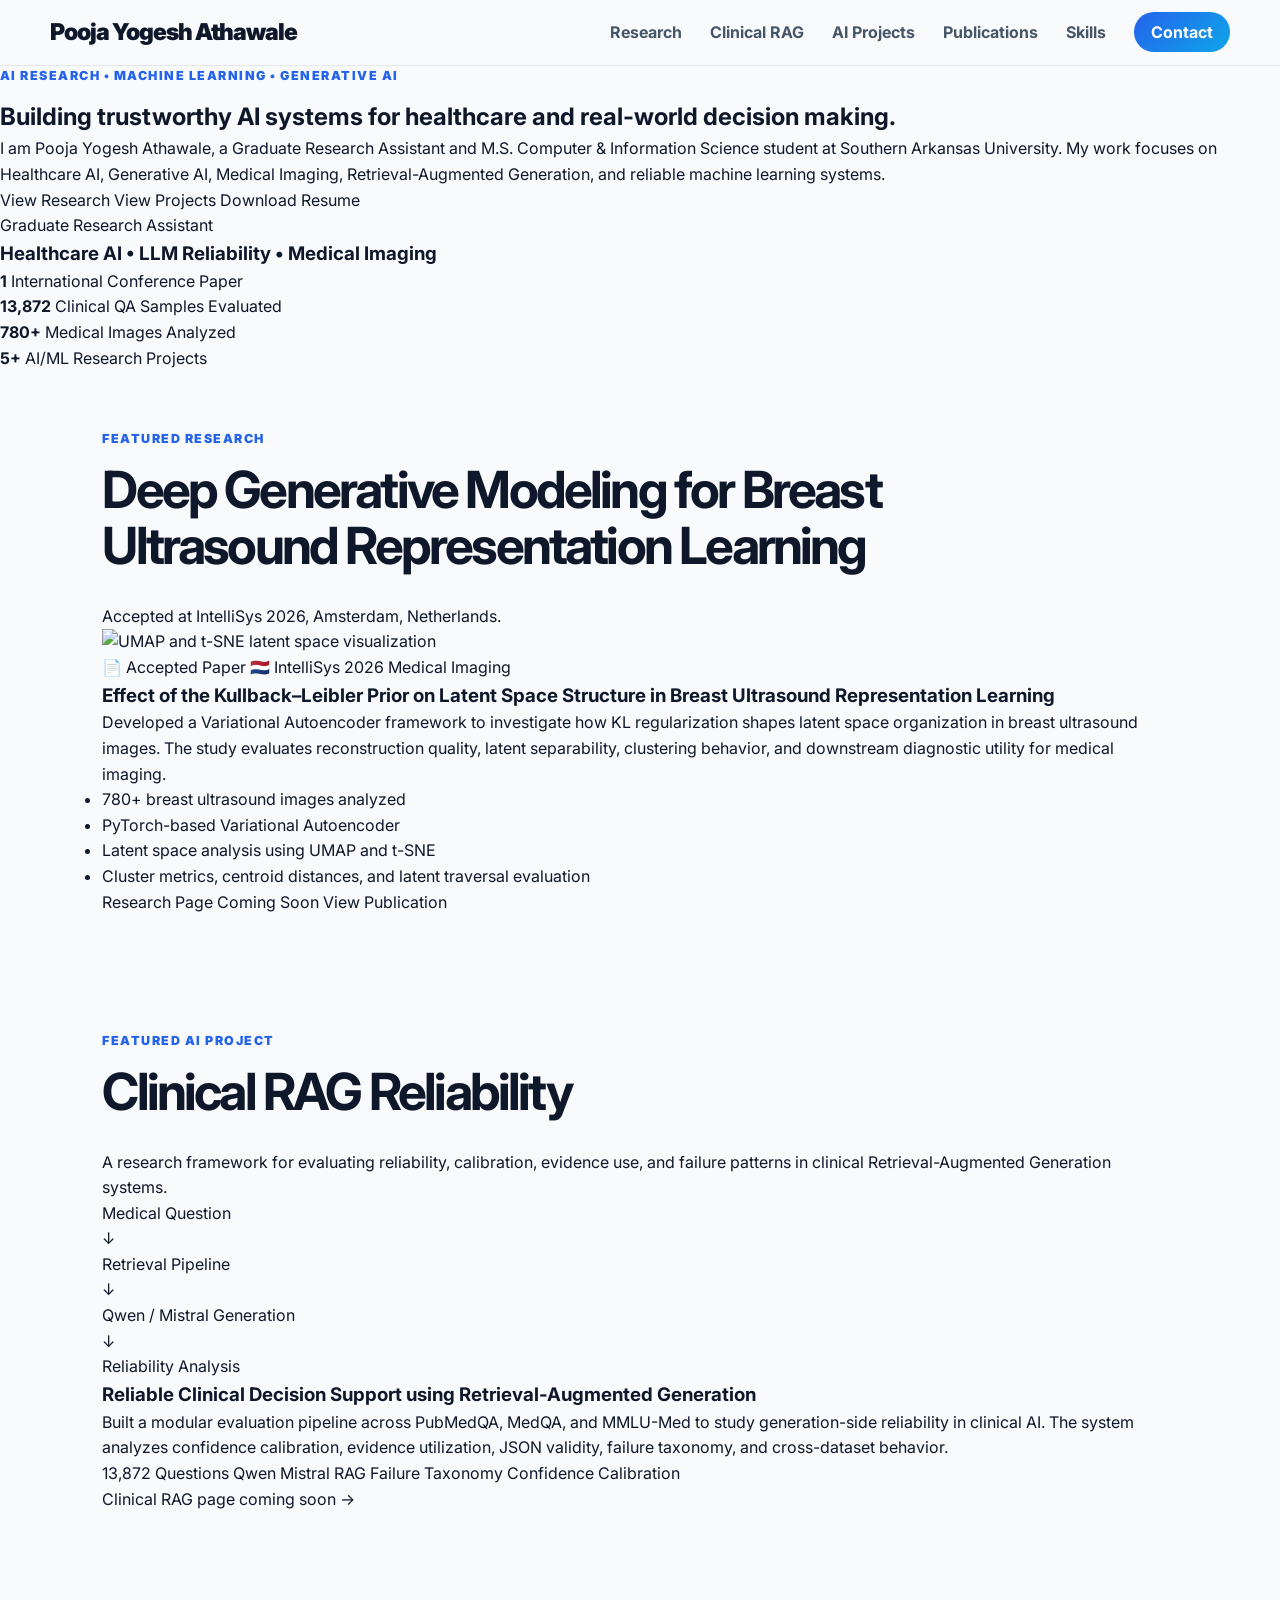
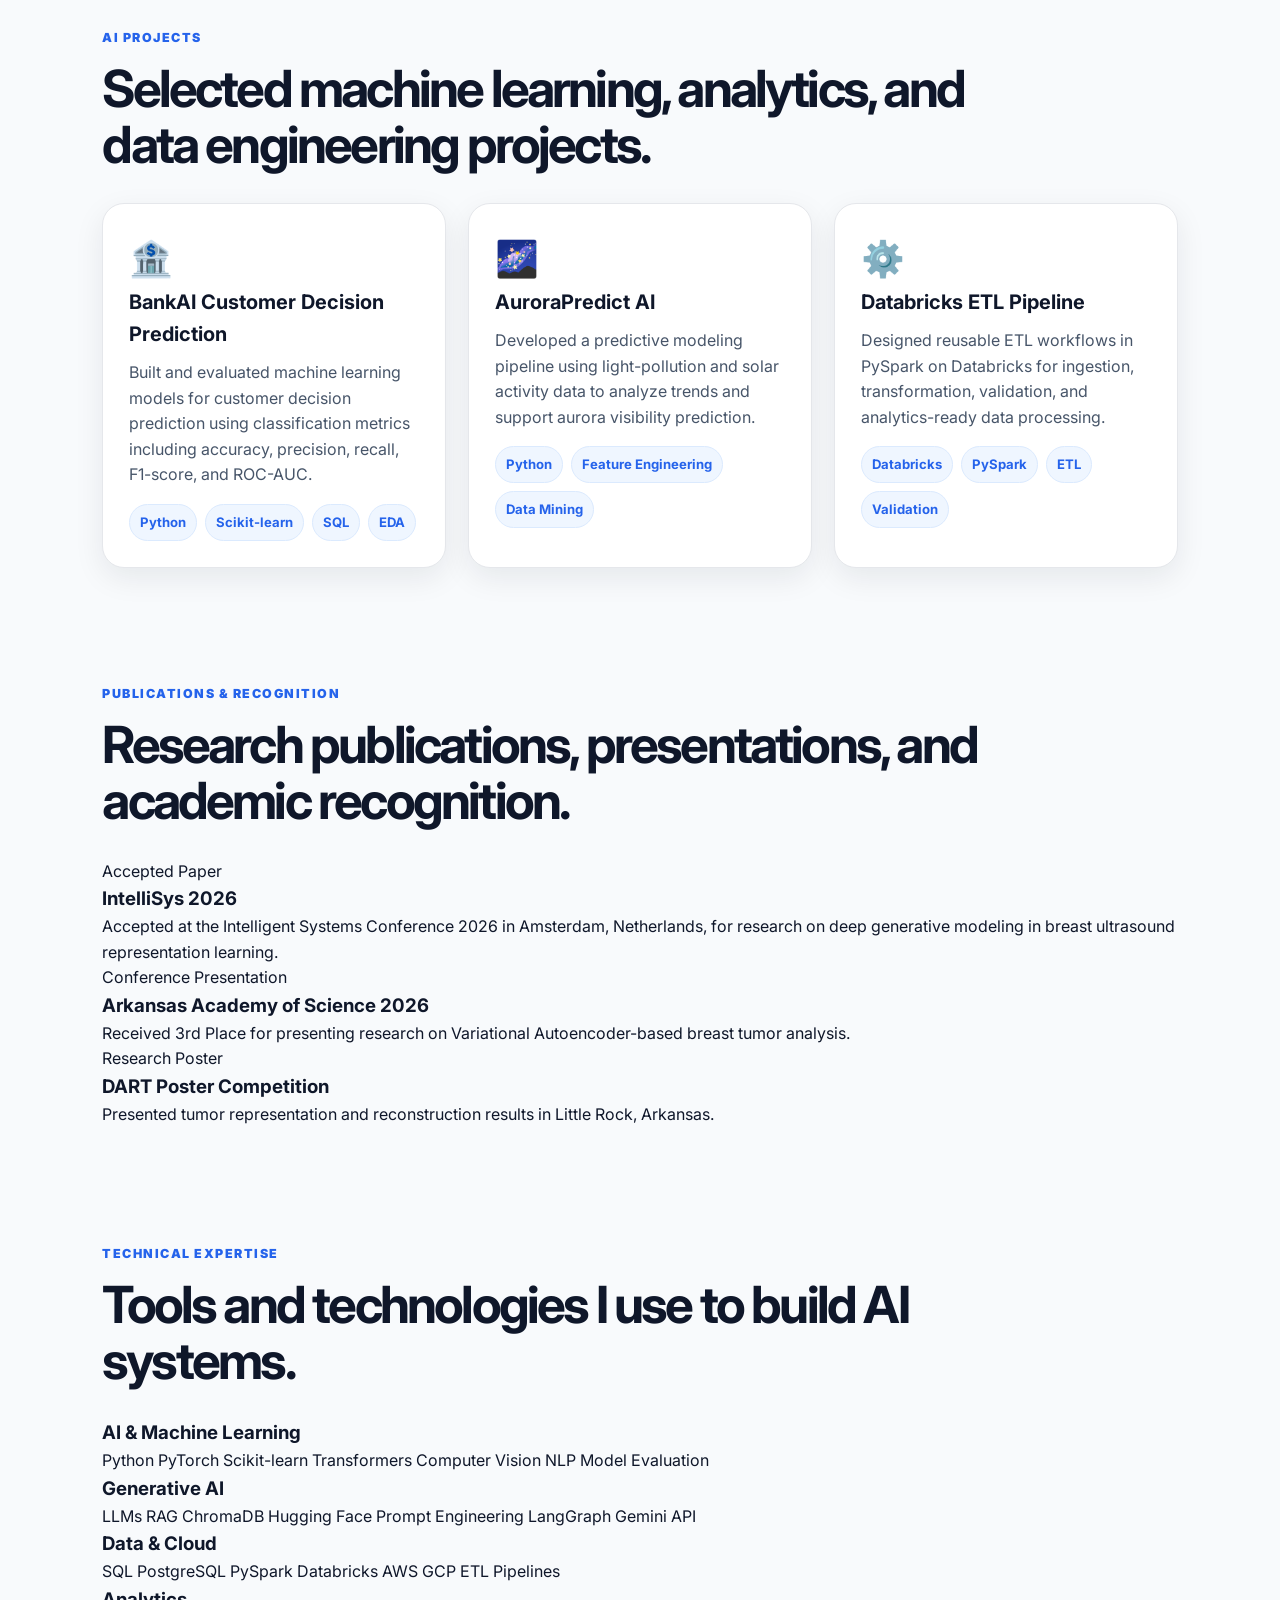
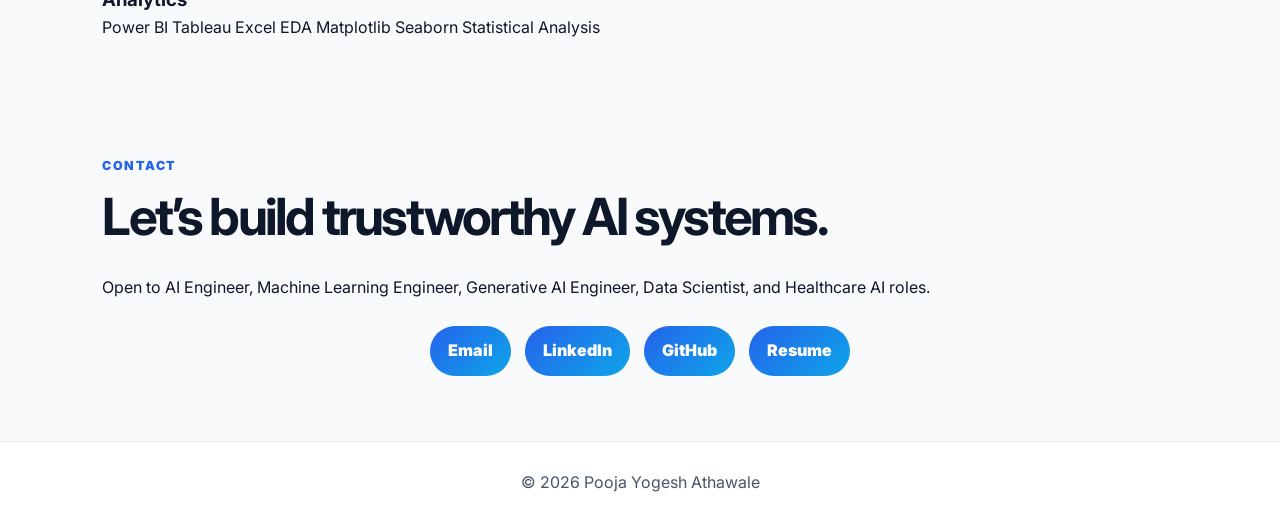
==== index.html @ 3a9d0959 "Update portfolio title and navigation structure" ====
<!DOCTYPE html>
<html lang="en">
<head>
  <meta charset="UTF-8" />
  <meta name="viewport" content="width=device-width, initial-scale=1.0" />

  <title>Pooja Yogesh Athawale | AI Research & Engineering Portfolio</title>

  <link rel="preconnect" href="https://fonts.googleapis.com">
  <link rel="preconnect" href="https://fonts.gstatic.com" crossorigin>
  <link href="https://fonts.googleapis.com/css2?family=Inter:wght@400;500;600;700;800;900&display=swap" rel="stylesheet">

  <link rel="stylesheet" href="style.css" />
</head>

<body>

<header>
  <nav class="navbar">
    <a href="#home" class="logo">Pooja Yogesh Athawale</a>

    <button class="menu-btn" id="menuBtn">☰</button>

    <ul class="nav-links" id="navLinks">
      <li><a href="#research">Research</a></li>
      <li><a href="#rag">Clinical RAG</a></li>
      <li><a href="#projects">AI Projects</a></li>
      <li><a href="#publications">Publications</a></li>
      <li><a href="#skills">Skills</a></li>
      <li><a href="#contact" class="nav-btn">Contact</a></li>
    </ul>
  </nav>
</header>

<main>

  <section id="home" class="hero">
    <div class="hero-content reveal">
      <p class="section-label">AI Research • Machine Learning • Generative AI</p>

      <h1>Building trustworthy AI systems for healthcare and real-world decision making.</h1>

      <p class="hero-text">
        I am Pooja Yogesh Athawale, a Graduate Research Assistant and M.S. Computer & Information Science student at Southern Arkansas University. My work focuses on Healthcare AI, Generative AI, Medical Imaging, Retrieval-Augmented Generation, and reliable machine learning systems.
      </p>

      <div class="hero-buttons">
        <a href="#research" class="btn primary">View Research</a>
        <a href="#projects" class="btn secondary">View Projects</a>
        <a href="assets/PoojaResume2026.pdf" target="_blank" class="btn outline">Download Resume</a>
      </div>
    </div>

    <div class="hero-panel reveal">
      <p>Graduate Research Assistant</p>
      <h3>Healthcare AI • LLM Reliability • Medical Imaging</h3>

      <div class="impact-grid">
        <div>
          <strong>1</strong>
          <span>International Conference Paper</span>
        </div>
        <div>
          <strong>13,872</strong>
          <span>Clinical QA Samples Evaluated</span>
        </div>
        <div>
          <strong>780+</strong>
          <span>Medical Images Analyzed</span>
        </div>
        <div>
          <strong>5+</strong>
          <span>AI/ML Research Projects</span>
        </div>
      </div>
    </div>
  </section>

  <section id="research" class="section">
    <p class="section-label">Featured Research</p>

    <div class="section-header">
      <h2>Deep Generative Modeling for Breast Ultrasound Representation Learning</h2>
      <p>
        Accepted at IntelliSys 2026, Amsterdam, Netherlands.
      </p>
    </div>

    <div class="featured-card reveal">
      <div class="featured-image">
        <img src="assets/breast/umap_tsne_combined.png" alt="UMAP and t-SNE latent space visualization">
      </div>

      <div class="featured-content">
        <div class="badge-row">
          <span>📄 Accepted Paper</span>
          <span>🇳🇱 IntelliSys 2026</span>
          <span>Medical Imaging</span>
        </div>

        <h3>Effect of the Kullback–Leibler Prior on Latent Space Structure in Breast Ultrasound Representation Learning</h3>

        <p>
          Developed a Variational Autoencoder framework to investigate how KL regularization shapes latent space organization in breast ultrasound images. The study evaluates reconstruction quality, latent separability, clustering behavior, and downstream diagnostic utility for medical imaging.
        </p>

        <ul class="check-list">
          <li>780+ breast ultrasound images analyzed</li>
          <li>PyTorch-based Variational Autoencoder</li>
          <li>Latent space analysis using UMAP and t-SNE</li>
          <li>Cluster metrics, centroid distances, and latent traversal evaluation</li>
        </ul>

        <div class="hero-buttons">
          <a href="#" class="btn primary">Research Page Coming Soon</a>
          <a href="#publications" class="btn secondary">View Publication</a>
        </div>
      </div>
    </div>
  </section>

  <section id="rag" class="section soft-section">
    <p class="section-label">Featured AI Project</p>

    <div class="section-header">
      <h2>Clinical RAG Reliability</h2>
      <p>
        A research framework for evaluating reliability, calibration, evidence use, and failure patterns in clinical Retrieval-Augmented Generation systems.
      </p>
    </div>

    <div class="rag-card reveal">
      <div class="rag-diagram">
        <div>Medical Question</div>
        <span>↓</span>
        <div>Retrieval Pipeline</div>
        <span>↓</span>
        <div>Qwen / Mistral Generation</div>
        <span>↓</span>
        <div>Reliability Analysis</div>
      </div>

      <div class="rag-content">
        <h3>Reliable Clinical Decision Support using Retrieval-Augmented Generation</h3>

        <p>
          Built a modular evaluation pipeline across PubMedQA, MedQA, and MMLU-Med to study generation-side reliability in clinical AI. The system analyzes confidence calibration, evidence utilization, JSON validity, failure taxonomy, and cross-dataset behavior.
        </p>

        <div class="metric-row">
          <span>13,872 Questions</span>
          <span>Qwen</span>
          <span>Mistral</span>
          <span>RAG</span>
          <span>Failure Taxonomy</span>
          <span>Confidence Calibration</span>
        </div>

        <a href="#" class="text-link">Clinical RAG page coming soon →</a>
      </div>
    </div>
  </section>

  <section id="projects" class="section">
    <p class="section-label">AI Projects</p>

    <div class="section-header">
      <h2>Selected machine learning, analytics, and data engineering projects.</h2>
    </div>

    <div class="projects-grid">
      <article class="project-card reveal">
        <span class="project-icon">🏦</span>
        <h3>BankAI Customer Decision Prediction</h3>
        <p>
          Built and evaluated machine learning models for customer decision prediction using classification metrics including accuracy, precision, recall, F1-score, and ROC-AUC.
        </p>
        <div class="tags">
          <span>Python</span>
          <span>Scikit-learn</span>
          <span>SQL</span>
          <span>EDA</span>
        </div>
      </article>

      <article class="project-card reveal">
        <span class="project-icon">🌌</span>
        <h3>AuroraPredict AI</h3>
        <p>
          Developed a predictive modeling pipeline using light-pollution and solar activity data to analyze trends and support aurora visibility prediction.
        </p>
        <div class="tags">
          <span>Python</span>
          <span>Feature Engineering</span>
          <span>Data Mining</span>
        </div>
      </article>

      <article class="project-card reveal">
        <span class="project-icon">⚙️</span>
        <h3>Databricks ETL Pipeline</h3>
        <p>
          Designed reusable ETL workflows in PySpark on Databricks for ingestion, transformation, validation, and analytics-ready data processing.
        </p>
        <div class="tags">
          <span>Databricks</span>
          <span>PySpark</span>
          <span>ETL</span>
          <span>Validation</span>
        </div>
      </article>
    </div>
  </section>

  <section id="publications" class="section soft-section">
    <p class="section-label">Publications & Recognition</p>

    <div class="section-header">
      <h2>Research publications, presentations, and academic recognition.</h2>
    </div>

    <div class="publication-grid">
      <article class="publication-card reveal">
        <p class="pub-type">Accepted Paper</p>
        <h3>IntelliSys 2026</h3>
        <p>
          Accepted at the Intelligent Systems Conference 2026 in Amsterdam, Netherlands, for research on deep generative modeling in breast ultrasound representation learning.
        </p>
      </article>

      <article class="publication-card reveal">
        <p class="pub-type">Conference Presentation</p>
        <h3>Arkansas Academy of Science 2026</h3>
        <p>
          Received 3rd Place for presenting research on Variational Autoencoder-based breast tumor analysis.
        </p>
      </article>

      <article class="publication-card reveal">
        <p class="pub-type">Research Poster</p>
        <h3>DART Poster Competition</h3>
        <p>
          Presented tumor representation and reconstruction results in Little Rock, Arkansas.
        </p>
      </article>
    </div>
  </section>

  <section id="skills" class="section">
    <p class="section-label">Technical Expertise</p>

    <div class="section-header">
      <h2>Tools and technologies I use to build AI systems.</h2>
    </div>

    <div class="skills-wrapper reveal">
      <div>
        <h3>AI & Machine Learning</h3>
        <div class="skill-tags">
          <span>Python</span>
          <span>PyTorch</span>
          <span>Scikit-learn</span>
          <span>Transformers</span>
          <span>Computer Vision</span>
          <span>NLP</span>
          <span>Model Evaluation</span>
        </div>
      </div>

      <div>
        <h3>Generative AI</h3>
        <div class="skill-tags">
          <span>LLMs</span>
          <span>RAG</span>
          <span>ChromaDB</span>
          <span>Hugging Face</span>
          <span>Prompt Engineering</span>
          <span>LangGraph</span>
          <span>Gemini API</span>
        </div>
      </div>

      <div>
        <h3>Data & Cloud</h3>
        <div class="skill-tags">
          <span>SQL</span>
          <span>PostgreSQL</span>
          <span>PySpark</span>
          <span>Databricks</span>
          <span>AWS</span>
          <span>GCP</span>
          <span>ETL Pipelines</span>
        </div>
      </div>

      <div>
        <h3>Analytics</h3>
        <div class="skill-tags">
          <span>Power BI</span>
          <span>Tableau</span>
          <span>Excel</span>
          <span>EDA</span>
          <span>Matplotlib</span>
          <span>Seaborn</span>
          <span>Statistical Analysis</span>
        </div>
      </div>
    </div>
  </section>

  <section id="contact" class="section contact-section">
    <div class="contact-card reveal">
      <p class="section-label">Contact</p>
      <h2>Let’s build trustworthy AI systems.</h2>
      <p>
        Open to AI Engineer, Machine Learning Engineer, Generative AI Engineer, Data Scientist, and Healthcare AI roles.
      </p>

      <div class="contact-links">
        <a href="mailto:athawale.pooja2015@gmail.com">Email</a>
        <a href="https://www.linkedin.com/in/pooja-athawale-2a9a47231/" target="_blank">LinkedIn</a>
        <a href="https://github.com/athawalepy2015" target="_blank">GitHub</a>
        <a href="assets/PoojaResume2026.pdf" target="_blank">Resume</a>
      </div>
    </div>
  </section>

</main>

<footer>
  <p>© <span id="year"></span> Pooja Yogesh Athawale</p>
</footer>

<button id="topBtn" class="top-btn">↑</button>

<script src="script.js"></script>
</body>
</html>
---- style.css ----
:root {
  --bg: #f8fafc;
  --card: #ffffff;
  --text: #0f172a;
  --muted: #475569;
  --accent: #2563eb;
  --accent2: #0ea5e9;
  --border: #e5e7eb;
  --shadow: 0 10px 30px rgba(15, 23, 42, 0.08);
}

* {
  box-sizing: border-box;
  margin: 0;
  padding: 0;
}

html {
  scroll-behavior: smooth;
}

body {
  font-family: "Inter", sans-serif;
  background: var(--bg);
  color: var(--text);
  line-height: 1.6;
}

a {
  color: inherit;
  text-decoration: none;
}

header {
  position: sticky;
  top: 0;
  width: 100%;
  z-index: 1000;
  background: rgba(248, 250, 252, 0.9);
  backdrop-filter: blur(14px);
  border-bottom: 1px solid var(--border);
}

.navbar {
  width: min(1180px, calc(100% - 32px));
  margin: 0 auto;
  padding: 14px 0;
  display: flex;
  align-items: center;
  justify-content: space-between;
}

.logo {
  font-size: 1.45rem;
  font-weight: 900;
  letter-spacing: -0.04em;
}

.logo span {
  color: var(--accent2);
}

.nav-links {
  display: flex;
  align-items: center;
  gap: 28px;
  list-style: none;
}

.nav-links a {
  color: var(--muted);
  font-weight: 700;
  transition: 0.25s ease;
}

.nav-links a:hover {
  color: var(--accent);
}

.nav-btn {
  padding: 10px 17px;
  border-radius: 999px;
  color: white !important;
  background: linear-gradient(135deg, var(--accent), var(--accent2));
}

.menu-btn {
  display: none;
  border: 1px solid var(--border);
  background: white;
  color: var(--text);
  border-radius: 12px;
  width: 42px;
  height: 42px;
  cursor: pointer;
  font-size: 1.1rem;
}

.section {
  padding: 58px 8%;
}

#about {
  padding-top: 70px;
}

.section-label {
  color: var(--accent);
  font-weight: 900;
  text-transform: uppercase;
  letter-spacing: 0.12em;
  font-size: 0.78rem;
  margin-bottom: 12px;
}

.section h2 {
  max-width: 900px;
  font-size: clamp(2rem, 4vw, 3.3rem);
  line-height: 1.1;
  letter-spacing: -0.055em;
  margin-bottom: 30px;
}

.dark-section,
.recruiter-section {
  background: #f1f5f9;
}

.about-grid {
  display: grid;
  grid-template-columns: 1.1fr 0.9fr;
  gap: 24px;
  align-items: start;
}

.glass-card,
.skill-card,
.project-card,
.research-card,
.contact-box {
  background: var(--card);
  border: 1px solid var(--border);
  border-radius: 22px;
  box-shadow: var(--shadow);
}

.glass-card {
  padding: 30px;
  color: var(--muted);
  font-size: 1.02rem;
}

.about-cards {
  display: grid;
  grid-template-columns: repeat(2, 1fr);
  gap: 14px;
}

.about-cards div {
  min-height: 84px;
  padding: 22px 24px;
  background: white;
  border: 1px solid var(--border);
  border-radius: 20px;
  font-weight: 800;
  box-shadow: var(--shadow);
}

.projects-grid,
.skills-grid,
.research-grid {
  display: grid;
  grid-template-columns: repeat(3, 1fr);
  gap: 22px;
}

.project-card,
.skill-card,
.research-card {
  padding: 26px;
  transition: 0.25s ease;
}

.project-card:hover,
.skill-card:hover,
.research-card:hover {
  transform: translateY(-5px);
  border-color: rgba(14, 165, 233, 0.45);
}

.project-icon {
  font-size: 2.2rem;
  margin-bottom: 14px;
}

.project-card h3,
.skill-card h3,
.research-card h3 {
  font-size: 1.25rem;
  margin-bottom: 10px;
}

.project-card p,
.skill-card p,
.research-card p,
.contact-box p {
  color: var(--muted);
}

.project-metrics,
.tags {
  display: flex;
  flex-wrap: wrap;
  gap: 8px;
  margin-top: 16px;
}

.project-metrics span,
.tags span {
  padding: 7px 10px;
  border-radius: 999px;
  color: var(--accent);
  background: #eff6ff;
  border: 1px solid #dbeafe;
  font-size: 0.82rem;
  font-weight: 700;
}

.recruiter-grid {
  display: grid;
  grid-template-columns: repeat(4, 1fr);
  gap: 14px;
}

.recruiter-grid div {
  padding: 17px;
  background: white;
  border: 1px solid var(--border);
  border-radius: 16px;
  font-weight: 800;
  text-align: center;
  box-shadow: var(--shadow);
}

.contact-section {
  padding-bottom: 65px;
}

.contact-box {
  text-align: center;
  padding: 48px 28px;
  max-width: 900px;
  margin: 0 auto;
}

.contact-links {
  display: flex;
  justify-content: center;
  flex-wrap: wrap;
  gap: 14px;
  margin-top: 26px;
}

.contact-links a {
  padding: 12px 18px;
  border-radius: 999px;
  background: linear-gradient(135deg, var(--accent), var(--accent2));
  color: white;
  font-weight: 900;
}

footer {
  text-align: center;
  padding: 28px;
  color: var(--muted);
  border-top: 1px solid var(--border);
  background: white;
}

.top-btn {
  position: fixed;
  right: 22px;
  bottom: 22px;
  width: 46px;
  height: 46px;
  border: none;
  border-radius: 50%;
  background: linear-gradient(135deg, var(--accent), var(--accent2));
  color: white;
  font-weight: 900;
  cursor: pointer;
  display: none;
  z-index: 999;
}

.top-btn.show {
  display: block;
}

.reveal {
  opacity: 0;
  transform: translateY(20px);
  transition: 0.65s ease;
}

.reveal.active {
  opacity: 1;
  transform: translateY(0);
}

@media (max-width: 1050px) {
  .projects-grid,
  .skills-grid,
  .research-grid {
    grid-template-columns: repeat(2, 1fr);
  }

  .recruiter-grid {
    grid-template-columns: repeat(3, 1fr);
  }
}

@media (max-width: 900px) {
  .menu-btn {
    display: block;
  }

  .nav-links {
    position: absolute;
    top: 66px;
    left: 16px;
    right: 16px;
    display: none;
    flex-direction: column;
    padding: 20px;
    border: 1px solid var(--border);
    border-radius: 18px;
    background: white;
    box-shadow: var(--shadow);
  }

  .nav-links.open {
    display: flex;
  }

  .about-grid,
  .projects-grid,
  .skills-grid,
  .research-grid {
    grid-template-columns: 1fr;
  }

  .recruiter-grid {
    grid-template-columns: repeat(2, 1fr);
  }

  .about-cards {
    grid-template-columns: 1fr;
  }
}

@media (max-width: 560px) {
  .section {
    padding: 48px 6%;
  }

  #about {
    padding-top: 48px;
  }

  .navbar {
    width: calc(100% - 24px);
  }

  .recruiter-grid {
    grid-template-columns: 1fr;
  }
}
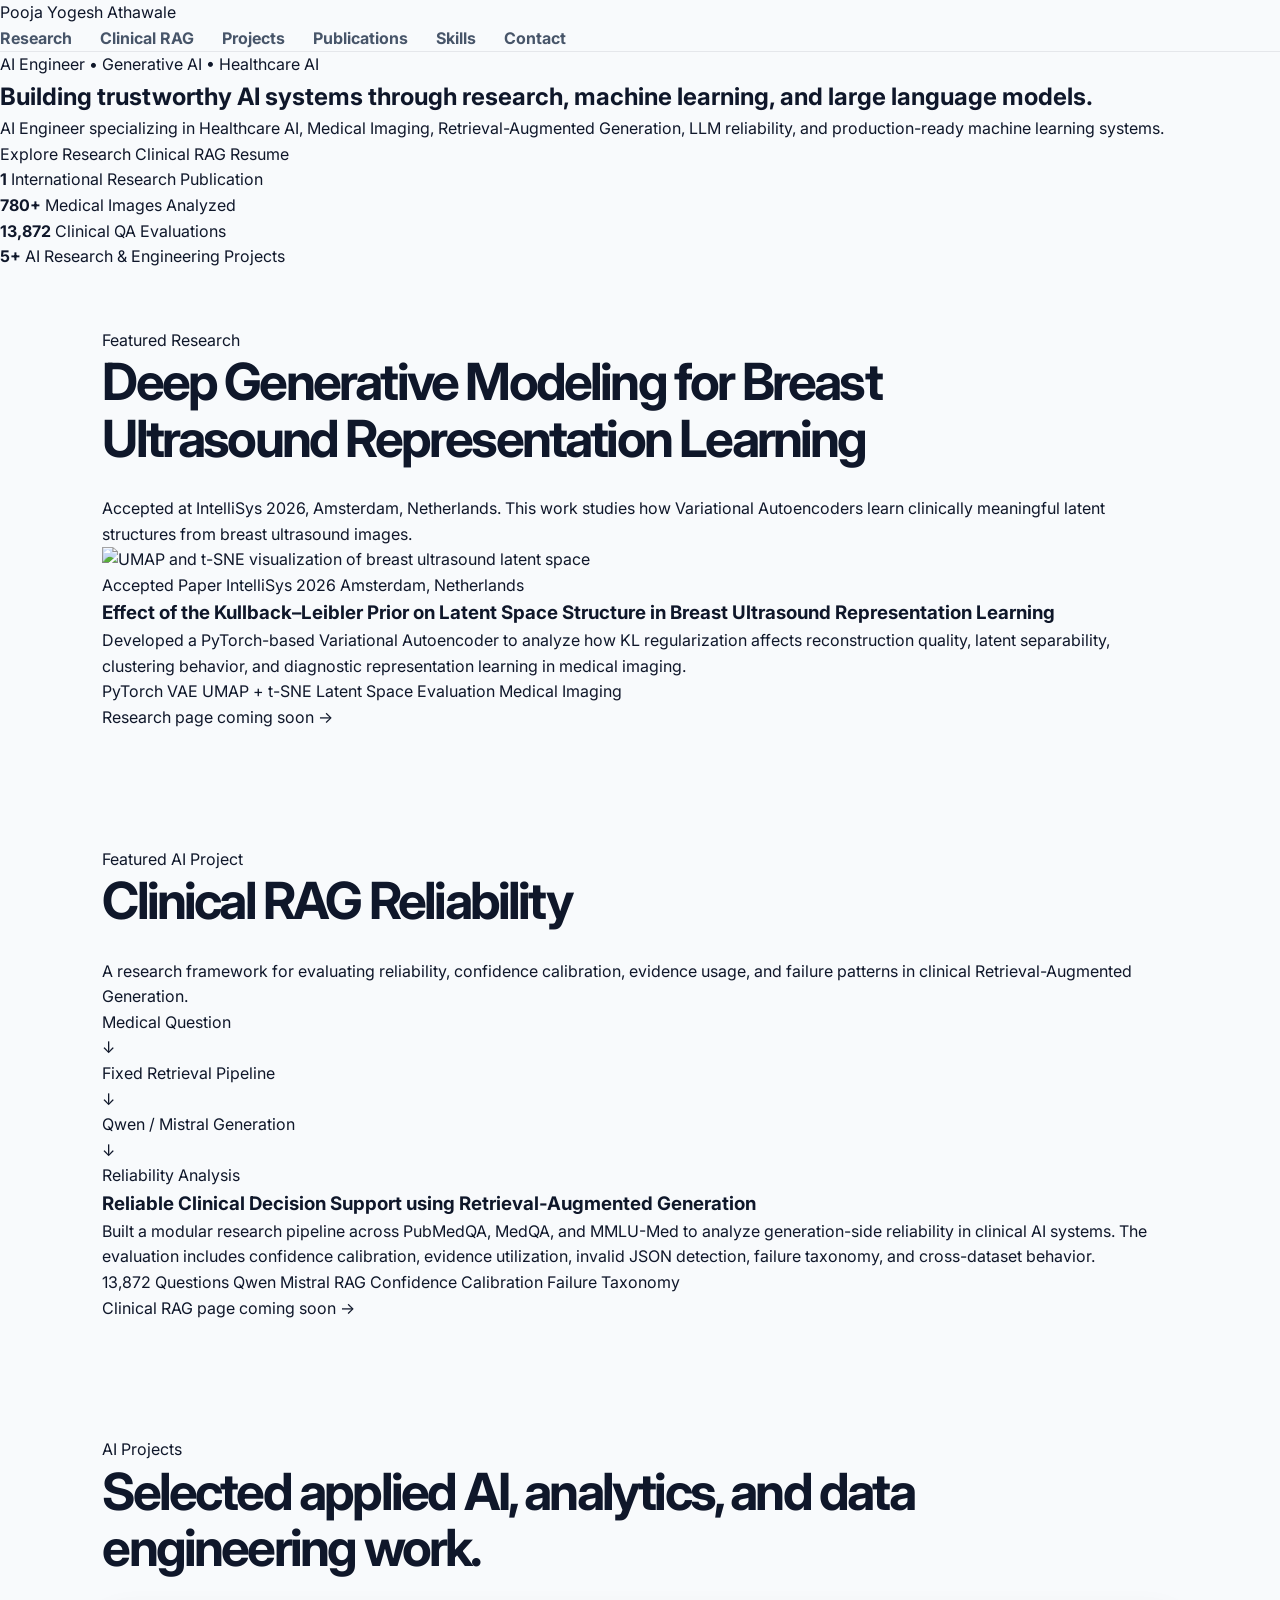
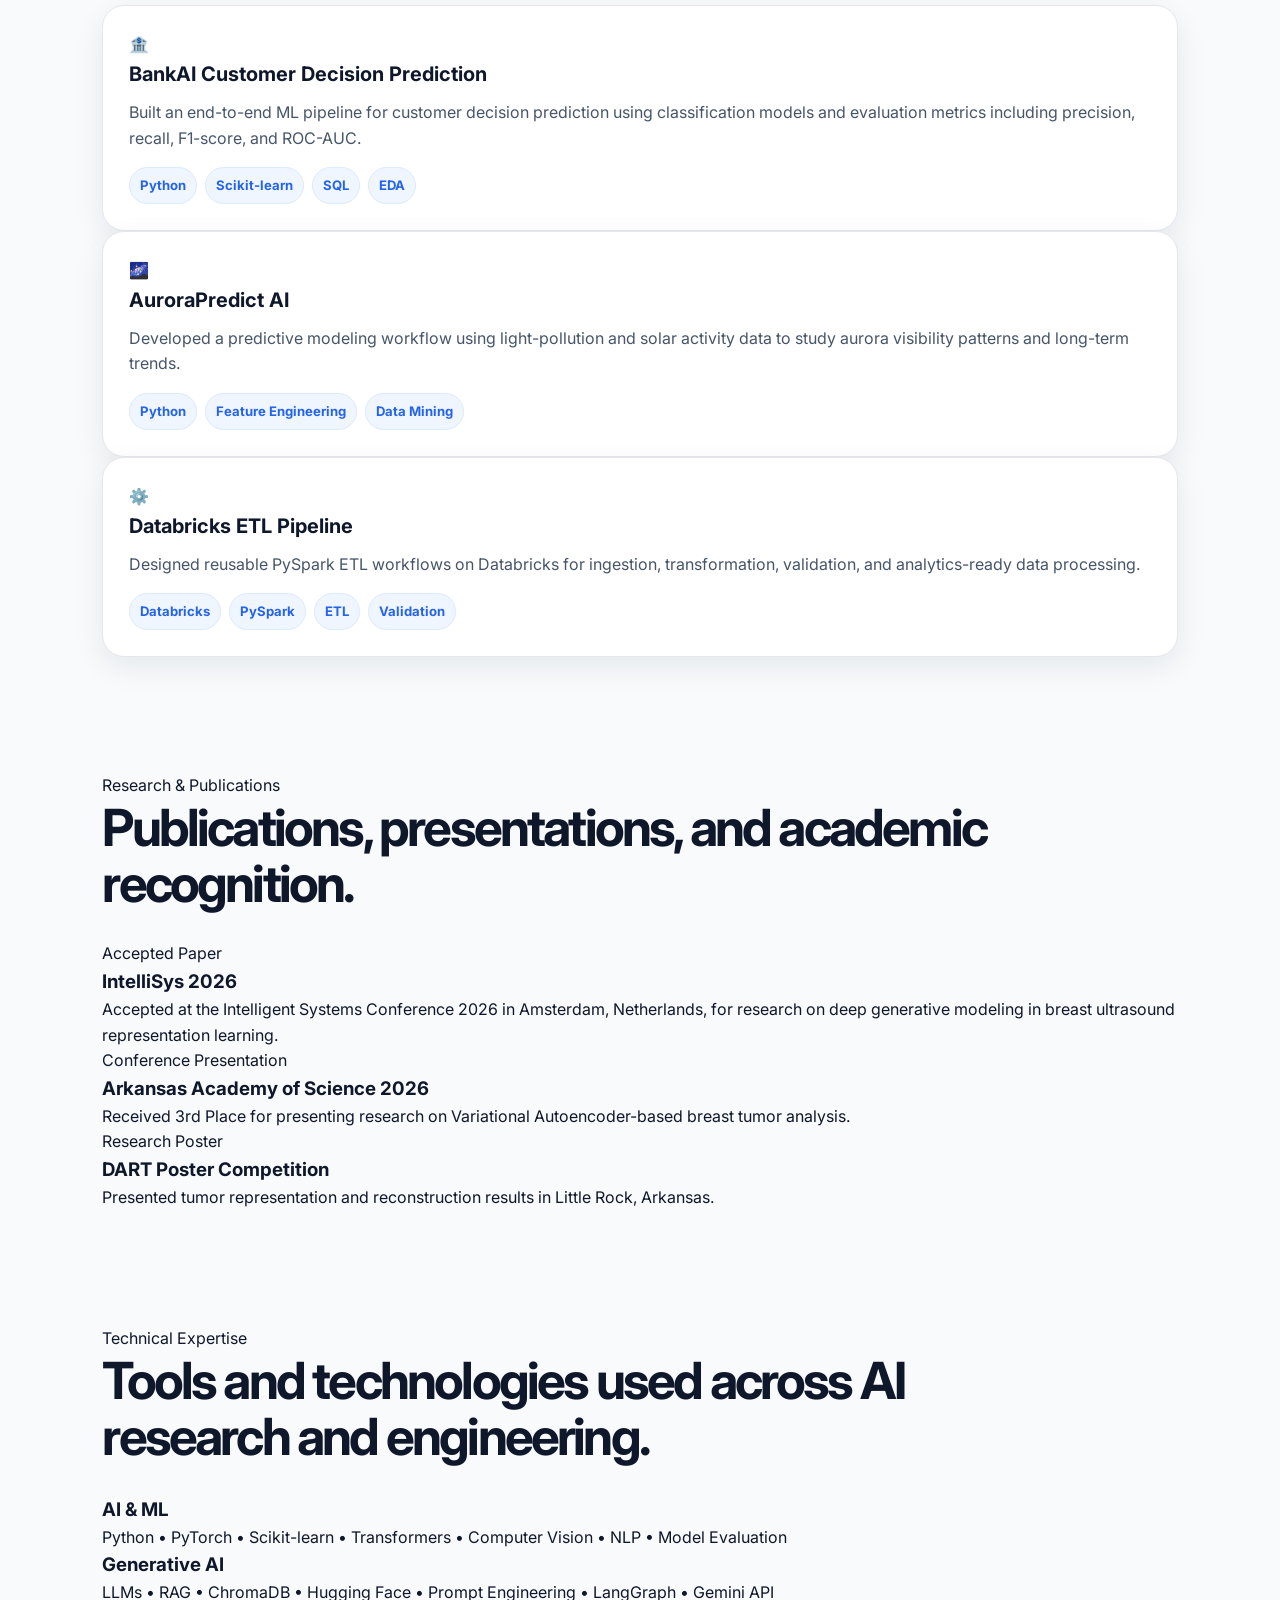
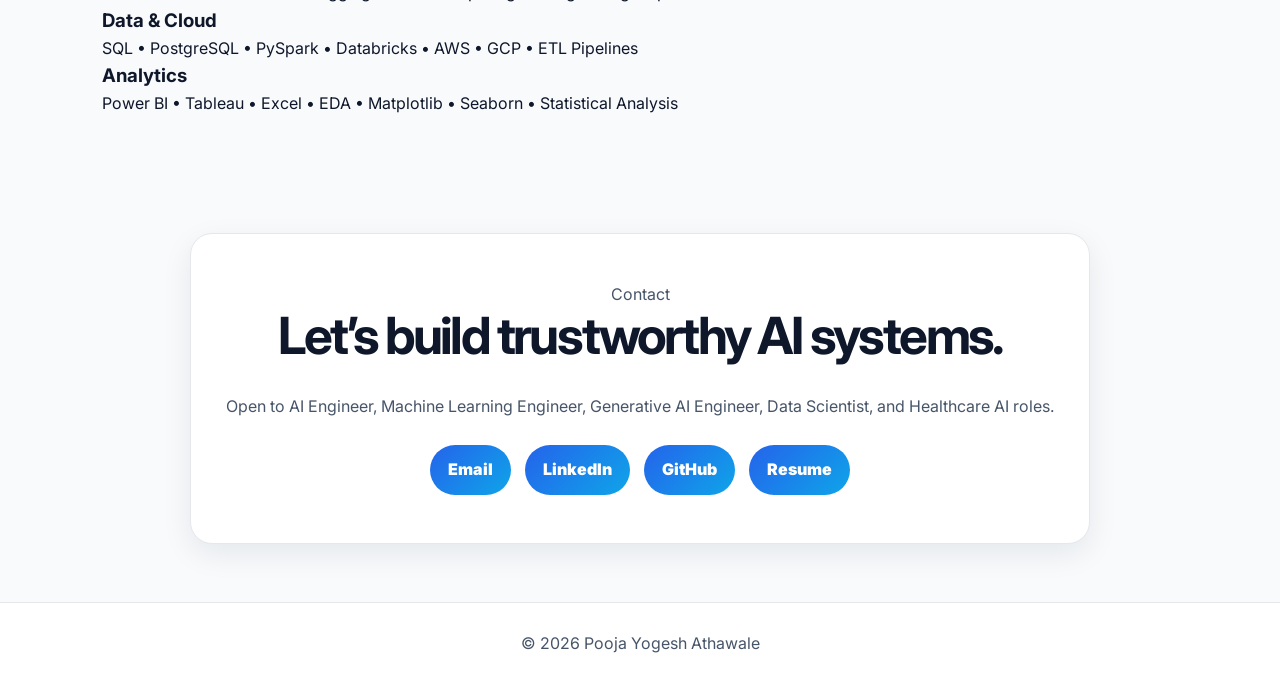
==== commit 5275abd6: "Revise portfolio content and structure Updated the title and various sections of the portfolio to en" ====
--- a/index.html
+++ b/index.html
@@ -4,7 +4,7 @@
   <meta charset="UTF-8" />
   <meta name="viewport" content="width=device-width, initial-scale=1.0" />
 
-  <title>Pooja Yogesh Athawale | AI Research & Engineering Portfolio</title>
+  <title>Pooja Yogesh Athawale | AI Research Portfolio</title>
 
   <link rel="preconnect" href="https://fonts.googleapis.com">
   <link rel="preconnect" href="https://fonts.gstatic.com" crossorigin>
@@ -15,315 +15,291 @@
 
 <body>
 
-<header>
-  <nav class="navbar">
-    <a href="#home" class="logo">Pooja Yogesh Athawale</a>
+<header class="site-header">
+  <nav class="nav">
+    <a href="#home" class="brand">Pooja Yogesh Athawale</a>
 
     <button class="menu-btn" id="menuBtn">☰</button>
 
     <ul class="nav-links" id="navLinks">
       <li><a href="#research">Research</a></li>
       <li><a href="#rag">Clinical RAG</a></li>
-      <li><a href="#projects">AI Projects</a></li>
+      <li><a href="#projects">Projects</a></li>
       <li><a href="#publications">Publications</a></li>
       <li><a href="#skills">Skills</a></li>
-      <li><a href="#contact" class="nav-btn">Contact</a></li>
+      <li><a href="#contact" class="nav-cta">Contact</a></li>
     </ul>
   </nav>
 </header>
 
 <main>
 
-  <section id="home" class="hero">
-    <div class="hero-content reveal">
-      <p class="section-label">AI Research • Machine Learning • Generative AI</p>
-
-      <h1>Building trustworthy AI systems for healthcare and real-world decision making.</h1>
-
-      <p class="hero-text">
-        I am Pooja Yogesh Athawale, a Graduate Research Assistant and M.S. Computer & Information Science student at Southern Arkansas University. My work focuses on Healthcare AI, Generative AI, Medical Imaging, Retrieval-Augmented Generation, and reliable machine learning systems.
-      </p>
-
-      <div class="hero-buttons">
-        <a href="#research" class="btn primary">View Research</a>
-        <a href="#projects" class="btn secondary">View Projects</a>
-        <a href="assets/PoojaResume2026.pdf" target="_blank" class="btn outline">Download Resume</a>
-      </div>
-    </div>
-
-    <div class="hero-panel reveal">
-      <p>Graduate Research Assistant</p>
-      <h3>Healthcare AI • LLM Reliability • Medical Imaging</h3>
-
-      <div class="impact-grid">
-        <div>
-          <strong>1</strong>
-          <span>International Conference Paper</span>
-        </div>
-        <div>
-          <strong>13,872</strong>
-          <span>Clinical QA Samples Evaluated</span>
-        </div>
-        <div>
-          <strong>780+</strong>
-          <span>Medical Images Analyzed</span>
-        </div>
-        <div>
-          <strong>5+</strong>
-          <span>AI/ML Research Projects</span>
-        </div>
-      </div>
-    </div>
-  </section>
-
-  <section id="research" class="section">
-    <p class="section-label">Featured Research</p>
-
-    <div class="section-header">
-      <h2>Deep Generative Modeling for Breast Ultrasound Representation Learning</h2>
-      <p>
-        Accepted at IntelliSys 2026, Amsterdam, Netherlands.
-      </p>
-    </div>
-
-    <div class="featured-card reveal">
-      <div class="featured-image">
-        <img src="assets/breast/umap_tsne_combined.png" alt="UMAP and t-SNE latent space visualization">
-      </div>
-
-      <div class="featured-content">
-        <div class="badge-row">
-          <span>📄 Accepted Paper</span>
-          <span>🇳🇱 IntelliSys 2026</span>
-          <span>Medical Imaging</span>
-        </div>
-
-        <h3>Effect of the Kullback–Leibler Prior on Latent Space Structure in Breast Ultrasound Representation Learning</h3>
-
-        <p>
-          Developed a Variational Autoencoder framework to investigate how KL regularization shapes latent space organization in breast ultrasound images. The study evaluates reconstruction quality, latent separability, clustering behavior, and downstream diagnostic utility for medical imaging.
-        </p>
-
-        <ul class="check-list">
-          <li>780+ breast ultrasound images analyzed</li>
-          <li>PyTorch-based Variational Autoencoder</li>
-          <li>Latent space analysis using UMAP and t-SNE</li>
-          <li>Cluster metrics, centroid distances, and latent traversal evaluation</li>
-        </ul>
-
-        <div class="hero-buttons">
-          <a href="#" class="btn primary">Research Page Coming Soon</a>
-          <a href="#publications" class="btn secondary">View Publication</a>
-        </div>
-      </div>
-    </div>
-  </section>
-
-  <section id="rag" class="section soft-section">
-    <p class="section-label">Featured AI Project</p>
-
-    <div class="section-header">
-      <h2>Clinical RAG Reliability</h2>
-      <p>
-        A research framework for evaluating reliability, calibration, evidence use, and failure patterns in clinical Retrieval-Augmented Generation systems.
-      </p>
-    </div>
-
-    <div class="rag-card reveal">
-      <div class="rag-diagram">
-        <div>Medical Question</div>
-        <span>↓</span>
-        <div>Retrieval Pipeline</div>
-        <span>↓</span>
-        <div>Qwen / Mistral Generation</div>
-        <span>↓</span>
-        <div>Reliability Analysis</div>
-      </div>
-
-      <div class="rag-content">
-        <h3>Reliable Clinical Decision Support using Retrieval-Augmented Generation</h3>
-
-        <p>
-          Built a modular evaluation pipeline across PubMedQA, MedQA, and MMLU-Med to study generation-side reliability in clinical AI. The system analyzes confidence calibration, evidence utilization, JSON validity, failure taxonomy, and cross-dataset behavior.
-        </p>
-
-        <div class="metric-row">
-          <span>13,872 Questions</span>
-          <span>Qwen</span>
-          <span>Mistral</span>
-          <span>RAG</span>
-          <span>Failure Taxonomy</span>
-          <span>Confidence Calibration</span>
-        </div>
-
-        <a href="#" class="text-link">Clinical RAG page coming soon →</a>
-      </div>
-    </div>
-  </section>
-
-  <section id="projects" class="section">
-    <p class="section-label">AI Projects</p>
-
-    <div class="section-header">
-      <h2>Selected machine learning, analytics, and data engineering projects.</h2>
-    </div>
-
-    <div class="projects-grid">
-      <article class="project-card reveal">
-        <span class="project-icon">🏦</span>
-        <h3>BankAI Customer Decision Prediction</h3>
-        <p>
-          Built and evaluated machine learning models for customer decision prediction using classification metrics including accuracy, precision, recall, F1-score, and ROC-AUC.
-        </p>
-        <div class="tags">
-          <span>Python</span>
-          <span>Scikit-learn</span>
-          <span>SQL</span>
-          <span>EDA</span>
-        </div>
-      </article>
-
-      <article class="project-card reveal">
-        <span class="project-icon">🌌</span>
-        <h3>AuroraPredict AI</h3>
-        <p>
-          Developed a predictive modeling pipeline using light-pollution and solar activity data to analyze trends and support aurora visibility prediction.
-        </p>
-        <div class="tags">
-          <span>Python</span>
-          <span>Feature Engineering</span>
-          <span>Data Mining</span>
-        </div>
-      </article>
-
-      <article class="project-card reveal">
-        <span class="project-icon">⚙️</span>
-        <h3>Databricks ETL Pipeline</h3>
-        <p>
-          Designed reusable ETL workflows in PySpark on Databricks for ingestion, transformation, validation, and analytics-ready data processing.
-        </p>
-        <div class="tags">
-          <span>Databricks</span>
-          <span>PySpark</span>
-          <span>ETL</span>
-          <span>Validation</span>
-        </div>
-      </article>
-    </div>
-  </section>
-
-  <section id="publications" class="section soft-section">
-    <p class="section-label">Publications & Recognition</p>
-
-    <div class="section-header">
-      <h2>Research publications, presentations, and academic recognition.</h2>
-    </div>
-
-    <div class="publication-grid">
-      <article class="publication-card reveal">
-        <p class="pub-type">Accepted Paper</p>
-        <h3>IntelliSys 2026</h3>
-        <p>
-          Accepted at the Intelligent Systems Conference 2026 in Amsterdam, Netherlands, for research on deep generative modeling in breast ultrasound representation learning.
-        </p>
-      </article>
-
-      <article class="publication-card reveal">
-        <p class="pub-type">Conference Presentation</p>
-        <h3>Arkansas Academy of Science 2026</h3>
-        <p>
-          Received 3rd Place for presenting research on Variational Autoencoder-based breast tumor analysis.
-        </p>
-      </article>
-
-      <article class="publication-card reveal">
-        <p class="pub-type">Research Poster</p>
-        <h3>DART Poster Competition</h3>
-        <p>
-          Presented tumor representation and reconstruction results in Little Rock, Arkansas.
-        </p>
-      </article>
-    </div>
-  </section>
-
-  <section id="skills" class="section">
-    <p class="section-label">Technical Expertise</p>
-
-    <div class="section-header">
-      <h2>Tools and technologies I use to build AI systems.</h2>
-    </div>
-
-    <div class="skills-wrapper reveal">
-      <div>
-        <h3>AI & Machine Learning</h3>
-        <div class="skill-tags">
-          <span>Python</span>
-          <span>PyTorch</span>
-          <span>Scikit-learn</span>
-          <span>Transformers</span>
-          <span>Computer Vision</span>
-          <span>NLP</span>
-          <span>Model Evaluation</span>
-        </div>
-      </div>
-
-      <div>
-        <h3>Generative AI</h3>
-        <div class="skill-tags">
-          <span>LLMs</span>
-          <span>RAG</span>
-          <span>ChromaDB</span>
-          <span>Hugging Face</span>
-          <span>Prompt Engineering</span>
-          <span>LangGraph</span>
-          <span>Gemini API</span>
-        </div>
-      </div>
-
-      <div>
-        <h3>Data & Cloud</h3>
-        <div class="skill-tags">
-          <span>SQL</span>
-          <span>PostgreSQL</span>
-          <span>PySpark</span>
-          <span>Databricks</span>
-          <span>AWS</span>
-          <span>GCP</span>
-          <span>ETL Pipelines</span>
-        </div>
-      </div>
-
-      <div>
-        <h3>Analytics</h3>
-        <div class="skill-tags">
-          <span>Power BI</span>
-          <span>Tableau</span>
-          <span>Excel</span>
-          <span>EDA</span>
-          <span>Matplotlib</span>
-          <span>Seaborn</span>
-          <span>Statistical Analysis</span>
-        </div>
-      </div>
-    </div>
-  </section>
-
-  <section id="contact" class="section contact-section">
-    <div class="contact-card reveal">
-      <p class="section-label">Contact</p>
-      <h2>Let’s build trustworthy AI systems.</h2>
-      <p>
-        Open to AI Engineer, Machine Learning Engineer, Generative AI Engineer, Data Scientist, and Healthcare AI roles.
-      </p>
-
-      <div class="contact-links">
-        <a href="mailto:athawale.pooja2015@gmail.com">Email</a>
-        <a href="https://www.linkedin.com/in/pooja-athawale-2a9a47231/" target="_blank">LinkedIn</a>
-        <a href="https://github.com/athawalepy2015" target="_blank">GitHub</a>
-        <a href="assets/PoojaResume2026.pdf" target="_blank">Resume</a>
-      </div>
-    </div>
-  </section>
+<section id="home" class="hero">
+  <div class="hero-inner reveal">
+    <p class="eyebrow">AI Engineer • Generative AI • Healthcare AI</p>
+
+    <h1>
+      Building trustworthy AI systems through research,
+      machine learning, and large language models.
+    </h1>
+
+    <p class="hero-copy">
+      AI Engineer specializing in Healthcare AI, Medical Imaging,
+      Retrieval-Augmented Generation, LLM reliability, and production-ready
+      machine learning systems.
+    </p>
+
+    <div class="hero-actions">
+      <a href="#research" class="btn primary">Explore Research</a>
+      <a href="#rag" class="btn secondary">Clinical RAG</a>
+      <a href="assets/PoojaResume2026.pdf" target="_blank" class="btn ghost">Resume</a>
+    </div>
+  </div>
+
+  <div class="impact-strip reveal">
+    <div>
+      <strong>1</strong>
+      <span>International Research Publication</span>
+    </div>
+    <div>
+      <strong>780+</strong>
+      <span>Medical Images Analyzed</span>
+    </div>
+    <div>
+      <strong>13,872</strong>
+      <span>Clinical QA Evaluations</span>
+    </div>
+    <div>
+      <strong>5+</strong>
+      <span>AI Research & Engineering Projects</span>
+    </div>
+  </div>
+</section>
+
+<section id="research" class="section">
+  <div class="section-kicker">Featured Research</div>
+
+  <div class="split-heading">
+    <h2>Deep Generative Modeling for Breast Ultrasound Representation Learning</h2>
+    <p>
+      Accepted at IntelliSys 2026, Amsterdam, Netherlands. This work studies how
+      Variational Autoencoders learn clinically meaningful latent structures from
+      breast ultrasound images.
+    </p>
+  </div>
+
+  <div class="research-showcase reveal">
+    <div class="showcase-image">
+      <img src="assets/breast/umap_tsne_combined.png" alt="UMAP and t-SNE visualization of breast ultrasound latent space">
+    </div>
+
+    <div class="showcase-content">
+      <div class="badges">
+        <span>Accepted Paper</span>
+        <span>IntelliSys 2026</span>
+        <span>Amsterdam, Netherlands</span>
+      </div>
+
+      <h3>
+        Effect of the Kullback–Leibler Prior on Latent Space Structure
+        in Breast Ultrasound Representation Learning
+      </h3>
+
+      <p>
+        Developed a PyTorch-based Variational Autoencoder to analyze how KL
+        regularization affects reconstruction quality, latent separability,
+        clustering behavior, and diagnostic representation learning in medical imaging.
+      </p>
+
+      <div class="mini-list">
+        <span>PyTorch VAE</span>
+        <span>UMAP + t-SNE</span>
+        <span>Latent Space Evaluation</span>
+        <span>Medical Imaging</span>
+      </div>
+
+      <a href="#" class="text-link">Research page coming soon →</a>
+    </div>
+  </div>
+</section>
+
+<section id="rag" class="section soft">
+  <div class="section-kicker">Featured AI Project</div>
+
+  <div class="split-heading">
+    <h2>Clinical RAG Reliability</h2>
+    <p>
+      A research framework for evaluating reliability, confidence calibration,
+      evidence usage, and failure patterns in clinical Retrieval-Augmented Generation.
+    </p>
+  </div>
+
+  <div class="rag-showcase reveal">
+    <div class="rag-flow">
+      <div>Medical Question</div>
+      <span>↓</span>
+      <div>Fixed Retrieval Pipeline</div>
+      <span>↓</span>
+      <div>Qwen / Mistral Generation</div>
+      <span>↓</span>
+      <div>Reliability Analysis</div>
+    </div>
+
+    <div>
+      <h3>Reliable Clinical Decision Support using Retrieval-Augmented Generation</h3>
+      <p>
+        Built a modular research pipeline across PubMedQA, MedQA, and MMLU-Med to
+        analyze generation-side reliability in clinical AI systems. The evaluation
+        includes confidence calibration, evidence utilization, invalid JSON detection,
+        failure taxonomy, and cross-dataset behavior.
+      </p>
+
+      <div class="mini-list">
+        <span>13,872 Questions</span>
+        <span>Qwen</span>
+        <span>Mistral</span>
+        <span>RAG</span>
+        <span>Confidence Calibration</span>
+        <span>Failure Taxonomy</span>
+      </div>
+
+      <a href="#" class="text-link">Clinical RAG page coming soon →</a>
+    </div>
+  </div>
+</section>
+
+<section id="projects" class="section">
+  <div class="section-kicker">AI Projects</div>
+
+  <div class="split-heading">
+    <h2>Selected applied AI, analytics, and data engineering work.</h2>
+  </div>
+
+  <div class="card-grid">
+    <article class="project-card reveal">
+      <p class="icon">🏦</p>
+      <h3>BankAI Customer Decision Prediction</h3>
+      <p>
+        Built an end-to-end ML pipeline for customer decision prediction using
+        classification models and evaluation metrics including precision, recall,
+        F1-score, and ROC-AUC.
+      </p>
+      <div class="tags">
+        <span>Python</span><span>Scikit-learn</span><span>SQL</span><span>EDA</span>
+      </div>
+    </article>
+
+    <article class="project-card reveal">
+      <p class="icon">🌌</p>
+      <h3>AuroraPredict AI</h3>
+      <p>
+        Developed a predictive modeling workflow using light-pollution and solar
+        activity data to study aurora visibility patterns and long-term trends.
+      </p>
+      <div class="tags">
+        <span>Python</span><span>Feature Engineering</span><span>Data Mining</span>
+      </div>
+    </article>
+
+    <article class="project-card reveal">
+      <p class="icon">⚙️</p>
+      <h3>Databricks ETL Pipeline</h3>
+      <p>
+        Designed reusable PySpark ETL workflows on Databricks for ingestion,
+        transformation, validation, and analytics-ready data processing.
+      </p>
+      <div class="tags">
+        <span>Databricks</span><span>PySpark</span><span>ETL</span><span>Validation</span>
+      </div>
+    </article>
+  </div>
+</section>
+
+<section id="publications" class="section soft">
+  <div class="section-kicker">Research & Publications</div>
+
+  <div class="split-heading">
+    <h2>Publications, presentations, and academic recognition.</h2>
+  </div>
+
+  <div class="card-grid">
+    <article class="publication-card reveal">
+      <p class="pub-label">Accepted Paper</p>
+      <h3>IntelliSys 2026</h3>
+      <p>
+        Accepted at the Intelligent Systems Conference 2026 in Amsterdam,
+        Netherlands, for research on deep generative modeling in breast
+        ultrasound representation learning.
+      </p>
+    </article>
+
+    <article class="publication-card reveal">
+      <p class="pub-label">Conference Presentation</p>
+      <h3>Arkansas Academy of Science 2026</h3>
+      <p>
+        Received 3rd Place for presenting research on Variational
+        Autoencoder-based breast tumor analysis.
+      </p>
+    </article>
+
+    <article class="publication-card reveal">
+      <p class="pub-label">Research Poster</p>
+      <h3>DART Poster Competition</h3>
+      <p>
+        Presented tumor representation and reconstruction results in
+        Little Rock, Arkansas.
+      </p>
+    </article>
+  </div>
+</section>
+
+<section id="skills" class="section">
+  <div class="section-kicker">Technical Expertise</div>
+
+  <div class="split-heading">
+    <h2>Tools and technologies used across AI research and engineering.</h2>
+  </div>
+
+  <div class="skills-panel reveal">
+    <div>
+      <h3>AI & ML</h3>
+      <p>Python • PyTorch • Scikit-learn • Transformers • Computer Vision • NLP • Model Evaluation</p>
+    </div>
+
+    <div>
+      <h3>Generative AI</h3>
+      <p>LLMs • RAG • ChromaDB • Hugging Face • Prompt Engineering • LangGraph • Gemini API</p>
+    </div>
+
+    <div>
+      <h3>Data & Cloud</h3>
+      <p>SQL • PostgreSQL • PySpark • Databricks • AWS • GCP • ETL Pipelines</p>
+    </div>
+
+    <div>
+      <h3>Analytics</h3>
+      <p>Power BI • Tableau • Excel • EDA • Matplotlib • Seaborn • Statistical Analysis</p>
+    </div>
+  </div>
+</section>
+
+<section id="contact" class="section contact">
+  <div class="contact-box reveal">
+    <p class="section-kicker">Contact</p>
+    <h2>Let’s build trustworthy AI systems.</h2>
+    <p>
+      Open to AI Engineer, Machine Learning Engineer, Generative AI Engineer,
+      Data Scientist, and Healthcare AI roles.
+    </p>
+
+    <div class="contact-links">
+      <a href="mailto:athawale.pooja2015@gmail.com">Email</a>
+      <a href="https://www.linkedin.com/in/pooja-athawale-2a9a47231/" target="_blank">LinkedIn</a>
+      <a href="https://github.com/athawalepy2015" target="_blank">GitHub</a>
+      <a href="assets/PoojaResume2026.pdf" target="_blank">Resume</a>
+    </div>
+  </div>
+</section>
 
 </main>
 
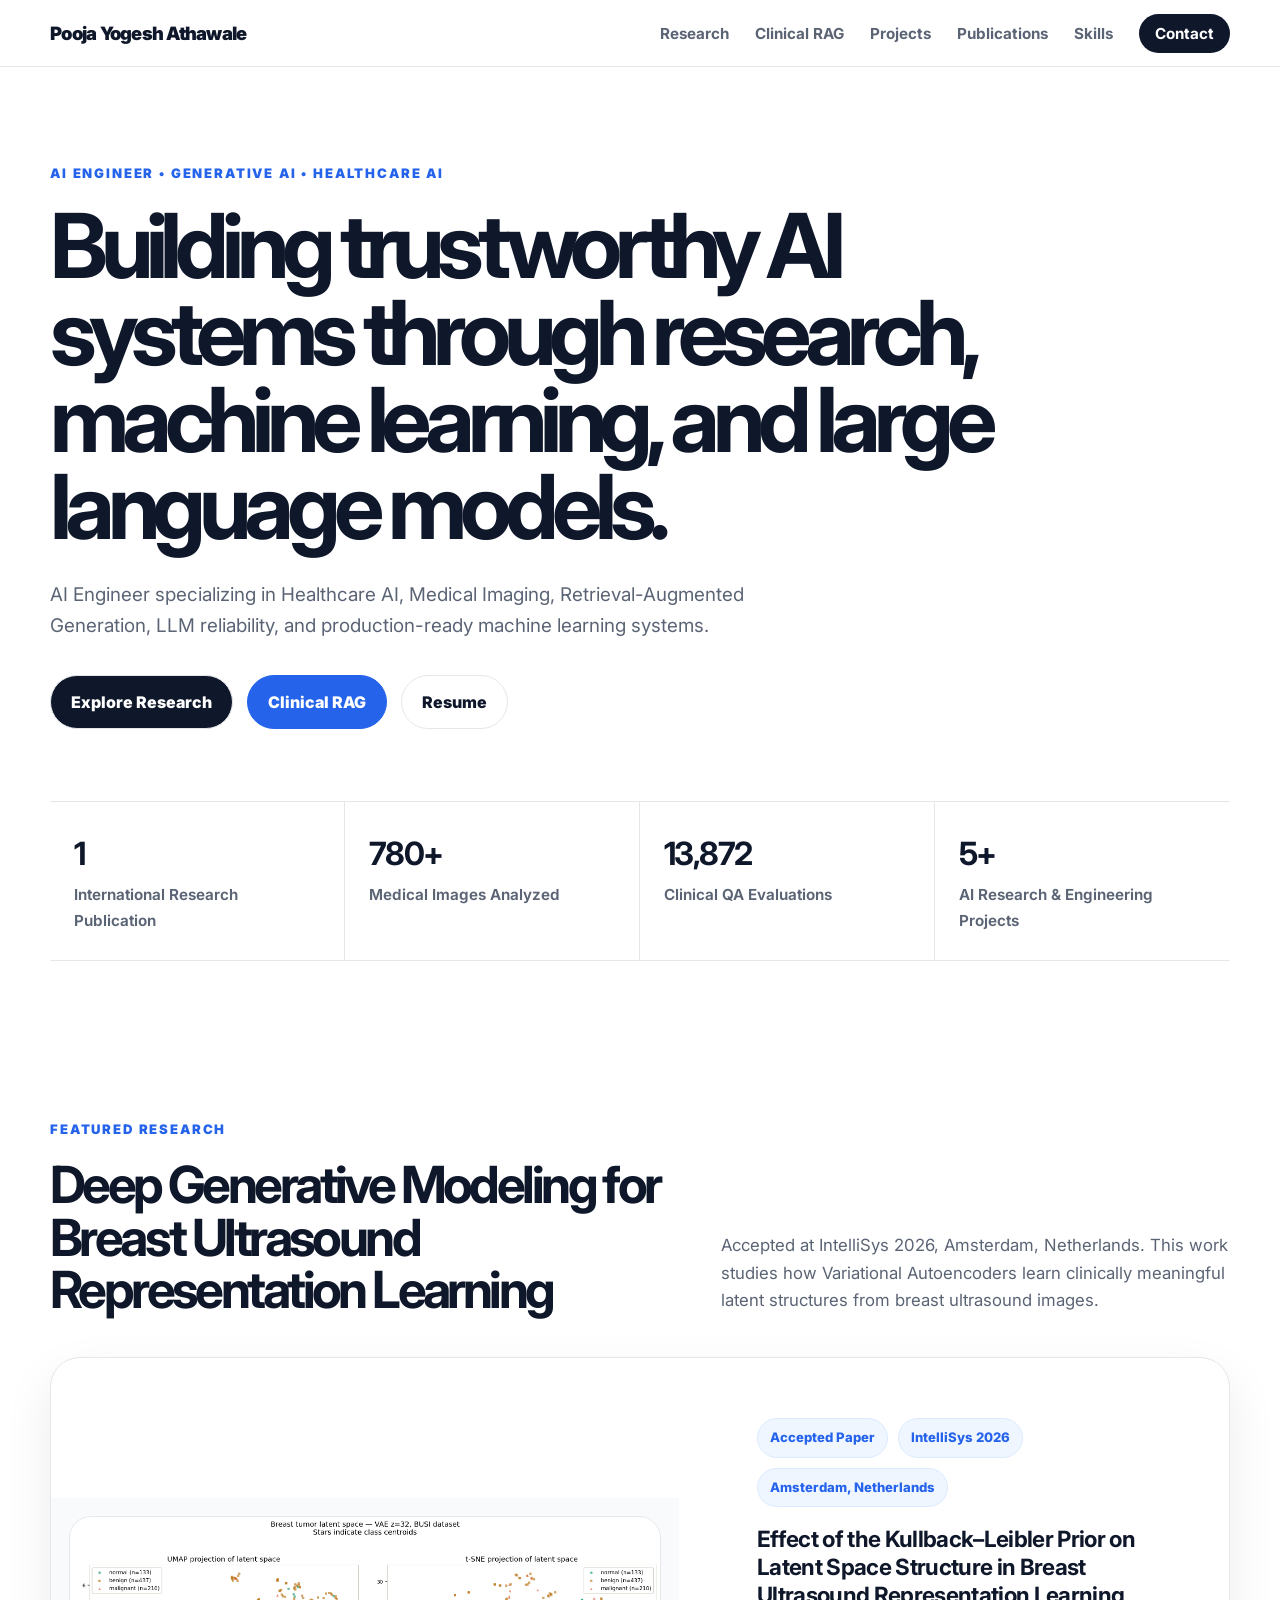
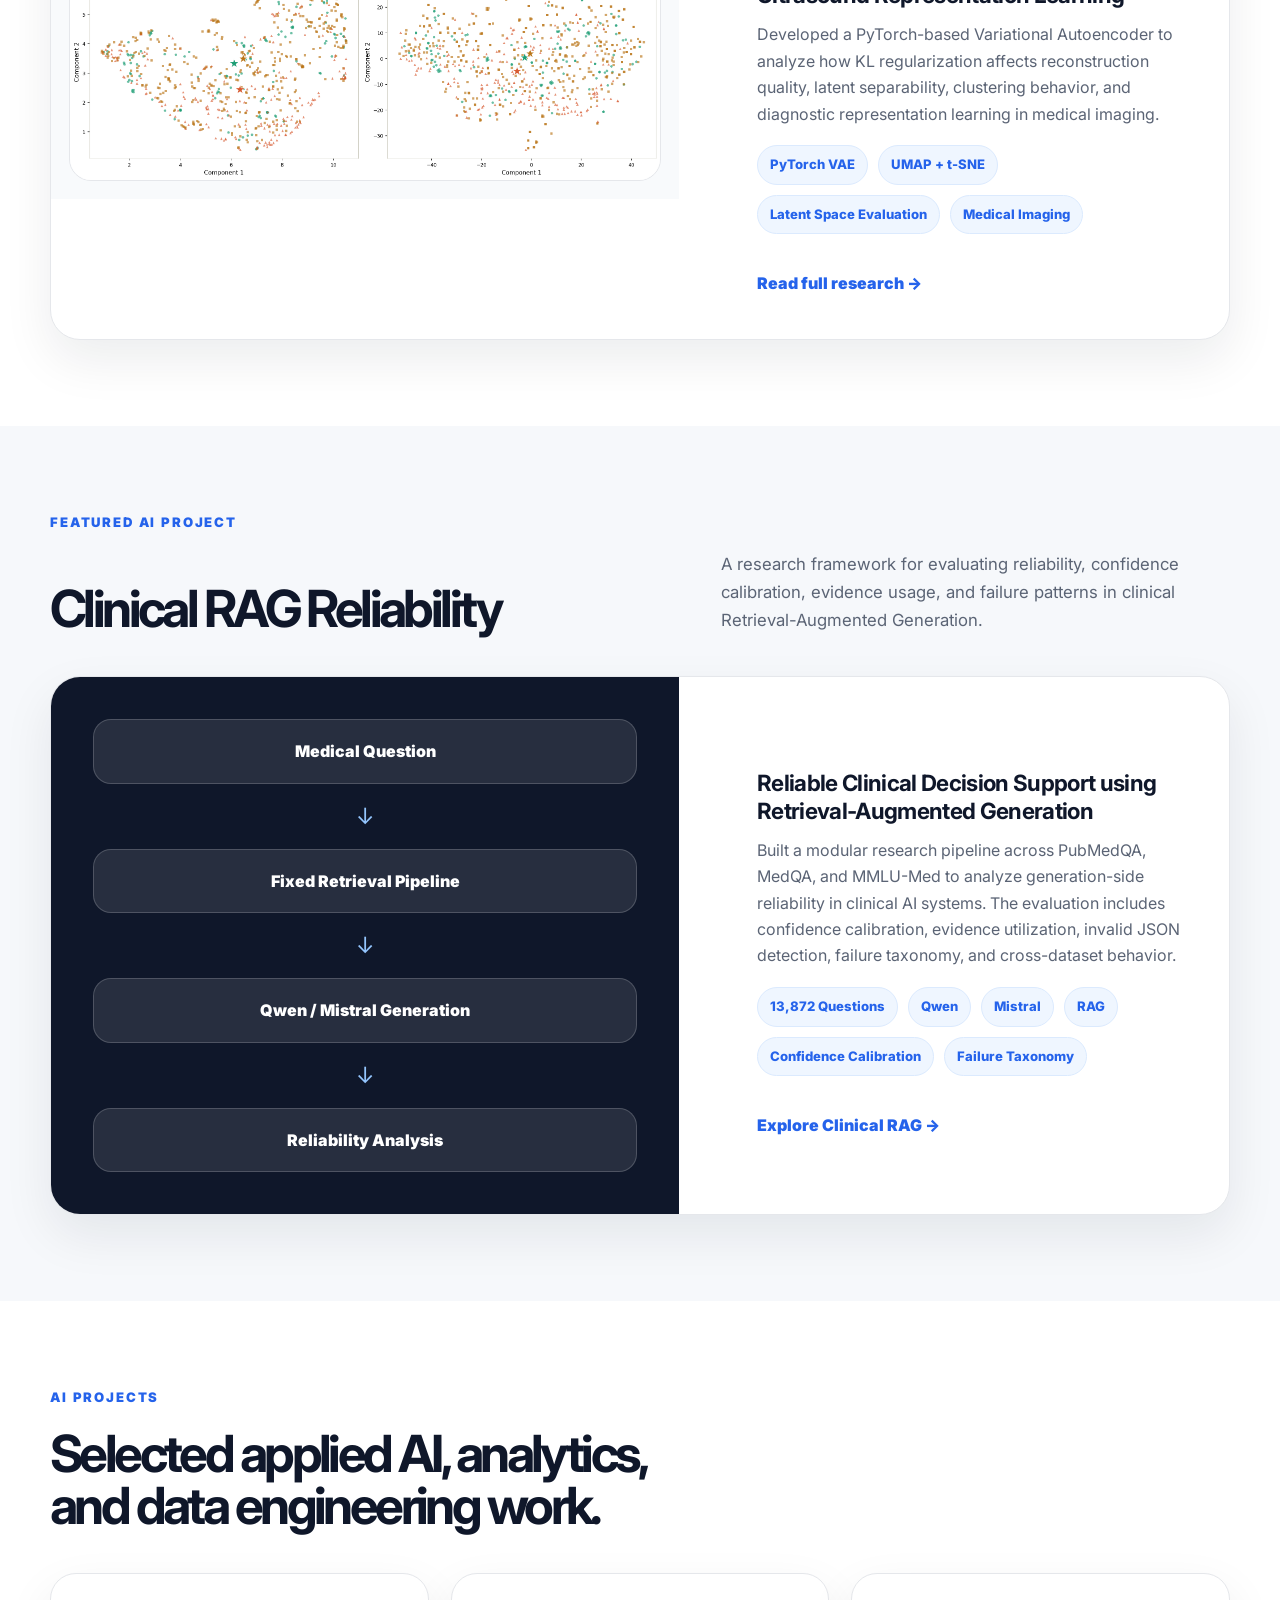
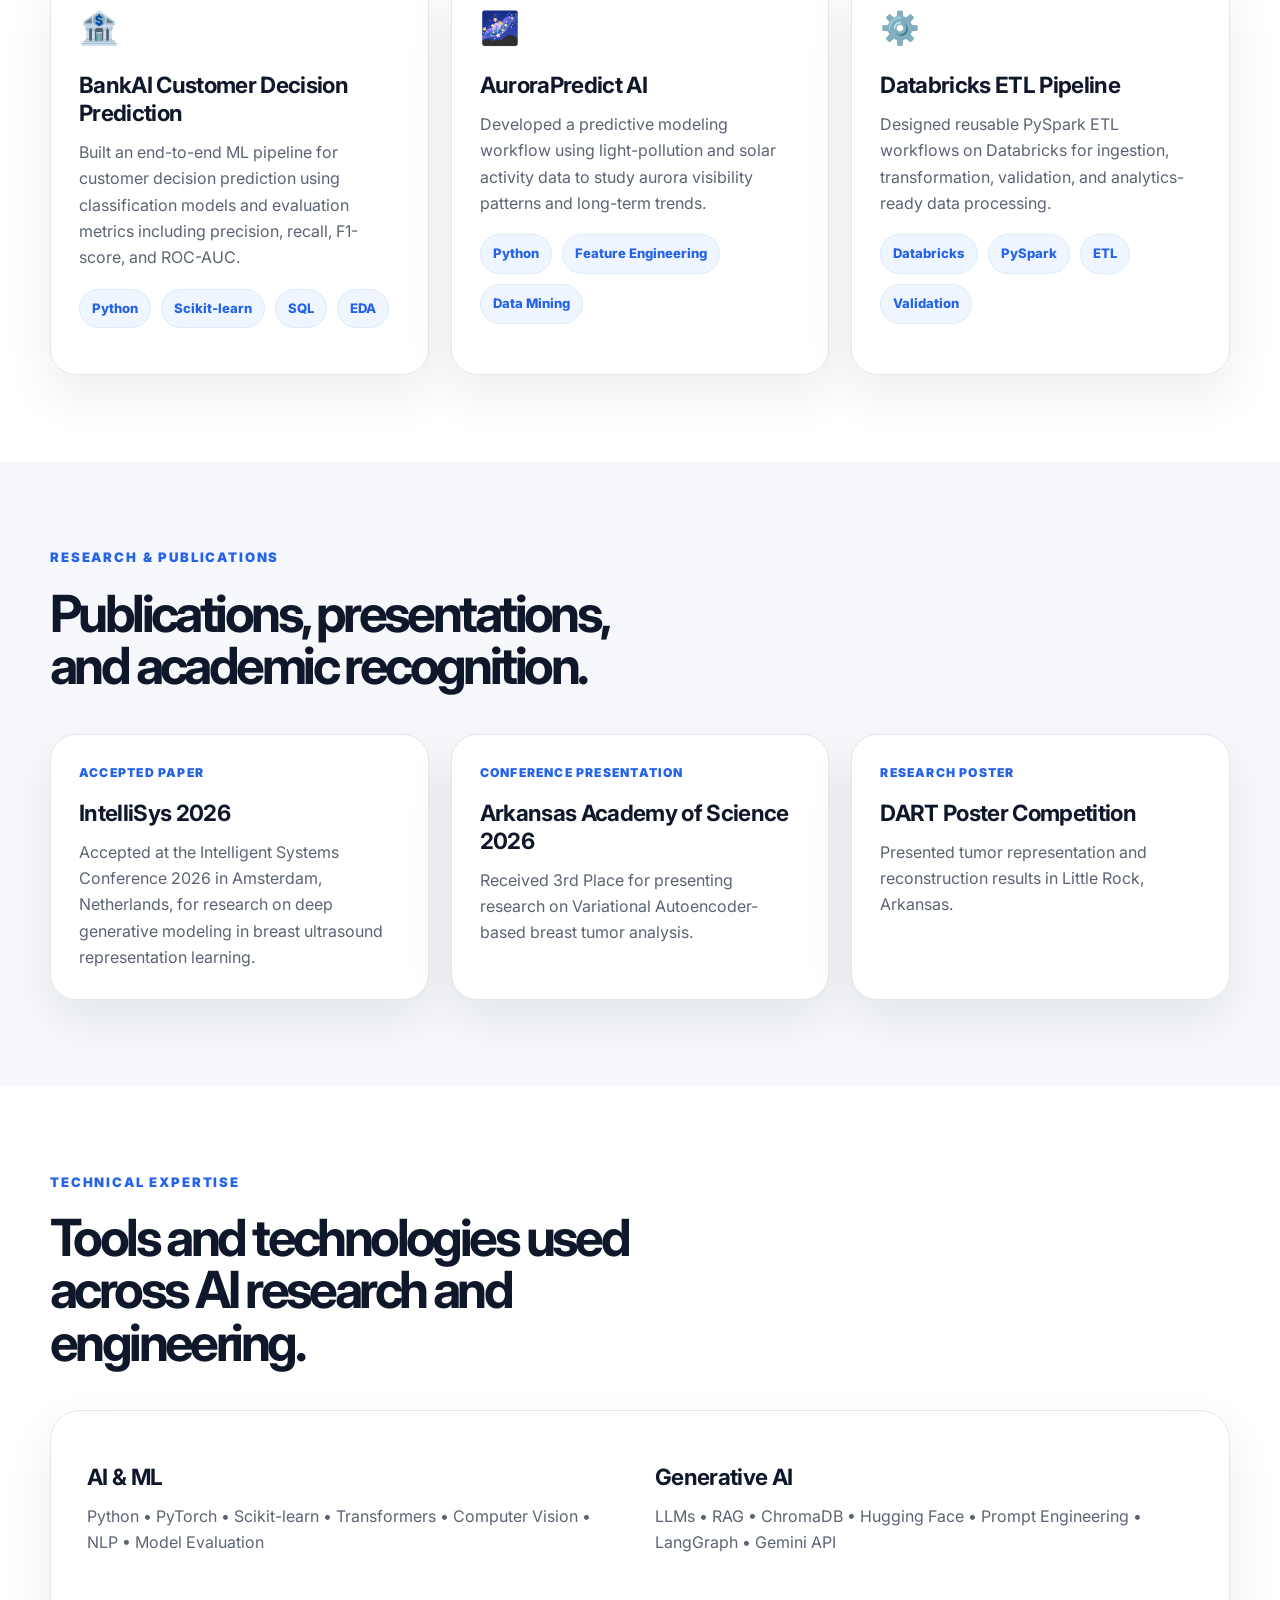
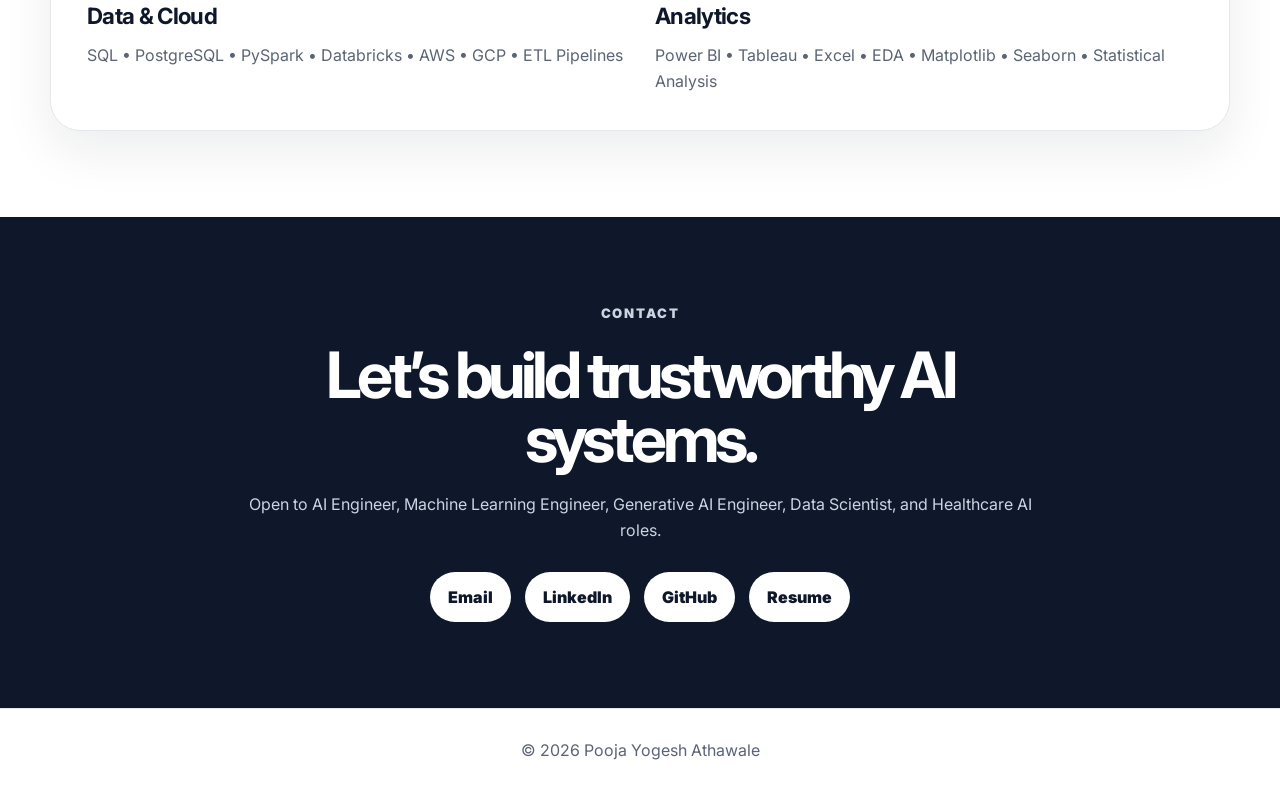
==== commit 2c693396: "Update links to point to specific research pages" ====
--- a/index.html
+++ b/index.html
@@ -118,7 +118,7 @@
         <span>Medical Imaging</span>
       </div>
 
-      <a href="#" class="text-link">Research page coming soon →</a>
+      <a href="research.html" class="text-link">Read full research →</a>
     </div>
   </div>
 </section>
@@ -163,7 +163,7 @@
         <span>Failure Taxonomy</span>
       </div>
 
-      <a href="#" class="text-link">Clinical RAG page coming soon →</a>
+      <a href="clinical-rag.html" class="text-link">Explore Clinical RAG →</a>
     </div>
   </div>
 </section>
--- a/style.css
+++ b/style.css
@@ -1,18 +1,19 @@
 :root {
-  --bg: #f8fafc;
+  --bg: #ffffff;
+  --soft: #f6f8fb;
+  --text: #0f172a;
+  --muted: #5b6475;
+  --line: #e5e7eb;
   --card: #ffffff;
-  --text: #0f172a;
-  --muted: #475569;
   --accent: #2563eb;
-  --accent2: #0ea5e9;
-  --border: #e5e7eb;
-  --shadow: 0 10px 30px rgba(15, 23, 42, 0.08);
+  --accent-soft: #eff6ff;
+  --shadow: 0 20px 50px rgba(15, 23, 42, 0.08);
 }
 
 * {
-  box-sizing: border-box;
   margin: 0;
   padding: 0;
+  box-sizing: border-box;
 }
 
 html {
@@ -23,7 +24,7 @@
   font-family: "Inter", sans-serif;
   background: var(--bg);
   color: var(--text);
-  line-height: 1.6;
+  line-height: 1.65;
 }
 
 a {
@@ -31,226 +32,376 @@
   text-decoration: none;
 }
 
-header {
+img {
+  width: 100%;
+  display: block;
+}
+
+.site-header {
   position: sticky;
   top: 0;
-  width: 100%;
   z-index: 1000;
-  background: rgba(248, 250, 252, 0.9);
-  backdrop-filter: blur(14px);
-  border-bottom: 1px solid var(--border);
-}
-
-.navbar {
+  background: rgba(255, 255, 255, 0.9);
+  backdrop-filter: blur(18px);
+  border-bottom: 1px solid var(--line);
+}
+
+.nav {
   width: min(1180px, calc(100% - 32px));
   margin: 0 auto;
-  padding: 14px 0;
+  padding: 18px 0;
   display: flex;
   align-items: center;
   justify-content: space-between;
 }
 
-.logo {
-  font-size: 1.45rem;
+.brand {
   font-weight: 900;
   letter-spacing: -0.04em;
-}
-
-.logo span {
-  color: var(--accent2);
+  font-size: 1.15rem;
 }
 
 .nav-links {
   display: flex;
+  gap: 26px;
   align-items: center;
-  gap: 28px;
   list-style: none;
 }
 
 .nav-links a {
   color: var(--muted);
   font-weight: 700;
-  transition: 0.25s ease;
+  font-size: 0.95rem;
 }
 
 .nav-links a:hover {
   color: var(--accent);
 }
 
-.nav-btn {
-  padding: 10px 17px;
+.nav-cta {
+  background: var(--text);
+  color: white !important;
+  padding: 10px 16px;
   border-radius: 999px;
-  color: white !important;
-  background: linear-gradient(135deg, var(--accent), var(--accent2));
 }
 
 .menu-btn {
   display: none;
-  border: 1px solid var(--border);
+  width: 42px;
+  height: 42px;
+  border: 1px solid var(--line);
+  background: white;
+  border-radius: 12px;
+  font-size: 1.2rem;
+  cursor: pointer;
+}
+
+.hero {
+  width: min(1180px, calc(100% - 32px));
+  margin: 0 auto;
+  padding: 96px 0 72px;
+}
+
+.hero-inner {
+  max-width: 980px;
+}
+
+.eyebrow,
+.section-kicker {
+  color: var(--accent);
+  font-size: 0.82rem;
+  text-transform: uppercase;
+  letter-spacing: 0.14em;
+  font-weight: 900;
+  margin-bottom: 18px;
+}
+
+.hero h1 {
+  font-size: clamp(3.1rem, 7vw, 6.7rem);
+  line-height: 0.97;
+  letter-spacing: -0.08em;
+  max-width: 1050px;
+}
+
+.hero-copy {
+  max-width: 760px;
+  margin-top: 28px;
+  color: var(--muted);
+  font-size: 1.18rem;
+}
+
+.hero-actions {
+  display: flex;
+  flex-wrap: wrap;
+  gap: 14px;
+  margin-top: 34px;
+}
+
+.btn {
+  display: inline-flex;
+  align-items: center;
+  justify-content: center;
+  padding: 13px 20px;
+  border-radius: 999px;
+  font-weight: 850;
+  border: 1px solid var(--line);
+  transition: 0.25s ease;
+}
+
+.btn:hover {
+  transform: translateY(-3px);
+}
+
+.primary {
+  background: var(--text);
+  color: white;
+}
+
+.secondary {
+  background: var(--accent);
+  color: white;
+  border-color: var(--accent);
+}
+
+.ghost {
   background: white;
   color: var(--text);
-  border-radius: 12px;
-  width: 42px;
-  height: 42px;
-  cursor: pointer;
-  font-size: 1.1rem;
+}
+
+.impact-strip {
+  margin-top: 72px;
+  display: grid;
+  grid-template-columns: repeat(4, 1fr);
+  border-top: 1px solid var(--line);
+  border-bottom: 1px solid var(--line);
+}
+
+.impact-strip div {
+  padding: 26px 24px;
+  border-right: 1px solid var(--line);
+}
+
+.impact-strip div:last-child {
+  border-right: none;
+}
+
+.impact-strip strong {
+  display: block;
+  font-size: 2rem;
+  letter-spacing: -0.05em;
+}
+
+.impact-strip span {
+  color: var(--muted);
+  font-weight: 650;
+  font-size: 0.95rem;
 }
 
 .section {
-  padding: 58px 8%;
-}
-
-#about {
-  padding-top: 70px;
-}
-
-.section-label {
-  color: var(--accent);
-  font-weight: 900;
-  text-transform: uppercase;
-  letter-spacing: 0.12em;
-  font-size: 0.78rem;
-  margin-bottom: 12px;
-}
-
-.section h2 {
-  max-width: 900px;
-  font-size: clamp(2rem, 4vw, 3.3rem);
-  line-height: 1.1;
-  letter-spacing: -0.055em;
-  margin-bottom: 30px;
-}
-
-.dark-section,
-.recruiter-section {
-  background: #f1f5f9;
-}
-
-.about-grid {
+  padding: 86px 0;
+  width: min(1180px, calc(100% - 32px));
+  margin: 0 auto;
+}
+
+.section.soft {
+  width: 100%;
+  background: var(--soft);
+  padding-left: max(16px, calc((100% - 1180px) / 2));
+  padding-right: max(16px, calc((100% - 1180px) / 2));
+}
+
+.split-heading {
   display: grid;
   grid-template-columns: 1.1fr 0.9fr;
-  gap: 24px;
-  align-items: start;
-}
-
-.glass-card,
-.skill-card,
-.project-card,
-.research-card,
-.contact-box {
+  gap: 48px;
+  align-items: end;
+  margin-bottom: 42px;
+}
+
+.split-heading h2 {
+  font-size: clamp(2.2rem, 4vw, 4.2rem);
+  line-height: 1.02;
+  letter-spacing: -0.07em;
+}
+
+.split-heading p {
+  color: var(--muted);
+  font-size: 1.05rem;
+}
+
+.research-showcase,
+.rag-showcase {
+  display: grid;
+  grid-template-columns: 1.1fr 0.9fr;
+  gap: 36px;
+  align-items: center;
   background: var(--card);
-  border: 1px solid var(--border);
+  border: 1px solid var(--line);
+  border-radius: 30px;
+  overflow: hidden;
+  box-shadow: var(--shadow);
+}
+
+.showcase-image {
+  background: #f8fafc;
+  padding: 18px;
+}
+
+.showcase-image img {
   border-radius: 22px;
-  box-shadow: var(--shadow);
-}
-
-.glass-card {
-  padding: 30px;
+  border: 1px solid var(--line);
+}
+
+.showcase-content,
+.rag-showcase > div:last-child {
+  padding: 42px;
+}
+
+.badges,
+.mini-list,
+.tags {
+  display: flex;
+  flex-wrap: wrap;
+  gap: 10px;
+  margin: 18px 0;
+}
+
+.badges span,
+.mini-list span,
+.tags span {
+  background: var(--accent-soft);
+  color: var(--accent);
+  border: 1px solid #dbeafe;
+  border-radius: 999px;
+  padding: 8px 12px;
+  font-weight: 800;
+  font-size: 0.82rem;
+}
+
+.showcase-content h3,
+.rag-showcase h3,
+.project-card h3,
+.publication-card h3,
+.skills-panel h3 {
+  font-size: 1.4rem;
+  line-height: 1.25;
+  letter-spacing: -0.03em;
+  margin: 16px 0 12px;
+}
+
+.showcase-content p,
+.rag-showcase p,
+.project-card p,
+.publication-card p,
+.skills-panel p,
+.contact-box p {
   color: var(--muted);
-  font-size: 1.02rem;
-}
-
-.about-cards {
-  display: grid;
-  grid-template-columns: repeat(2, 1fr);
+}
+
+.text-link {
+  display: inline-block;
+  margin-top: 18px;
+  color: var(--accent);
+  font-weight: 900;
+}
+
+.rag-showcase {
+  background: white;
+}
+
+.rag-flow {
+  padding: 42px;
+  background: #0f172a;
+  color: white;
+  min-height: 460px;
+  display: flex;
+  flex-direction: column;
+  justify-content: center;
   gap: 14px;
 }
 
-.about-cards div {
-  min-height: 84px;
-  padding: 22px 24px;
-  background: white;
-  border: 1px solid var(--border);
-  border-radius: 20px;
-  font-weight: 800;
-  box-shadow: var(--shadow);
-}
-
-.projects-grid,
-.skills-grid,
-.research-grid {
+.rag-flow div {
+  background: rgba(255, 255, 255, 0.1);
+  border: 1px solid rgba(255, 255, 255, 0.18);
+  padding: 18px;
+  border-radius: 18px;
+  font-weight: 900;
+  text-align: center;
+}
+
+.rag-flow span {
+  text-align: center;
+  color: #93c5fd;
+  font-size: 1.4rem;
+}
+
+.card-grid {
   display: grid;
   grid-template-columns: repeat(3, 1fr);
   gap: 22px;
 }
 
 .project-card,
-.skill-card,
-.research-card {
-  padding: 26px;
+.publication-card {
+  background: white;
+  border: 1px solid var(--line);
+  border-radius: 26px;
+  padding: 28px;
+  box-shadow: var(--shadow);
   transition: 0.25s ease;
 }
 
 .project-card:hover,
-.skill-card:hover,
-.research-card:hover {
+.publication-card:hover {
   transform: translateY(-5px);
-  border-color: rgba(14, 165, 233, 0.45);
-}
-
-.project-icon {
-  font-size: 2.2rem;
-  margin-bottom: 14px;
-}
-
-.project-card h3,
-.skill-card h3,
-.research-card h3 {
-  font-size: 1.25rem;
-  margin-bottom: 10px;
-}
-
-.project-card p,
-.skill-card p,
-.research-card p,
-.contact-box p {
-  color: var(--muted);
-}
-
-.project-metrics,
-.tags {
-  display: flex;
-  flex-wrap: wrap;
-  gap: 8px;
-  margin-top: 16px;
-}
-
-.project-metrics span,
-.tags span {
-  padding: 7px 10px;
-  border-radius: 999px;
-  color: var(--accent);
-  background: #eff6ff;
-  border: 1px solid #dbeafe;
-  font-size: 0.82rem;
-  font-weight: 700;
-}
-
-.recruiter-grid {
+}
+
+.icon {
+  font-size: 2rem;
+}
+
+.pub-label {
+  color: var(--accent) !important;
+  font-weight: 900;
+  text-transform: uppercase;
+  letter-spacing: 0.1em;
+  font-size: 0.76rem;
+}
+
+.skills-panel {
+  background: white;
+  border: 1px solid var(--line);
+  border-radius: 30px;
+  box-shadow: var(--shadow);
+  padding: 36px;
   display: grid;
-  grid-template-columns: repeat(4, 1fr);
-  gap: 14px;
-}
-
-.recruiter-grid div {
-  padding: 17px;
-  background: white;
-  border: 1px solid var(--border);
-  border-radius: 16px;
-  font-weight: 800;
-  text-align: center;
-  box-shadow: var(--shadow);
-}
-
-.contact-section {
-  padding-bottom: 65px;
+  grid-template-columns: repeat(2, 1fr);
+  gap: 30px;
+}
+
+.contact {
+  width: 100%;
+  background: #0f172a;
+  color: white;
+  padding-left: max(16px, calc((100% - 1180px) / 2));
+  padding-right: max(16px, calc((100% - 1180px) / 2));
 }
 
 .contact-box {
   text-align: center;
-  padding: 48px 28px;
-  max-width: 900px;
+  max-width: 820px;
   margin: 0 auto;
+}
+
+.contact-box h2 {
+  font-size: clamp(2.3rem, 5vw, 4.8rem);
+  line-height: 1;
+  letter-spacing: -0.07em;
+  margin-bottom: 20px;
+}
+
+.contact-box p {
+  color: #cbd5e1;
 }
 
 .contact-links {
@@ -258,14 +409,14 @@
   justify-content: center;
   flex-wrap: wrap;
   gap: 14px;
-  margin-top: 26px;
+  margin-top: 28px;
 }
 
 .contact-links a {
+  background: white;
+  color: #0f172a;
   padding: 12px 18px;
   border-radius: 999px;
-  background: linear-gradient(135deg, var(--accent), var(--accent2));
-  color: white;
   font-weight: 900;
 }
 
@@ -273,24 +424,22 @@
   text-align: center;
   padding: 28px;
   color: var(--muted);
-  border-top: 1px solid var(--border);
-  background: white;
+  border-top: 1px solid var(--line);
 }
 
 .top-btn {
   position: fixed;
   right: 22px;
   bottom: 22px;
+  display: none;
   width: 46px;
   height: 46px;
+  border-radius: 50%;
   border: none;
-  border-radius: 50%;
-  background: linear-gradient(135deg, var(--accent), var(--accent2));
+  background: var(--text);
   color: white;
   font-weight: 900;
   cursor: pointer;
-  display: none;
-  z-index: 999;
 }
 
 .top-btn.show {
@@ -299,8 +448,8 @@
 
 .reveal {
   opacity: 0;
-  transform: translateY(20px);
-  transition: 0.65s ease;
+  transform: translateY(22px);
+  transition: 0.7s ease;
 }
 
 .reveal.active {
@@ -308,34 +457,22 @@
   transform: translateY(0);
 }
 
-@media (max-width: 1050px) {
-  .projects-grid,
-  .skills-grid,
-  .research-grid {
-    grid-template-columns: repeat(2, 1fr);
-  }
-
-  .recruiter-grid {
-    grid-template-columns: repeat(3, 1fr);
-  }
-}
-
-@media (max-width: 900px) {
+@media (max-width: 960px) {
   .menu-btn {
     display: block;
   }
 
   .nav-links {
     position: absolute;
-    top: 66px;
+    top: 72px;
     left: 16px;
     right: 16px;
     display: none;
     flex-direction: column;
+    background: white;
+    border: 1px solid var(--line);
+    border-radius: 20px;
     padding: 20px;
-    border: 1px solid var(--border);
-    border-radius: 18px;
-    background: white;
     box-shadow: var(--shadow);
   }
 
@@ -343,36 +480,45 @@
     display: flex;
   }
 
-  .about-grid,
-  .projects-grid,
-  .skills-grid,
-  .research-grid {
+  .hero {
+    padding-top: 70px;
+  }
+
+  .impact-strip,
+  .split-heading,
+  .research-showcase,
+  .rag-showcase,
+  .card-grid,
+  .skills-panel {
     grid-template-columns: 1fr;
   }
 
-  .recruiter-grid {
-    grid-template-columns: repeat(2, 1fr);
-  }
-
-  .about-cards {
-    grid-template-columns: 1fr;
+  .impact-strip div {
+    border-right: none;
+    border-bottom: 1px solid var(--line);
+  }
+
+  .impact-strip div:last-child {
+    border-bottom: none;
+  }
+
+  .rag-flow {
+    min-height: auto;
   }
 }
 
 @media (max-width: 560px) {
+  .hero h1 {
+    font-size: 3.1rem;
+  }
+
   .section {
-    padding: 48px 6%;
-  }
-
-  #about {
-    padding-top: 48px;
-  }
-
-  .navbar {
-    width: calc(100% - 24px);
-  }
-
-  .recruiter-grid {
-    grid-template-columns: 1fr;
-  }
-}
+    padding: 62px 0;
+  }
+
+  .showcase-content,
+  .rag-showcase > div:last-child,
+  .rag-flow {
+    padding: 28px;
+  }
+}
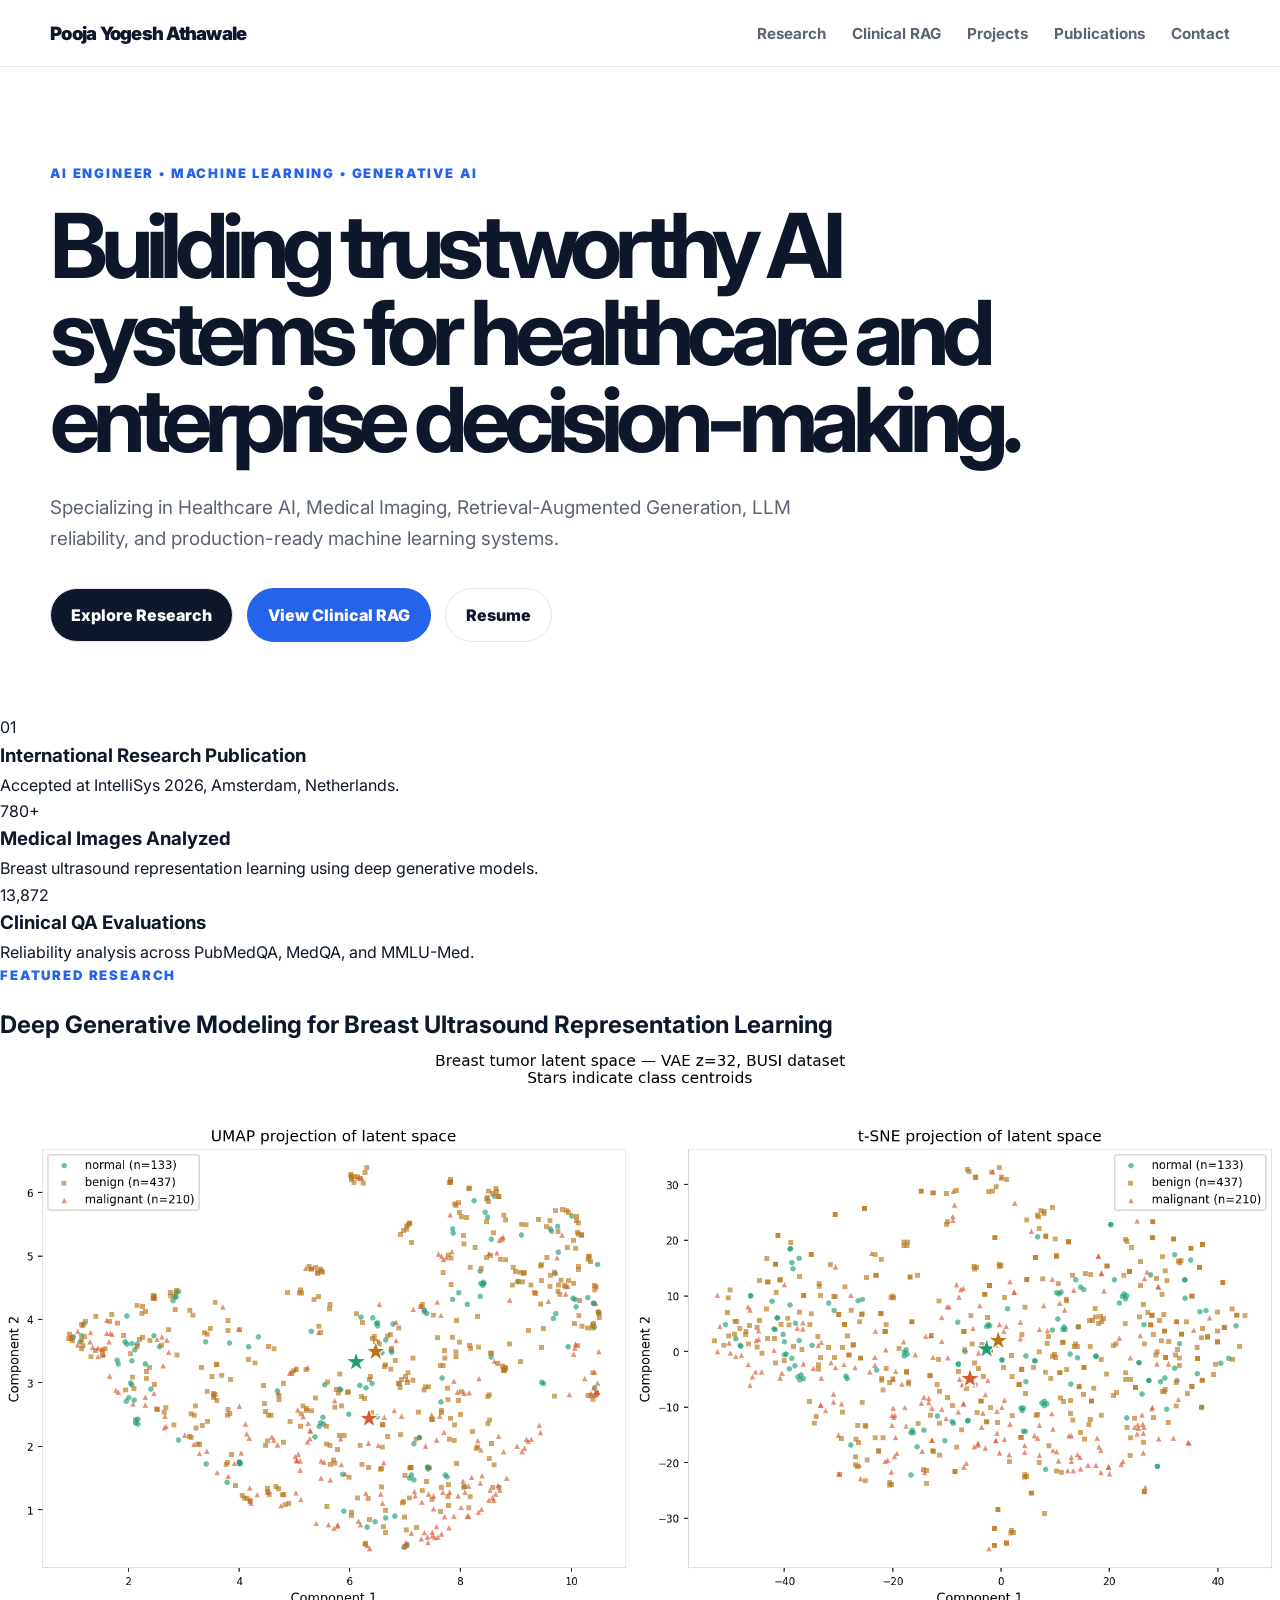
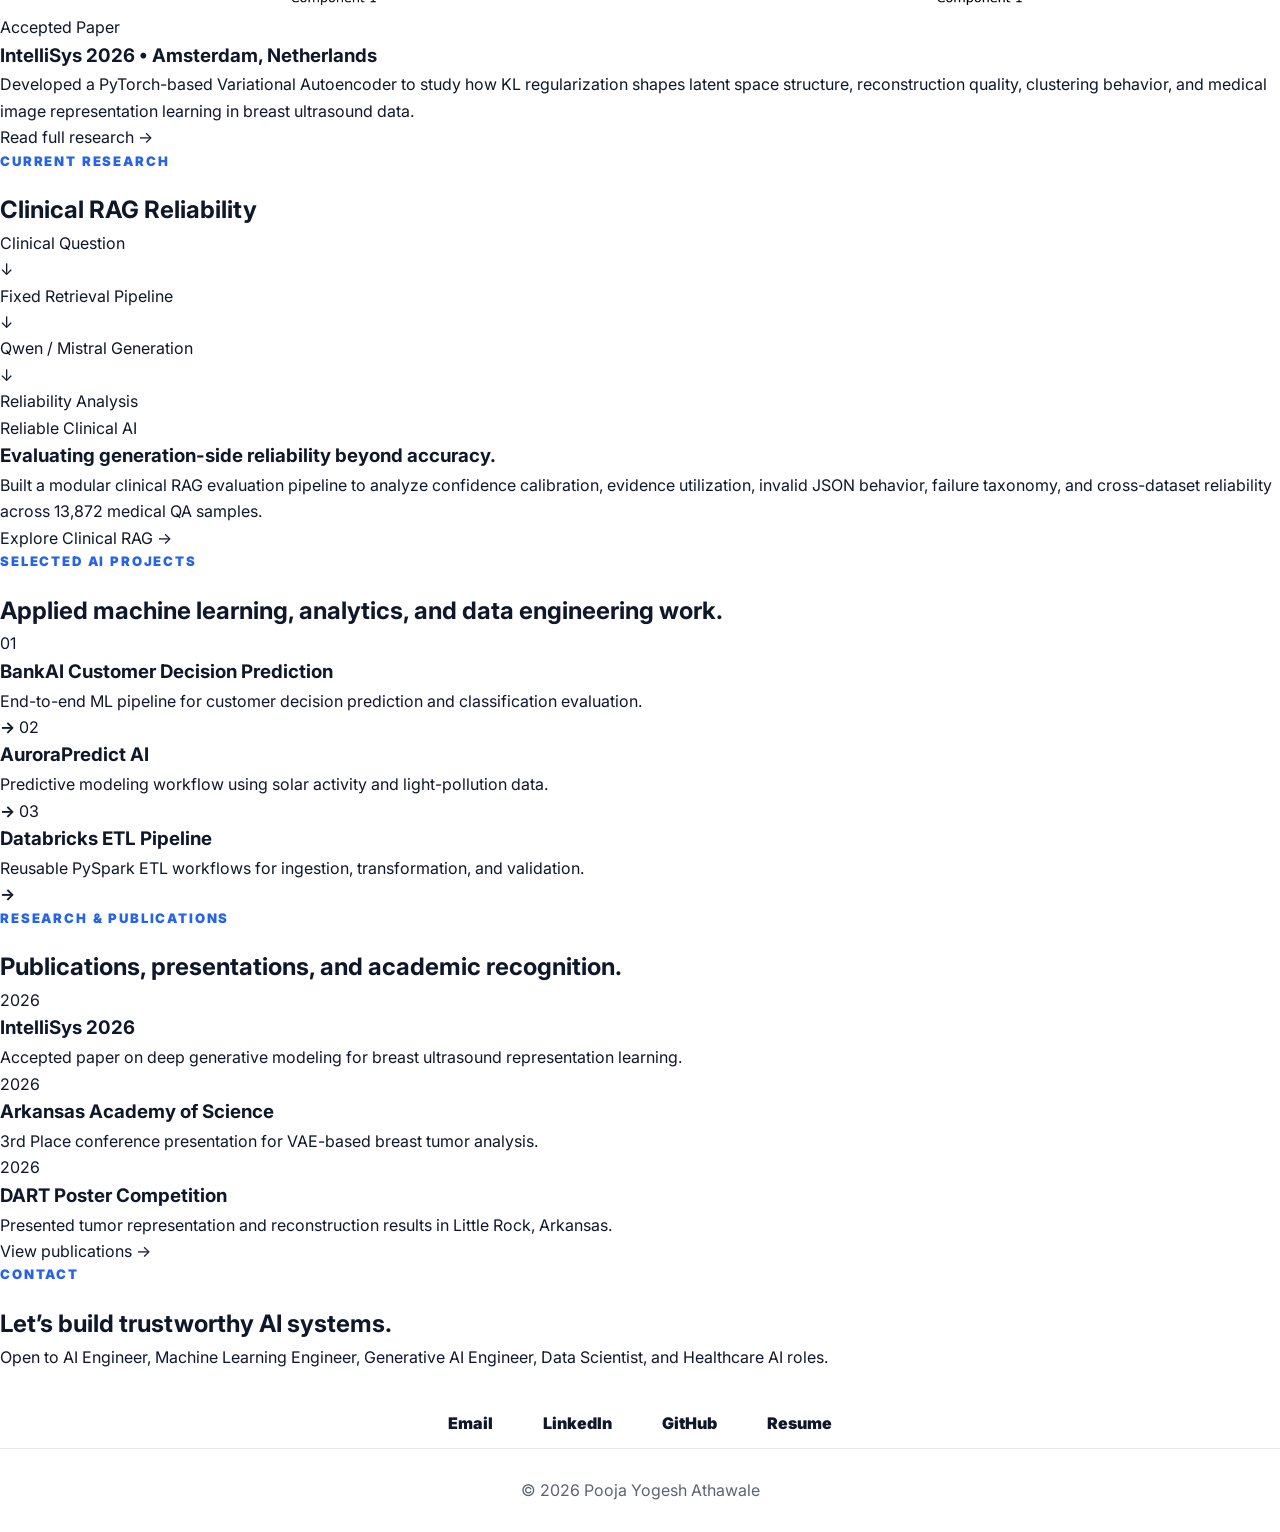
==== commit cb97f4d1: "Refactor index.html for improved navigation and content Updated navigation links and section heading" ====
--- a/index.html
+++ b/index.html
@@ -17,126 +17,95 @@
 
 <header class="site-header">
   <nav class="nav">
-    <a href="#home" class="brand">Pooja Yogesh Athawale</a>
+    <a href="index.html" class="brand">Pooja Yogesh Athawale</a>
 
     <button class="menu-btn" id="menuBtn">☰</button>
 
     <ul class="nav-links" id="navLinks">
       <li><a href="#research">Research</a></li>
-      <li><a href="#rag">Clinical RAG</a></li>
+      <li><a href="#clinical-rag">Clinical RAG</a></li>
       <li><a href="#projects">Projects</a></li>
       <li><a href="#publications">Publications</a></li>
-      <li><a href="#skills">Skills</a></li>
-      <li><a href="#contact" class="nav-cta">Contact</a></li>
+      <li><a href="#contact" class="nav-pill">Contact</a></li>
     </ul>
   </nav>
 </header>
 
 <main>
 
-<section id="home" class="hero">
-  <div class="hero-inner reveal">
-    <p class="eyebrow">AI Engineer • Generative AI • Healthcare AI</p>
-
-    <h1>
-      Building trustworthy AI systems through research,
-      machine learning, and large language models.
+  <section class="hero">
+    <p class="eyebrow reveal">AI Engineer • Machine Learning • Generative AI</p>
+
+    <h1 class="reveal">
+      Building trustworthy AI systems for healthcare and enterprise decision-making.
     </h1>
 
-    <p class="hero-copy">
-      AI Engineer specializing in Healthcare AI, Medical Imaging,
-      Retrieval-Augmented Generation, LLM reliability, and production-ready
-      machine learning systems.
+    <p class="hero-copy reveal">
+      Specializing in Healthcare AI, Medical Imaging, Retrieval-Augmented Generation,
+      LLM reliability, and production-ready machine learning systems.
     </p>
 
-    <div class="hero-actions">
+    <div class="hero-actions reveal">
       <a href="#research" class="btn primary">Explore Research</a>
-      <a href="#rag" class="btn secondary">Clinical RAG</a>
+      <a href="#clinical-rag" class="btn secondary">View Clinical RAG</a>
       <a href="assets/PoojaResume2026.pdf" target="_blank" class="btn ghost">Resume</a>
     </div>
-  </div>
-
-  <div class="impact-strip reveal">
-    <div>
-      <strong>1</strong>
-      <span>International Research Publication</span>
-    </div>
-    <div>
-      <strong>780+</strong>
-      <span>Medical Images Analyzed</span>
-    </div>
-    <div>
-      <strong>13,872</strong>
-      <span>Clinical QA Evaluations</span>
-    </div>
-    <div>
-      <strong>5+</strong>
-      <span>AI Research & Engineering Projects</span>
-    </div>
-  </div>
-</section>
-
-<section id="research" class="section">
-  <div class="section-kicker">Featured Research</div>
-
-  <div class="split-heading">
-    <h2>Deep Generative Modeling for Breast Ultrasound Representation Learning</h2>
-    <p>
-      Accepted at IntelliSys 2026, Amsterdam, Netherlands. This work studies how
-      Variational Autoencoders learn clinically meaningful latent structures from
-      breast ultrasound images.
-    </p>
-  </div>
-
-  <div class="research-showcase reveal">
-    <div class="showcase-image">
-      <img src="assets/breast/umap_tsne_combined.png" alt="UMAP and t-SNE visualization of breast ultrasound latent space">
-    </div>
-
-    <div class="showcase-content">
-      <div class="badges">
-        <span>Accepted Paper</span>
-        <span>IntelliSys 2026</span>
-        <span>Amsterdam, Netherlands</span>
-      </div>
-
-      <h3>
-        Effect of the Kullback–Leibler Prior on Latent Space Structure
-        in Breast Ultrasound Representation Learning
-      </h3>
+  </section>
+
+  <section class="impact">
+    <div class="impact-item reveal">
+      <span>01</span>
+      <h3>International Research Publication</h3>
+      <p>Accepted at IntelliSys 2026, Amsterdam, Netherlands.</p>
+    </div>
+
+    <div class="impact-item reveal">
+      <span>780+</span>
+      <h3>Medical Images Analyzed</h3>
+      <p>Breast ultrasound representation learning using deep generative models.</p>
+    </div>
+
+    <div class="impact-item reveal">
+      <span>13,872</span>
+      <h3>Clinical QA Evaluations</h3>
+      <p>Reliability analysis across PubMedQA, MedQA, and MMLU-Med.</p>
+    </div>
+  </section>
+
+  <section id="research" class="feature-section">
+    <div class="section-title reveal">
+      <p class="eyebrow">Featured Research</p>
+      <h2>Deep Generative Modeling for Breast Ultrasound Representation Learning</h2>
+    </div>
+
+    <div class="large-visual reveal">
+      <img src="assets/breast/umap_tsne_combined.png" alt="UMAP and t-SNE latent space visualization">
+    </div>
+
+    <div class="feature-copy reveal">
+      <div>
+        <p class="label">Accepted Paper</p>
+        <h3>IntelliSys 2026 • Amsterdam, Netherlands</h3>
+      </div>
 
       <p>
-        Developed a PyTorch-based Variational Autoencoder to analyze how KL
-        regularization affects reconstruction quality, latent separability,
-        clustering behavior, and diagnostic representation learning in medical imaging.
+        Developed a PyTorch-based Variational Autoencoder to study how KL regularization
+        shapes latent space structure, reconstruction quality, clustering behavior,
+        and medical image representation learning in breast ultrasound data.
       </p>
 
-      <div class="mini-list">
-        <span>PyTorch VAE</span>
-        <span>UMAP + t-SNE</span>
-        <span>Latent Space Evaluation</span>
-        <span>Medical Imaging</span>
-      </div>
-
-      <a href="research.html" class="text-link">Read full research →</a>
-    </div>
-  </div>
-</section>
-
-<section id="rag" class="section soft">
-  <div class="section-kicker">Featured AI Project</div>
-
-  <div class="split-heading">
-    <h2>Clinical RAG Reliability</h2>
-    <p>
-      A research framework for evaluating reliability, confidence calibration,
-      evidence usage, and failure patterns in clinical Retrieval-Augmented Generation.
-    </p>
-  </div>
-
-  <div class="rag-showcase reveal">
-    <div class="rag-flow">
-      <div>Medical Question</div>
+      <a href="research.html" class="arrow-link">Read full research →</a>
+    </div>
+  </section>
+
+  <section id="clinical-rag" class="feature-section soft">
+    <div class="section-title reveal">
+      <p class="eyebrow">Current Research</p>
+      <h2>Clinical RAG Reliability</h2>
+    </div>
+
+    <div class="rag-visual reveal">
+      <div>Clinical Question</div>
       <span>↓</span>
       <div>Fixed Retrieval Pipeline</div>
       <span>↓</span>
@@ -145,161 +114,110 @@
       <div>Reliability Analysis</div>
     </div>
 
-    <div>
-      <h3>Reliable Clinical Decision Support using Retrieval-Augmented Generation</h3>
+    <div class="feature-copy reveal">
+      <div>
+        <p class="label">Reliable Clinical AI</p>
+        <h3>Evaluating generation-side reliability beyond accuracy.</h3>
+      </div>
+
       <p>
-        Built a modular research pipeline across PubMedQA, MedQA, and MMLU-Med to
-        analyze generation-side reliability in clinical AI systems. The evaluation
-        includes confidence calibration, evidence utilization, invalid JSON detection,
-        failure taxonomy, and cross-dataset behavior.
+        Built a modular clinical RAG evaluation pipeline to analyze confidence calibration,
+        evidence utilization, invalid JSON behavior, failure taxonomy, and cross-dataset
+        reliability across 13,872 medical QA samples.
       </p>
 
-      <div class="mini-list">
-        <span>13,872 Questions</span>
-        <span>Qwen</span>
-        <span>Mistral</span>
-        <span>RAG</span>
-        <span>Confidence Calibration</span>
-        <span>Failure Taxonomy</span>
-      </div>
-
-      <a href="clinical-rag.html" class="text-link">Explore Clinical RAG →</a>
-    </div>
-  </div>
-</section>
-
-<section id="projects" class="section">
-  <div class="section-kicker">AI Projects</div>
-
-  <div class="split-heading">
-    <h2>Selected applied AI, analytics, and data engineering work.</h2>
-  </div>
-
-  <div class="card-grid">
-    <article class="project-card reveal">
-      <p class="icon">🏦</p>
-      <h3>BankAI Customer Decision Prediction</h3>
-      <p>
-        Built an end-to-end ML pipeline for customer decision prediction using
-        classification models and evaluation metrics including precision, recall,
-        F1-score, and ROC-AUC.
-      </p>
-      <div class="tags">
-        <span>Python</span><span>Scikit-learn</span><span>SQL</span><span>EDA</span>
-      </div>
-    </article>
-
-    <article class="project-card reveal">
-      <p class="icon">🌌</p>
-      <h3>AuroraPredict AI</h3>
-      <p>
-        Developed a predictive modeling workflow using light-pollution and solar
-        activity data to study aurora visibility patterns and long-term trends.
-      </p>
-      <div class="tags">
-        <span>Python</span><span>Feature Engineering</span><span>Data Mining</span>
-      </div>
-    </article>
-
-    <article class="project-card reveal">
-      <p class="icon">⚙️</p>
-      <h3>Databricks ETL Pipeline</h3>
-      <p>
-        Designed reusable PySpark ETL workflows on Databricks for ingestion,
-        transformation, validation, and analytics-ready data processing.
-      </p>
-      <div class="tags">
-        <span>Databricks</span><span>PySpark</span><span>ETL</span><span>Validation</span>
-      </div>
-    </article>
-  </div>
-</section>
-
-<section id="publications" class="section soft">
-  <div class="section-kicker">Research & Publications</div>
-
-  <div class="split-heading">
-    <h2>Publications, presentations, and academic recognition.</h2>
-  </div>
-
-  <div class="card-grid">
-    <article class="publication-card reveal">
-      <p class="pub-label">Accepted Paper</p>
-      <h3>IntelliSys 2026</h3>
-      <p>
-        Accepted at the Intelligent Systems Conference 2026 in Amsterdam,
-        Netherlands, for research on deep generative modeling in breast
-        ultrasound representation learning.
-      </p>
-    </article>
-
-    <article class="publication-card reveal">
-      <p class="pub-label">Conference Presentation</p>
-      <h3>Arkansas Academy of Science 2026</h3>
-      <p>
-        Received 3rd Place for presenting research on Variational
-        Autoencoder-based breast tumor analysis.
-      </p>
-    </article>
-
-    <article class="publication-card reveal">
-      <p class="pub-label">Research Poster</p>
-      <h3>DART Poster Competition</h3>
-      <p>
-        Presented tumor representation and reconstruction results in
-        Little Rock, Arkansas.
-      </p>
-    </article>
-  </div>
-</section>
-
-<section id="skills" class="section">
-  <div class="section-kicker">Technical Expertise</div>
-
-  <div class="split-heading">
-    <h2>Tools and technologies used across AI research and engineering.</h2>
-  </div>
-
-  <div class="skills-panel reveal">
-    <div>
-      <h3>AI & ML</h3>
-      <p>Python • PyTorch • Scikit-learn • Transformers • Computer Vision • NLP • Model Evaluation</p>
-    </div>
-
-    <div>
-      <h3>Generative AI</h3>
-      <p>LLMs • RAG • ChromaDB • Hugging Face • Prompt Engineering • LangGraph • Gemini API</p>
-    </div>
-
-    <div>
-      <h3>Data & Cloud</h3>
-      <p>SQL • PostgreSQL • PySpark • Databricks • AWS • GCP • ETL Pipelines</p>
-    </div>
-
-    <div>
-      <h3>Analytics</h3>
-      <p>Power BI • Tableau • Excel • EDA • Matplotlib • Seaborn • Statistical Analysis</p>
-    </div>
-  </div>
-</section>
-
-<section id="contact" class="section contact">
-  <div class="contact-box reveal">
-    <p class="section-kicker">Contact</p>
-    <h2>Let’s build trustworthy AI systems.</h2>
-    <p>
+      <a href="clinical-rag.html" class="arrow-link">Explore Clinical RAG →</a>
+    </div>
+  </section>
+
+  <section id="projects" class="projects-section">
+    <div class="section-title reveal">
+      <p class="eyebrow">Selected AI Projects</p>
+      <h2>Applied machine learning, analytics, and data engineering work.</h2>
+    </div>
+
+    <div class="project-list">
+      <a href="projects.html" class="project-row reveal">
+        <span>01</span>
+        <div>
+          <h3>BankAI Customer Decision Prediction</h3>
+          <p>End-to-end ML pipeline for customer decision prediction and classification evaluation.</p>
+        </div>
+        <strong>→</strong>
+      </a>
+
+      <a href="projects.html" class="project-row reveal">
+        <span>02</span>
+        <div>
+          <h3>AuroraPredict AI</h3>
+          <p>Predictive modeling workflow using solar activity and light-pollution data.</p>
+        </div>
+        <strong>→</strong>
+      </a>
+
+      <a href="projects.html" class="project-row reveal">
+        <span>03</span>
+        <div>
+          <h3>Databricks ETL Pipeline</h3>
+          <p>Reusable PySpark ETL workflows for ingestion, transformation, and validation.</p>
+        </div>
+        <strong>→</strong>
+      </a>
+    </div>
+  </section>
+
+  <section id="publications" class="publications-section soft">
+    <div class="section-title reveal">
+      <p class="eyebrow">Research & Publications</p>
+      <h2>Publications, presentations, and academic recognition.</h2>
+    </div>
+
+    <div class="timeline reveal">
+      <div class="timeline-item">
+        <span>2026</span>
+        <div>
+          <h3>IntelliSys 2026</h3>
+          <p>Accepted paper on deep generative modeling for breast ultrasound representation learning.</p>
+        </div>
+      </div>
+
+      <div class="timeline-item">
+        <span>2026</span>
+        <div>
+          <h3>Arkansas Academy of Science</h3>
+          <p>3rd Place conference presentation for VAE-based breast tumor analysis.</p>
+        </div>
+      </div>
+
+      <div class="timeline-item">
+        <span>2026</span>
+        <div>
+          <h3>DART Poster Competition</h3>
+          <p>Presented tumor representation and reconstruction results in Little Rock, Arkansas.</p>
+        </div>
+      </div>
+    </div>
+
+    <a href="publications.html" class="arrow-link reveal">View publications →</a>
+  </section>
+
+  <section id="contact" class="contact-section">
+    <p class="eyebrow reveal">Contact</p>
+
+    <h2 class="reveal">Let’s build trustworthy AI systems.</h2>
+
+    <p class="reveal">
       Open to AI Engineer, Machine Learning Engineer, Generative AI Engineer,
       Data Scientist, and Healthcare AI roles.
     </p>
 
-    <div class="contact-links">
+    <div class="contact-links reveal">
       <a href="mailto:athawale.pooja2015@gmail.com">Email</a>
       <a href="https://www.linkedin.com/in/pooja-athawale-2a9a47231/" target="_blank">LinkedIn</a>
       <a href="https://github.com/athawalepy2015" target="_blank">GitHub</a>
       <a href="assets/PoojaResume2026.pdf" target="_blank">Resume</a>
     </div>
-  </div>
-</section>
+  </section>
 
 </main>
 
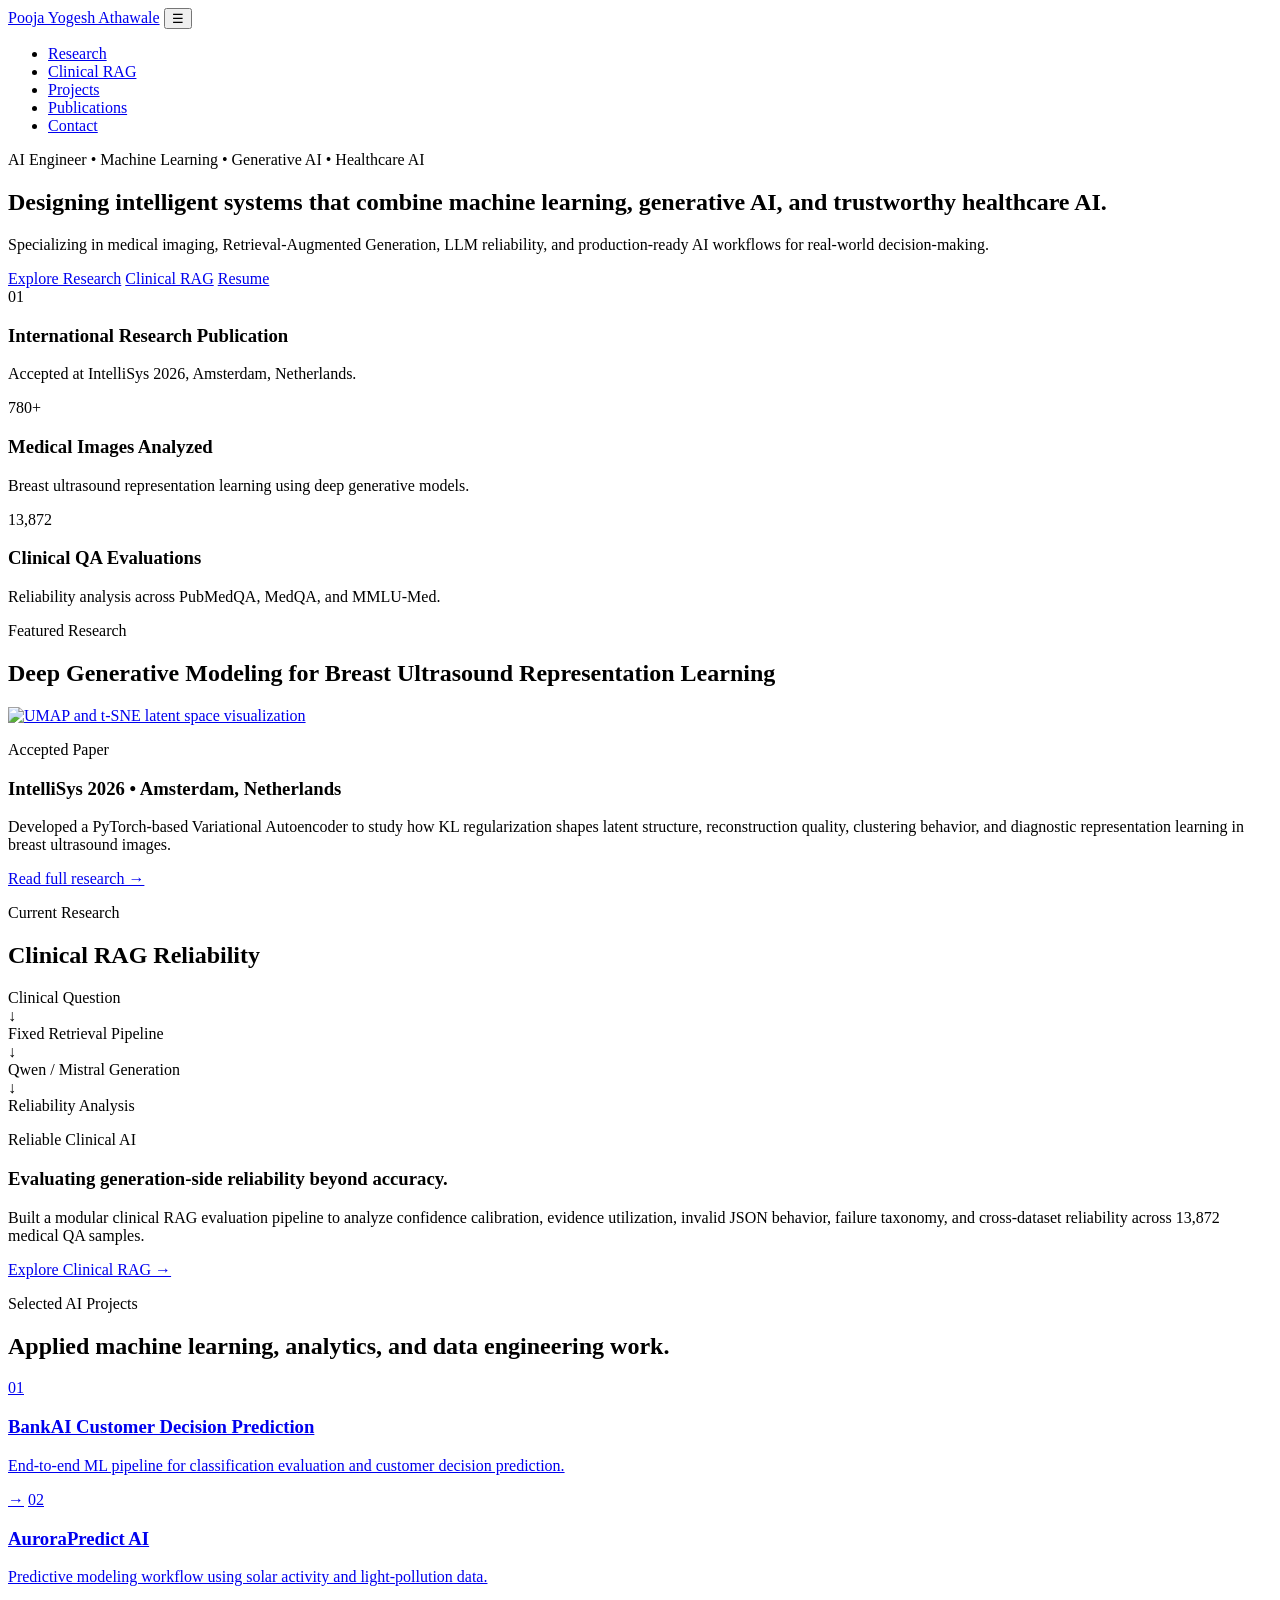
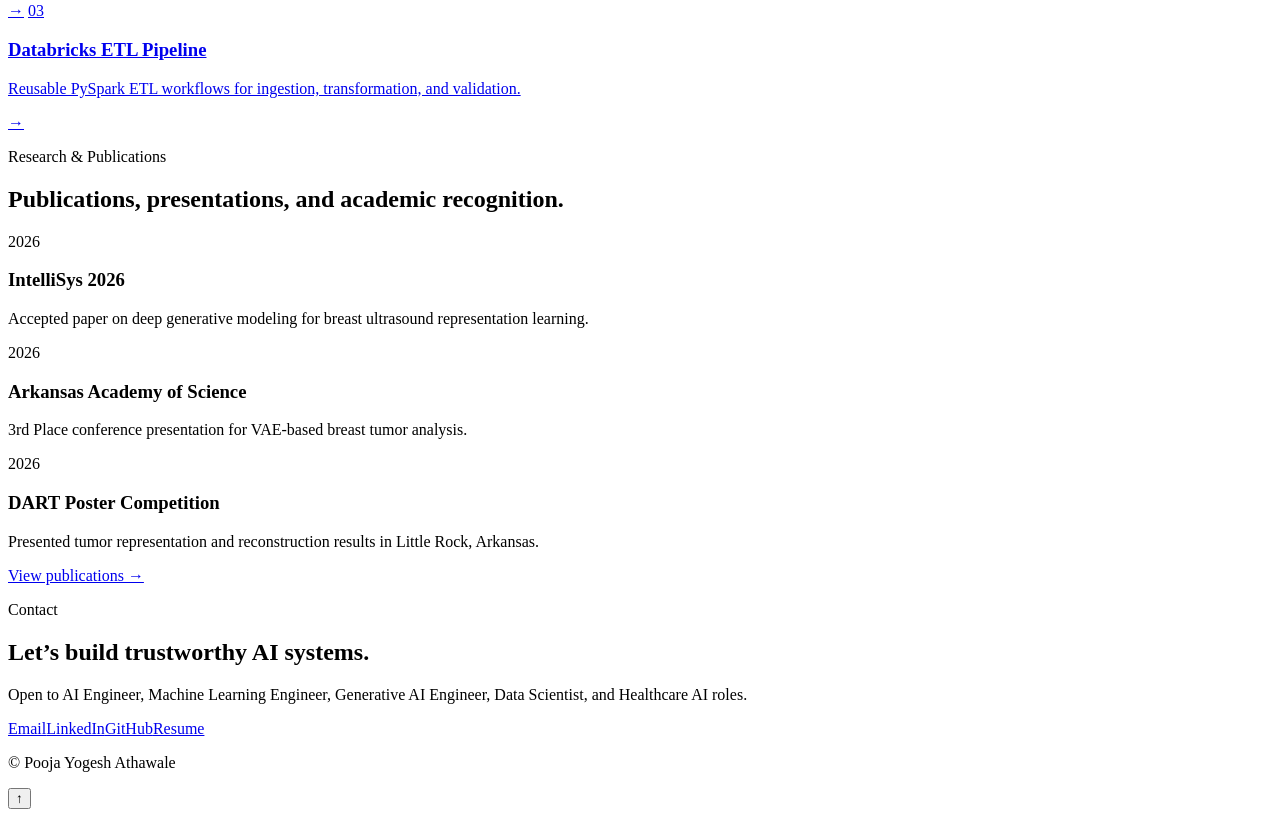
==== commit 8818ccc1: "Add files via upload" ====
--- a/index.html
+++ b/index.html
@@ -3,230 +3,94 @@
 <head>
   <meta charset="UTF-8" />
   <meta name="viewport" content="width=device-width, initial-scale=1.0" />
-
-  <title>Pooja Yogesh Athawale | AI Research Portfolio</title>
-
+  <meta name="description" content="Pooja Yogesh Athawale — AI Engineer specializing in Generative AI, Healthcare AI, Clinical RAG, Medical Imaging, and Machine Learning." />
+  <title>Pooja Yogesh Athawale | AI Engineer & Researcher</title>
   <link rel="preconnect" href="https://fonts.googleapis.com">
   <link rel="preconnect" href="https://fonts.gstatic.com" crossorigin>
   <link href="https://fonts.googleapis.com/css2?family=Inter:wght@400;500;600;700;800;900&display=swap" rel="stylesheet">
-
-  <link rel="stylesheet" href="style.css" />
+  <link rel="stylesheet" href="css/style.css" />
 </head>
-
 <body>
-
 <header class="site-header">
   <nav class="nav">
-    <a href="index.html" class="brand">Pooja Yogesh Athawale</a>
-
-    <button class="menu-btn" id="menuBtn">☰</button>
-
+    <a class="brand" href="index.html">Pooja Yogesh Athawale</a>
+    <button class="menu-btn" id="menuBtn" aria-label="Open navigation">☰</button>
     <ul class="nav-links" id="navLinks">
-      <li><a href="#research">Research</a></li>
-      <li><a href="#clinical-rag">Clinical RAG</a></li>
-      <li><a href="#projects">Projects</a></li>
-      <li><a href="#publications">Publications</a></li>
-      <li><a href="#contact" class="nav-pill">Contact</a></li>
+      <li><a href="research.html">Research</a></li>
+      <li><a href="clinical-rag.html">Clinical RAG</a></li>
+      <li><a href="projects.html">Projects</a></li>
+      <li><a href="publications.html">Publications</a></li>
+      <li><a class="nav-pill" href="#contact">Contact</a></li>
     </ul>
   </nav>
 </header>
-
 <main>
-
   <section class="hero">
-    <p class="eyebrow reveal">AI Engineer • Machine Learning • Generative AI</p>
-
-    <h1 class="reveal">
-      Building trustworthy AI systems for healthcare and enterprise decision-making.
-    </h1>
-
-    <p class="hero-copy reveal">
-      Specializing in Healthcare AI, Medical Imaging, Retrieval-Augmented Generation,
-      LLM reliability, and production-ready machine learning systems.
-    </p>
-
+    <p class="eyebrow reveal">AI Engineer • Machine Learning • Generative AI • Healthcare AI</p>
+    <h1 class="reveal">Designing intelligent systems that combine machine learning, generative AI, and trustworthy healthcare AI.</h1>
+    <p class="hero-copy reveal">Specializing in medical imaging, Retrieval-Augmented Generation, LLM reliability, and production-ready AI workflows for real-world decision-making.</p>
     <div class="hero-actions reveal">
-      <a href="#research" class="btn primary">Explore Research</a>
-      <a href="#clinical-rag" class="btn secondary">View Clinical RAG</a>
+      <a href="research.html" class="btn primary">Explore Research</a>
+      <a href="clinical-rag.html" class="btn secondary">Clinical RAG</a>
       <a href="assets/PoojaResume2026.pdf" target="_blank" class="btn ghost">Resume</a>
     </div>
   </section>
 
-  <section class="impact">
-    <div class="impact-item reveal">
-      <span>01</span>
-      <h3>International Research Publication</h3>
-      <p>Accepted at IntelliSys 2026, Amsterdam, Netherlands.</p>
-    </div>
-
-    <div class="impact-item reveal">
-      <span>780+</span>
-      <h3>Medical Images Analyzed</h3>
-      <p>Breast ultrasound representation learning using deep generative models.</p>
-    </div>
-
-    <div class="impact-item reveal">
-      <span>13,872</span>
-      <h3>Clinical QA Evaluations</h3>
-      <p>Reliability analysis across PubMedQA, MedQA, and MMLU-Med.</p>
+  <section class="impact-wrap">
+    <div class="impact-grid">
+      <article class="impact-item reveal"><span>01</span><h3>International Research Publication</h3><p>Accepted at IntelliSys 2026, Amsterdam, Netherlands.</p></article>
+      <article class="impact-item reveal"><span>780+</span><h3>Medical Images Analyzed</h3><p>Breast ultrasound representation learning using deep generative models.</p></article>
+      <article class="impact-item reveal"><span>13,872</span><h3>Clinical QA Evaluations</h3><p>Reliability analysis across PubMedQA, MedQA, and MMLU-Med.</p></article>
     </div>
   </section>
 
-  <section id="research" class="feature-section">
-    <div class="section-title reveal">
-      <p class="eyebrow">Featured Research</p>
-      <h2>Deep Generative Modeling for Breast Ultrasound Representation Learning</h2>
-    </div>
-
-    <div class="large-visual reveal">
-      <img src="assets/breast/umap_tsne_combined.png" alt="UMAP and t-SNE latent space visualization">
-    </div>
-
+  <section class="feature-section" id="research">
+    <div class="section-heading reveal"><p class="eyebrow">Featured Research</p><h2>Deep Generative Modeling for Breast Ultrasound Representation Learning</h2></div>
+    <a class="visual-block reveal" href="research.html"><img src="assets/breast/umap_tsne_combined.png" alt="UMAP and t-SNE latent space visualization"></a>
     <div class="feature-copy reveal">
-      <div>
-        <p class="label">Accepted Paper</p>
-        <h3>IntelliSys 2026 • Amsterdam, Netherlands</h3>
-      </div>
-
-      <p>
-        Developed a PyTorch-based Variational Autoencoder to study how KL regularization
-        shapes latent space structure, reconstruction quality, clustering behavior,
-        and medical image representation learning in breast ultrasound data.
-      </p>
-
-      <a href="research.html" class="arrow-link">Read full research →</a>
+      <div><p class="label">Accepted Paper</p><h3>IntelliSys 2026 • Amsterdam, Netherlands</h3></div>
+      <p>Developed a PyTorch-based Variational Autoencoder to study how KL regularization shapes latent structure, reconstruction quality, clustering behavior, and diagnostic representation learning in breast ultrasound images.</p>
+      <a class="arrow-link" href="research.html">Read full research →</a>
     </div>
   </section>
 
-  <section id="clinical-rag" class="feature-section soft">
-    <div class="section-title reveal">
-      <p class="eyebrow">Current Research</p>
-      <h2>Clinical RAG Reliability</h2>
-    </div>
-
-    <div class="rag-visual reveal">
-      <div>Clinical Question</div>
-      <span>↓</span>
-      <div>Fixed Retrieval Pipeline</div>
-      <span>↓</span>
-      <div>Qwen / Mistral Generation</div>
-      <span>↓</span>
-      <div>Reliability Analysis</div>
-    </div>
-
+  <section class="feature-section soft" id="clinical-rag">
+    <div class="section-heading reveal"><p class="eyebrow">Current Research</p><h2>Clinical RAG Reliability</h2></div>
+    <div class="rag-visual reveal"><div>Clinical Question</div><span>↓</span><div>Fixed Retrieval Pipeline</div><span>↓</span><div>Qwen / Mistral Generation</div><span>↓</span><div>Reliability Analysis</div></div>
     <div class="feature-copy reveal">
-      <div>
-        <p class="label">Reliable Clinical AI</p>
-        <h3>Evaluating generation-side reliability beyond accuracy.</h3>
-      </div>
-
-      <p>
-        Built a modular clinical RAG evaluation pipeline to analyze confidence calibration,
-        evidence utilization, invalid JSON behavior, failure taxonomy, and cross-dataset
-        reliability across 13,872 medical QA samples.
-      </p>
-
-      <a href="clinical-rag.html" class="arrow-link">Explore Clinical RAG →</a>
+      <div><p class="label">Reliable Clinical AI</p><h3>Evaluating generation-side reliability beyond accuracy.</h3></div>
+      <p>Built a modular clinical RAG evaluation pipeline to analyze confidence calibration, evidence utilization, invalid JSON behavior, failure taxonomy, and cross-dataset reliability across 13,872 medical QA samples.</p>
+      <a class="arrow-link" href="clinical-rag.html">Explore Clinical RAG →</a>
     </div>
   </section>
 
-  <section id="projects" class="projects-section">
-    <div class="section-title reveal">
-      <p class="eyebrow">Selected AI Projects</p>
-      <h2>Applied machine learning, analytics, and data engineering work.</h2>
-    </div>
-
+  <section class="projects-section">
+    <div class="section-heading reveal"><p class="eyebrow">Selected AI Projects</p><h2>Applied machine learning, analytics, and data engineering work.</h2></div>
     <div class="project-list">
-      <a href="projects.html" class="project-row reveal">
-        <span>01</span>
-        <div>
-          <h3>BankAI Customer Decision Prediction</h3>
-          <p>End-to-end ML pipeline for customer decision prediction and classification evaluation.</p>
-        </div>
-        <strong>→</strong>
-      </a>
-
-      <a href="projects.html" class="project-row reveal">
-        <span>02</span>
-        <div>
-          <h3>AuroraPredict AI</h3>
-          <p>Predictive modeling workflow using solar activity and light-pollution data.</p>
-        </div>
-        <strong>→</strong>
-      </a>
-
-      <a href="projects.html" class="project-row reveal">
-        <span>03</span>
-        <div>
-          <h3>Databricks ETL Pipeline</h3>
-          <p>Reusable PySpark ETL workflows for ingestion, transformation, and validation.</p>
-        </div>
-        <strong>→</strong>
-      </a>
+      <a class="project-row reveal" href="projects.html"><span>01</span><div><h3>BankAI Customer Decision Prediction</h3><p>End-to-end ML pipeline for classification evaluation and customer decision prediction.</p></div><strong>→</strong></a>
+      <a class="project-row reveal" href="projects.html"><span>02</span><div><h3>AuroraPredict AI</h3><p>Predictive modeling workflow using solar activity and light-pollution data.</p></div><strong>→</strong></a>
+      <a class="project-row reveal" href="projects.html"><span>03</span><div><h3>Databricks ETL Pipeline</h3><p>Reusable PySpark ETL workflows for ingestion, transformation, and validation.</p></div><strong>→</strong></a>
     </div>
   </section>
 
-  <section id="publications" class="publications-section soft">
-    <div class="section-title reveal">
-      <p class="eyebrow">Research & Publications</p>
-      <h2>Publications, presentations, and academic recognition.</h2>
+  <section class="publications-section soft">
+    <div class="section-heading reveal"><p class="eyebrow">Research & Publications</p><h2>Publications, presentations, and academic recognition.</h2></div>
+    <div class="timeline reveal">
+      <div class="timeline-item"><span>2026</span><div><h3>IntelliSys 2026</h3><p>Accepted paper on deep generative modeling for breast ultrasound representation learning.</p></div></div>
+      <div class="timeline-item"><span>2026</span><div><h3>Arkansas Academy of Science</h3><p>3rd Place conference presentation for VAE-based breast tumor analysis.</p></div></div>
+      <div class="timeline-item"><span>2026</span><div><h3>DART Poster Competition</h3><p>Presented tumor representation and reconstruction results in Little Rock, Arkansas.</p></div></div>
     </div>
-
-    <div class="timeline reveal">
-      <div class="timeline-item">
-        <span>2026</span>
-        <div>
-          <h3>IntelliSys 2026</h3>
-          <p>Accepted paper on deep generative modeling for breast ultrasound representation learning.</p>
-        </div>
-      </div>
-
-      <div class="timeline-item">
-        <span>2026</span>
-        <div>
-          <h3>Arkansas Academy of Science</h3>
-          <p>3rd Place conference presentation for VAE-based breast tumor analysis.</p>
-        </div>
-      </div>
-
-      <div class="timeline-item">
-        <span>2026</span>
-        <div>
-          <h3>DART Poster Competition</h3>
-          <p>Presented tumor representation and reconstruction results in Little Rock, Arkansas.</p>
-        </div>
-      </div>
-    </div>
-
     <a href="publications.html" class="arrow-link reveal">View publications →</a>
   </section>
 
-  <section id="contact" class="contact-section">
-    <p class="eyebrow reveal">Contact</p>
-
-    <h2 class="reveal">Let’s build trustworthy AI systems.</h2>
-
-    <p class="reveal">
-      Open to AI Engineer, Machine Learning Engineer, Generative AI Engineer,
-      Data Scientist, and Healthcare AI roles.
-    </p>
-
-    <div class="contact-links reveal">
-      <a href="mailto:athawale.pooja2015@gmail.com">Email</a>
-      <a href="https://www.linkedin.com/in/pooja-athawale-2a9a47231/" target="_blank">LinkedIn</a>
-      <a href="https://github.com/athawalepy2015" target="_blank">GitHub</a>
-      <a href="assets/PoojaResume2026.pdf" target="_blank">Resume</a>
-    </div>
+  <section class="contact-section" id="contact">
+    <p class="eyebrow reveal">Contact</p><h2 class="reveal">Let’s build trustworthy AI systems.</h2>
+    <p class="reveal">Open to AI Engineer, Machine Learning Engineer, Generative AI Engineer, Data Scientist, and Healthcare AI roles.</p>
+    <div class="contact-links reveal"><a href="mailto:athawale.pooja2015@gmail.com">Email</a><a href="https://www.linkedin.com/in/pooja-athawale-2a9a47231/" target="_blank">LinkedIn</a><a href="https://github.com/athawalepy2015" target="_blank">GitHub</a><a href="assets/PoojaResume2026.pdf" target="_blank">Resume</a></div>
   </section>
-
 </main>
-
-<footer>
-  <p>© <span id="year"></span> Pooja Yogesh Athawale</p>
-</footer>
-
+<footer><p>© <span id="year"></span> Pooja Yogesh Athawale</p></footer>
 <button id="topBtn" class="top-btn">↑</button>
-
-<script src="script.js"></script>
+<script src="js/script.js"></script>
 </body>
 </html>
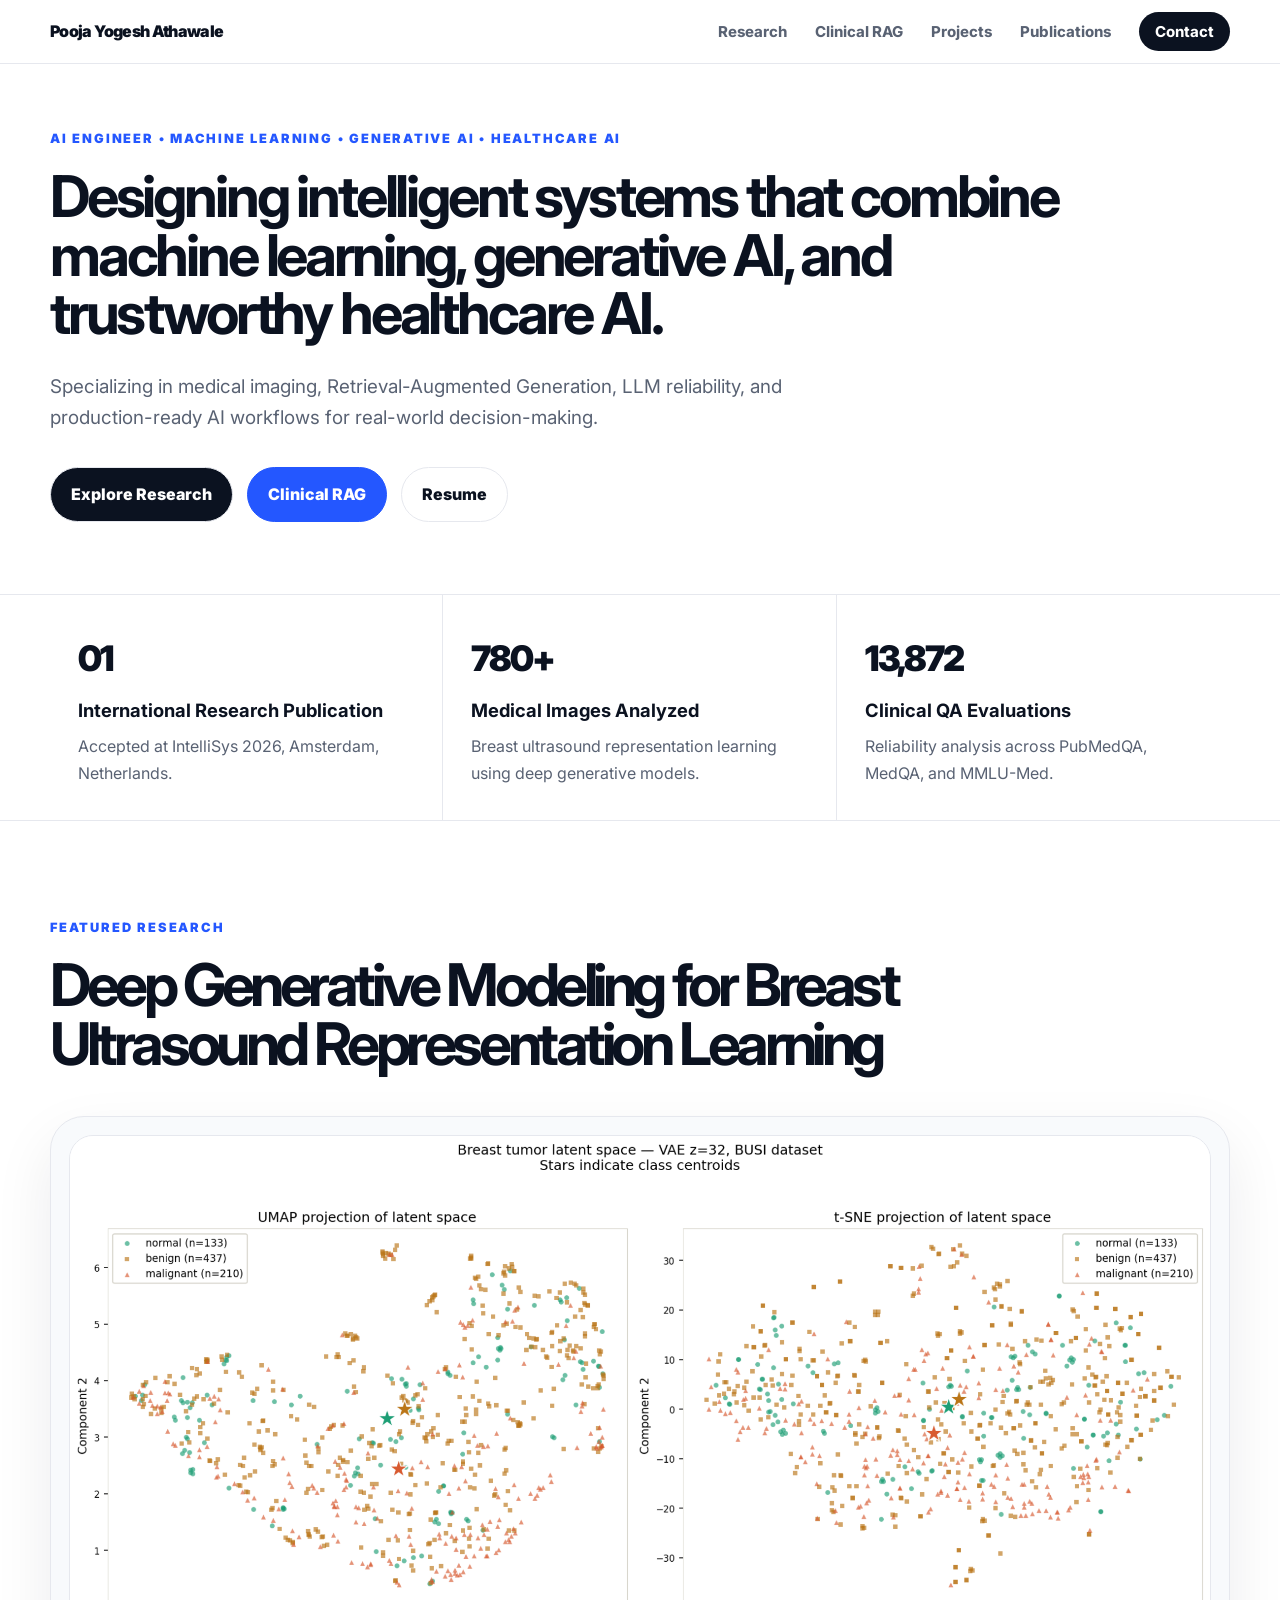
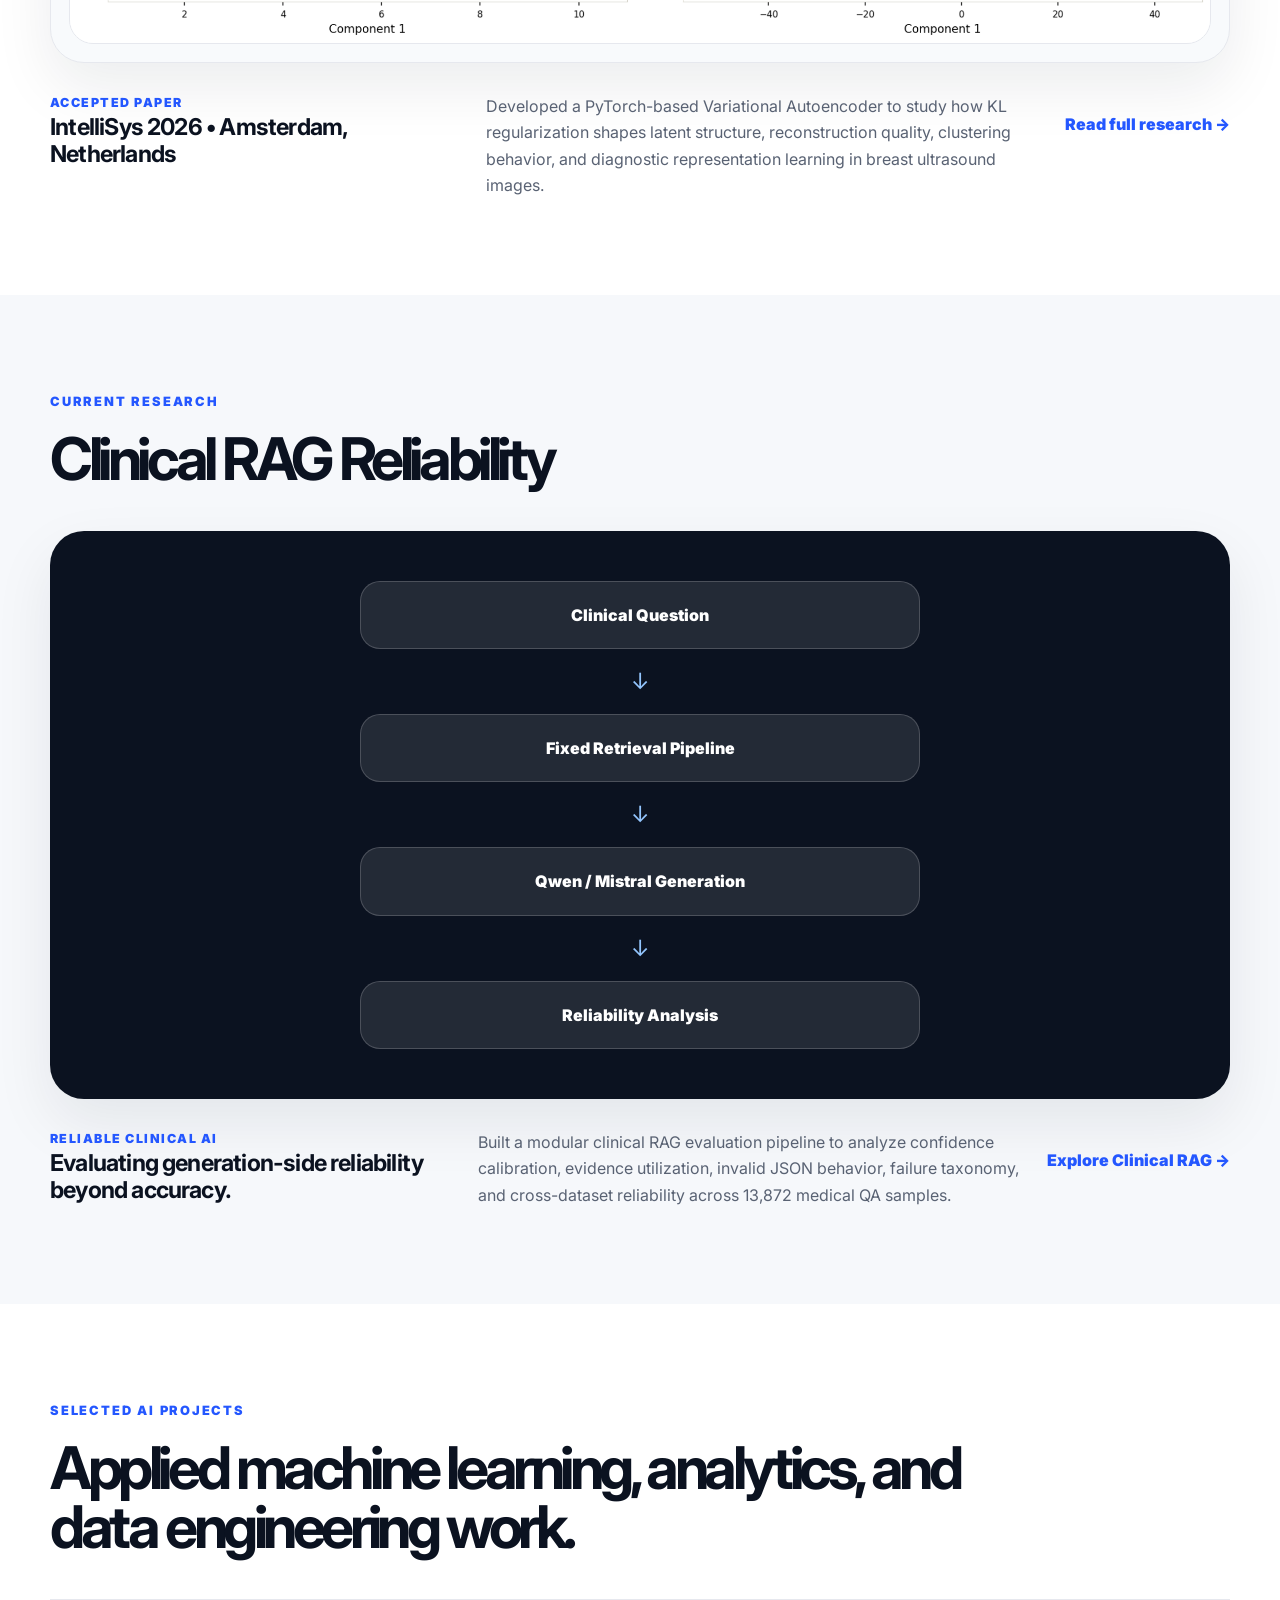
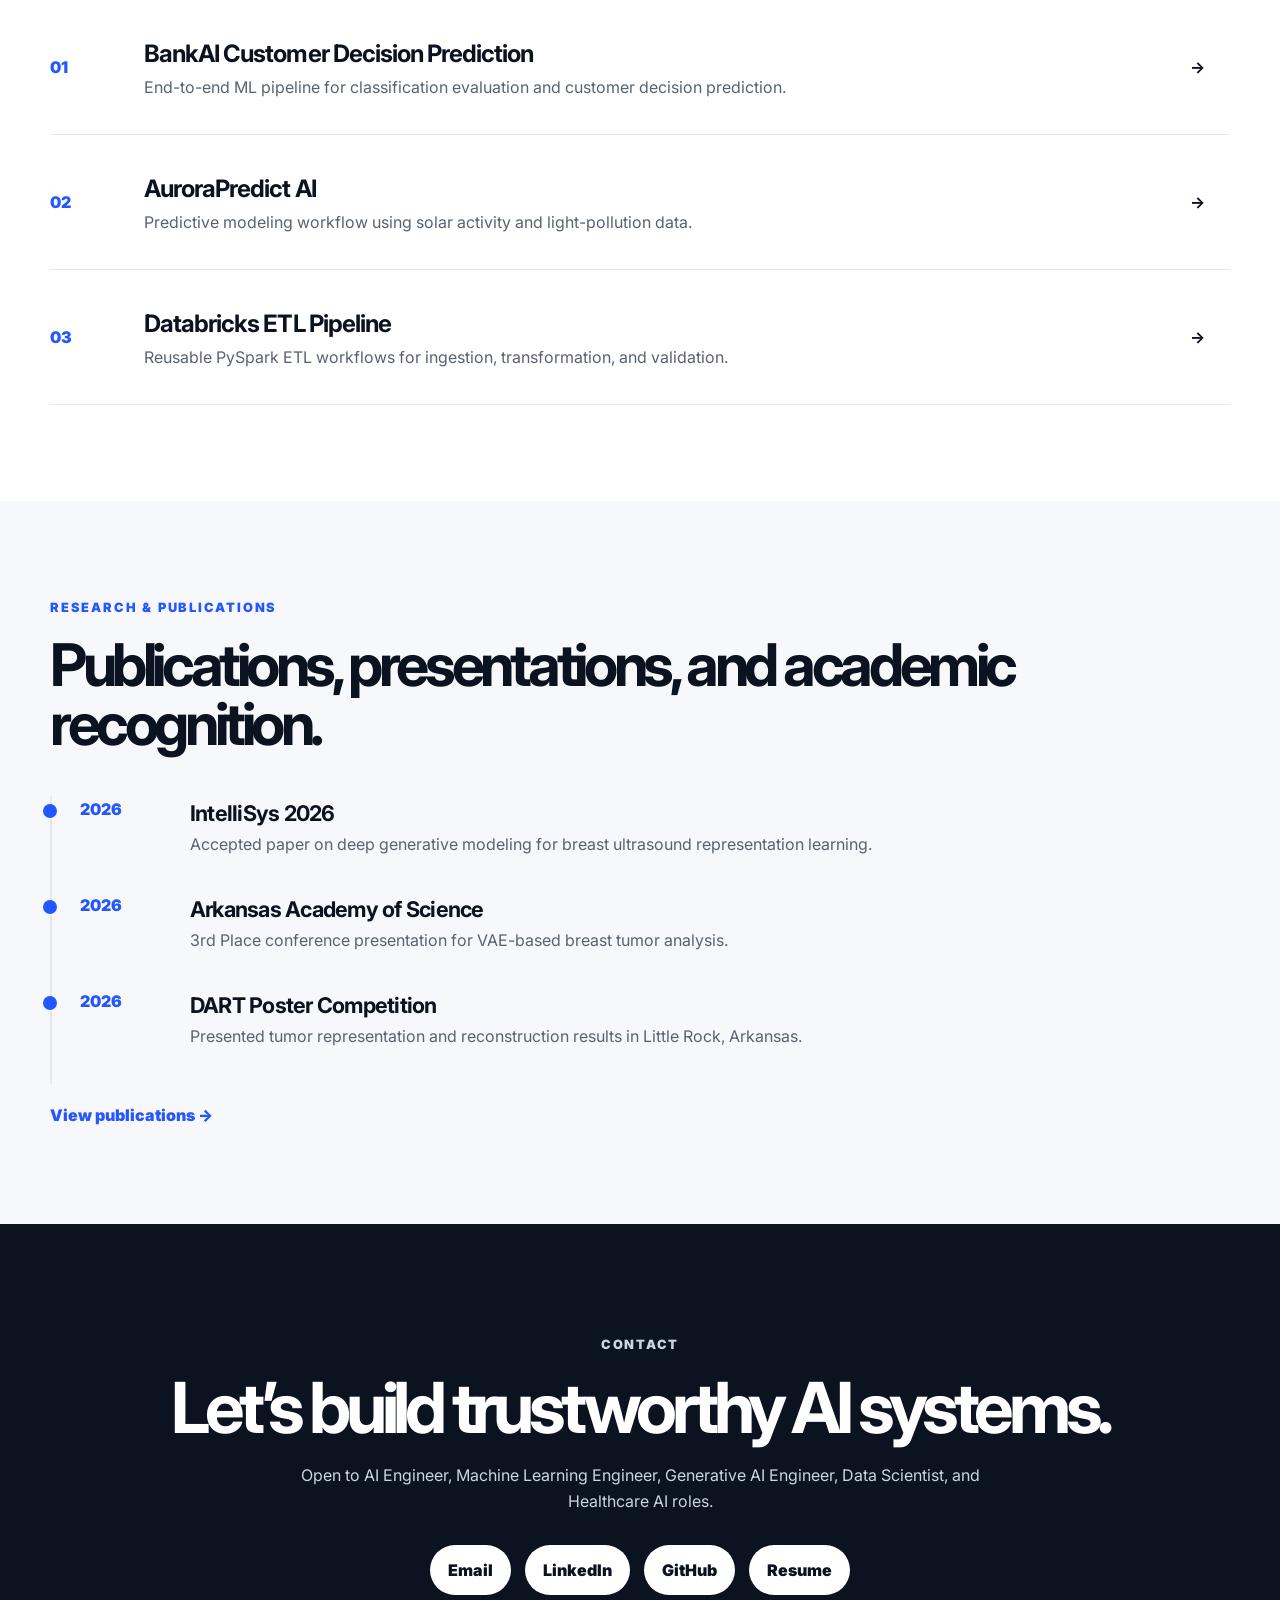
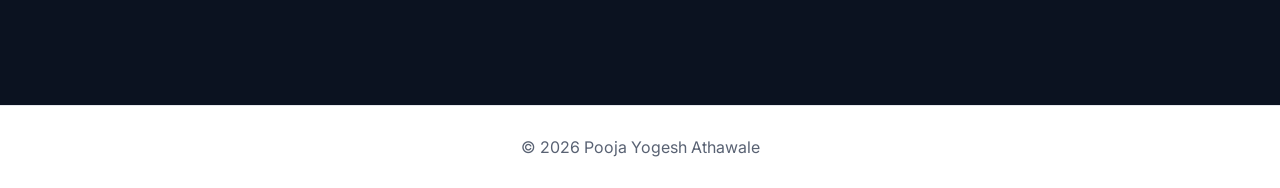
==== commit 26336f3a: "Change resume link in contact section Updated the resume link in the contact section." ====
--- a/index.html
+++ b/index.html
@@ -86,7 +86,7 @@
   <section class="contact-section" id="contact">
     <p class="eyebrow reveal">Contact</p><h2 class="reveal">Let’s build trustworthy AI systems.</h2>
     <p class="reveal">Open to AI Engineer, Machine Learning Engineer, Generative AI Engineer, Data Scientist, and Healthcare AI roles.</p>
-    <div class="contact-links reveal"><a href="mailto:athawale.pooja2015@gmail.com">Email</a><a href="https://www.linkedin.com/in/pooja-athawale-2a9a47231/" target="_blank">LinkedIn</a><a href="https://github.com/athawalepy2015" target="_blank">GitHub</a><a href="assets/PoojaResume2026.pdf" target="_blank">Resume</a></div>
+    <div class="contact-links reveal"><a href="mailto:athawale.pooja2015@gmail.com">Email</a><a href="https://www.linkedin.com/in/pooja-athawale-2a9a47231/" target="_blank">LinkedIn</a><a href="https://github.com/athawalepy2015" target="_blank">GitHub</a><a href="assets/PoojaAthawale_6yrs_AI_Data.pdf" target="_blank">Resume</a></div>
   </section>
 </main>
 <footer><p>© <span id="year"></span> Pooja Yogesh Athawale</p></footer>
--- a/css/style.css
+++ b/css/style.css
@@ -0,0 +1,724 @@
+:root {
+    --bg: #fff;
+    --soft: #f6f8fb;
+    --text: #0b1220;
+    --muted: #596273;
+    --line: #e6e8ee;
+    --accent: #2457ff;
+    --accent-soft: #eef3ff;
+    --card: #fff;
+    --shadow: 0 24px 60px rgba(15, 23, 42, .08);
+}
+
+* {
+    box-sizing: border-box;
+    margin: 0;
+    padding: 0;
+}
+
+html {
+    scroll-behavior: smooth;
+}
+
+body {
+    font-family: Inter, system-ui, sans-serif;
+    background: var(--bg);
+    color: var(--text);
+    line-height: 1.65;
+}
+
+a {
+    text-decoration: none;
+    color: inherit;
+}
+
+img {
+    display: block;
+    width: 100%;
+}
+
+
+/* =========================================================
+   HEADER / NAVIGATION
+========================================================= */
+
+.site-header {
+    position: sticky;
+    top: 0;
+    z-index: 50;
+    background: rgba(255, 255, 255, .88);
+    backdrop-filter: blur(18px);
+    border-bottom: 1px solid var(--line);
+}
+
+.nav {
+    width: min(1180px, calc(100% - 32px));
+    margin: auto;
+    display: flex;
+    justify-content: space-between;
+    align-items: center;
+    padding: 18px 0;
+}
+
+.brand {
+    font-weight: 900;
+    letter-spacing: -.04em;
+}
+
+.nav-links {
+    display: flex;
+    align-items: center;
+    gap: 28px;
+    list-style: none;
+}
+
+.nav-links a {
+    font-size: .94rem;
+    font-weight: 750;
+    color: var(--muted);
+}
+
+.nav-links a:hover {
+    color: var(--accent);
+}
+
+.nav-pill {
+    background: var(--text);
+    color: #fff !important;
+    padding: 10px 16px;
+    border-radius: 999px;
+}
+
+.menu-btn {
+    display: none;
+    width: 42px;
+    height: 42px;
+    border: 1px solid var(--line);
+    background: #fff;
+    border-radius: 12px;
+    font-size: 1.1rem;
+}
+
+
+/* =========================================================
+   MAIN SECTIONS
+========================================================= */
+
+.hero,
+.feature-section,
+.projects-section,
+.publications-section,
+.content-section {
+    width: min(1180px, calc(100% - 32px));
+    margin: auto;
+    padding: 96px 0;
+}
+
+
+/* =========================================================
+   HERO
+========================================================= */
+
+.hero {
+    padding-top: 64px;
+    padding-bottom: 72px;
+}
+
+.page-hero {
+    padding-bottom: 56px;
+}
+
+.eyebrow {
+    color: var(--accent);
+    font-size: .8rem;
+    letter-spacing: .14em;
+    text-transform: uppercase;
+    font-weight: 900;
+    margin-bottom: 18px;
+}
+
+/* UPDATED: Reduced hero heading size */
+.hero h1 {
+    font-size: clamp(2.8rem, 4.5vw, 4.8rem);
+    line-height: 1.02;
+    letter-spacing: -.055em;
+    max-width: 1050px;
+}
+
+.hero-copy {
+    font-size: 1.18rem;
+    color: var(--muted);
+    max-width: 760px;
+    margin-top: 28px;
+}
+
+.hero-actions {
+    display: flex;
+    flex-wrap: wrap;
+    gap: 14px;
+    margin-top: 34px;
+}
+
+
+/* =========================================================
+   BUTTONS
+========================================================= */
+
+.btn {
+    display: inline-flex;
+    align-items: center;
+    justify-content: center;
+    padding: 13px 20px;
+    border: 1px solid var(--line);
+    border-radius: 999px;
+    font-weight: 850;
+    transition: .25s;
+}
+
+.btn:hover {
+    transform: translateY(-3px);
+}
+
+.primary {
+    background: var(--text);
+    color: #fff;
+}
+
+.secondary {
+    background: var(--accent);
+    color: #fff;
+    border-color: var(--accent);
+}
+
+.ghost {
+    background: #fff;
+}
+
+
+/* =========================================================
+   IMPACT SECTION
+========================================================= */
+
+.impact-wrap {
+    border-top: 1px solid var(--line);
+    border-bottom: 1px solid var(--line);
+}
+
+.impact-grid {
+    width: min(1180px, calc(100% - 32px));
+    margin: auto;
+    display: grid;
+    grid-template-columns: repeat(3, 1fr);
+}
+
+.impact-item {
+    padding: 34px 28px;
+    border-right: 1px solid var(--line);
+}
+
+.impact-item:last-child {
+    border-right: none;
+}
+
+.impact-item span {
+    font-size: 2.2rem;
+    font-weight: 900;
+    letter-spacing: -.06em;
+}
+
+.impact-item h3 {
+    font-size: 1.15rem;
+    margin: 8px 0;
+}
+
+.impact-item p,
+.feature-copy p,
+.project-row p,
+.timeline p,
+.info-card p,
+.gallery-card p,
+.project-card p,
+.contact-section p {
+    color: var(--muted);
+}
+
+
+/* =========================================================
+   SOFT BACKGROUND SECTION
+========================================================= */
+
+.soft {
+    width: 100%;
+    background: var(--soft);
+    padding-left: max(16px, calc((100% - 1180px) / 2));
+    padding-right: max(16px, calc((100% - 1180px) / 2));
+}
+
+
+/* =========================================================
+   SECTION HEADINGS
+========================================================= */
+
+.section-heading {
+    margin-bottom: 42px;
+}
+
+.section-heading h2 {
+    font-size: clamp(2.2rem, 4.6vw, 4.7rem);
+    letter-spacing: -.075em;
+    line-height: 1;
+    max-width: 980px;
+}
+
+
+/* =========================================================
+   VISUAL BLOCK
+========================================================= */
+
+.visual-block {
+    display: block;
+    background: #f8fafc;
+    border: 1px solid var(--line);
+    border-radius: 34px;
+    padding: 18px;
+    box-shadow: var(--shadow);
+    overflow: hidden;
+}
+
+.visual-block img {
+    border-radius: 24px;
+    border: 1px solid var(--line);
+}
+
+
+/* =========================================================
+   FEATURE CONTENT
+========================================================= */
+
+.feature-copy {
+    display: grid;
+    grid-template-columns: .85fr 1.15fr auto;
+    gap: 28px;
+    align-items: start;
+    margin-top: 30px;
+}
+
+.label {
+    font-size: .78rem;
+    text-transform: uppercase;
+    letter-spacing: .12em;
+    font-weight: 900;
+    color: var(--accent) !important;
+}
+
+.feature-copy h3 {
+    font-size: 1.45rem;
+    line-height: 1.2;
+    letter-spacing: -.035em;
+}
+
+.arrow-link {
+    display: inline-block;
+    color: var(--accent);
+    font-weight: 900;
+    margin-top: 18px;
+}
+
+
+/* =========================================================
+   RAG VISUAL
+========================================================= */
+
+.rag-visual {
+    background: #0b1220;
+    color: #fff;
+    border-radius: 34px;
+    padding: 50px;
+    display: flex;
+    flex-direction: column;
+    gap: 14px;
+    align-items: center;
+    box-shadow: var(--shadow);
+}
+
+.rag-visual div {
+    width: min(560px, 100%);
+    text-align: center;
+    padding: 20px;
+    border-radius: 20px;
+    background: rgba(255, 255, 255, .1);
+    border: 1px solid rgba(255, 255, 255, .18);
+    font-weight: 900;
+}
+
+.rag-visual span {
+    color: #93c5fd;
+    font-size: 1.4rem;
+}
+
+
+/* =========================================================
+   PROJECT LIST
+========================================================= */
+
+.project-list {
+    border-top: 1px solid var(--line);
+}
+
+.project-row {
+    display: grid;
+    grid-template-columns: 70px 1fr 40px;
+    gap: 24px;
+    align-items: center;
+    padding: 34px 0;
+    border-bottom: 1px solid var(--line);
+    transition: .25s;
+}
+
+.project-row:hover {
+    transform: translateX(8px);
+}
+
+.project-row span {
+    font-weight: 900;
+    color: var(--accent);
+}
+
+.project-row h3 {
+    font-size: 1.5rem;
+    letter-spacing: -.04em;
+}
+
+
+/* =========================================================
+   TIMELINE
+========================================================= */
+
+.timeline {
+    border-left: 2px solid var(--line);
+    padding-left: 28px;
+    max-width: 900px;
+}
+
+.timeline-item {
+    position: relative;
+    display: grid;
+    grid-template-columns: 90px 1fr;
+    gap: 20px;
+    padding: 0 0 34px;
+}
+
+.timeline-item:before {
+    content: "";
+    position: absolute;
+    left: -37px;
+    top: 8px;
+    width: 14px;
+    height: 14px;
+    border-radius: 50%;
+    background: var(--accent);
+}
+
+.timeline-item span {
+    font-weight: 900;
+    color: var(--accent);
+}
+
+.timeline-item h3 {
+    font-size: 1.35rem;
+    letter-spacing: -.035em;
+}
+
+
+/* =========================================================
+   CARDS / GRIDS
+========================================================= */
+
+.quad-grid,
+.card-grid {
+    display: grid;
+    grid-template-columns: repeat(3, 1fr);
+    gap: 22px;
+}
+
+.quad-grid {
+    grid-template-columns: repeat(4, 1fr);
+}
+
+.info-card,
+.project-card,
+.gallery-card {
+    background: white;
+    border: 1px solid var(--line);
+    border-radius: 28px;
+    padding: 28px;
+    box-shadow: var(--shadow);
+}
+
+.info-card h3,
+.project-card h3,
+.gallery-card h3 {
+    font-size: 1.32rem;
+    letter-spacing: -.035em;
+    margin-bottom: 10px;
+}
+
+.gallery-grid {
+    display: grid;
+    grid-template-columns: repeat(2, 1fr);
+    gap: 24px;
+}
+
+.gallery-card img {
+    border-radius: 18px;
+    border: 1px solid var(--line);
+    margin-bottom: 18px;
+}
+
+.icon {
+    font-size: 2.2rem;
+}
+
+
+/* =========================================================
+   TAGS
+========================================================= */
+
+.tags {
+    display: flex;
+    flex-wrap: wrap;
+    gap: 8px;
+    margin-top: 16px;
+}
+
+.tags span {
+    background: var(--accent-soft);
+    color: var(--accent);
+    border: 1px solid #dbeafe;
+    border-radius: 999px;
+    padding: 7px 10px;
+    font-size: .82rem;
+    font-weight: 800;
+}
+
+
+/* =========================================================
+   CONTACT
+========================================================= */
+
+.contact-section {
+    background: #0b1220;
+    color: #fff;
+    text-align: center;
+    padding: 110px max(16px, calc((100% - 1180px) / 2));
+}
+
+.contact-section h2 {
+    font-size: clamp(2.5rem, 5.5vw, 5rem);
+    line-height: 1;
+    letter-spacing: -.075em;
+    margin-bottom: 18px;
+}
+
+.contact-section p {
+    max-width: 760px;
+    margin-left: auto;
+    margin-right: auto;
+    color: #cbd5e1;
+}
+
+.contact-links {
+    display: flex;
+    justify-content: center;
+    flex-wrap: wrap;
+    gap: 14px;
+    margin-top: 30px;
+}
+
+.contact-links a {
+    background: #fff;
+    color: #0b1220;
+    border-radius: 999px;
+    padding: 12px 18px;
+    font-weight: 900;
+}
+
+
+/* =========================================================
+   FOOTER
+========================================================= */
+
+footer {
+    text-align: center;
+    padding: 28px;
+    border-top: 1px solid var(--line);
+    color: var(--muted);
+}
+
+
+/* =========================================================
+   BACK TO TOP BUTTON
+========================================================= */
+
+.top-btn {
+    position: fixed;
+    right: 22px;
+    bottom: 22px;
+    width: 46px;
+    height: 46px;
+    border-radius: 50%;
+    border: 0;
+    background: var(--text);
+    color: white;
+    font-weight: 900;
+    display: none;
+}
+
+.top-btn.show {
+    display: block;
+}
+
+
+/* =========================================================
+   SCROLL REVEAL
+========================================================= */
+
+.reveal {
+    opacity: 0;
+    transform: translateY(24px);
+    transition: .7s ease;
+}
+
+.reveal.active {
+    opacity: 1;
+    transform: translateY(0);
+}
+
+
+/* =========================================================
+   TABLET
+========================================================= */
+
+@media (max-width: 960px) {
+
+    .menu-btn {
+        display: block;
+    }
+
+    .nav-links {
+        position: absolute;
+        left: 16px;
+        right: 16px;
+        top: 72px;
+        display: none;
+        flex-direction: column;
+        background: white;
+        border: 1px solid var(--line);
+        border-radius: 20px;
+        padding: 20px;
+        box-shadow: var(--shadow);
+    }
+
+    .nav-links.open {
+        display: flex;
+    }
+
+    .hero,
+    .feature-section,
+    .projects-section,
+    .publications-section,
+    .content-section {
+        padding: 70px 0;
+    }
+
+    /* Reduced tablet hero size */
+    .hero h1 {
+        font-size: 3rem;
+        line-height: 1.03;
+        letter-spacing: -.05em;
+    }
+
+    .impact-grid,
+    .feature-copy,
+    .quad-grid,
+    .card-grid,
+    .gallery-grid {
+        grid-template-columns: 1fr;
+    }
+
+    .impact-item {
+        border-right: 0;
+        border-bottom: 1px solid var(--line);
+    }
+
+    .impact-item:last-child {
+        border-bottom: 0;
+    }
+
+    .project-row {
+        grid-template-columns: 40px 1fr 24px;
+    }
+
+    .section-heading h2 {
+        font-size: 2.7rem;
+    }
+}
+
+
+/* =========================================================
+   MOBILE
+========================================================= */
+
+@media (max-width: 560px) {
+
+    .nav {
+        width: calc(100% - 24px);
+    }
+
+    .hero,
+    .feature-section,
+    .projects-section,
+    .publications-section,
+    .content-section {
+        width: calc(100% - 24px);
+        padding: 56px 0;
+    }
+
+    /* Reduced mobile hero size */
+    .hero h1 {
+        font-size: 2.35rem;
+        line-height: 1.08;
+        letter-spacing: -.04em;
+    }
+
+    .hero-copy {
+        font-size: 1.05rem;
+        margin-top: 22px;
+    }
+
+    .eyebrow {
+        font-size: .72rem;
+        margin-bottom: 14px;
+    }
+
+    .soft {
+        padding-left: 12px;
+        padding-right: 12px;
+    }
+
+    .rag-visual {
+        padding: 28px;
+    }
+
+    .contact-section {
+        padding: 78px 16px;
+    }
+
+    .feature-copy {
+        gap: 16px;
+    }
+
+    .timeline-item {
+        grid-template-columns: 1fr;
+    }
+}
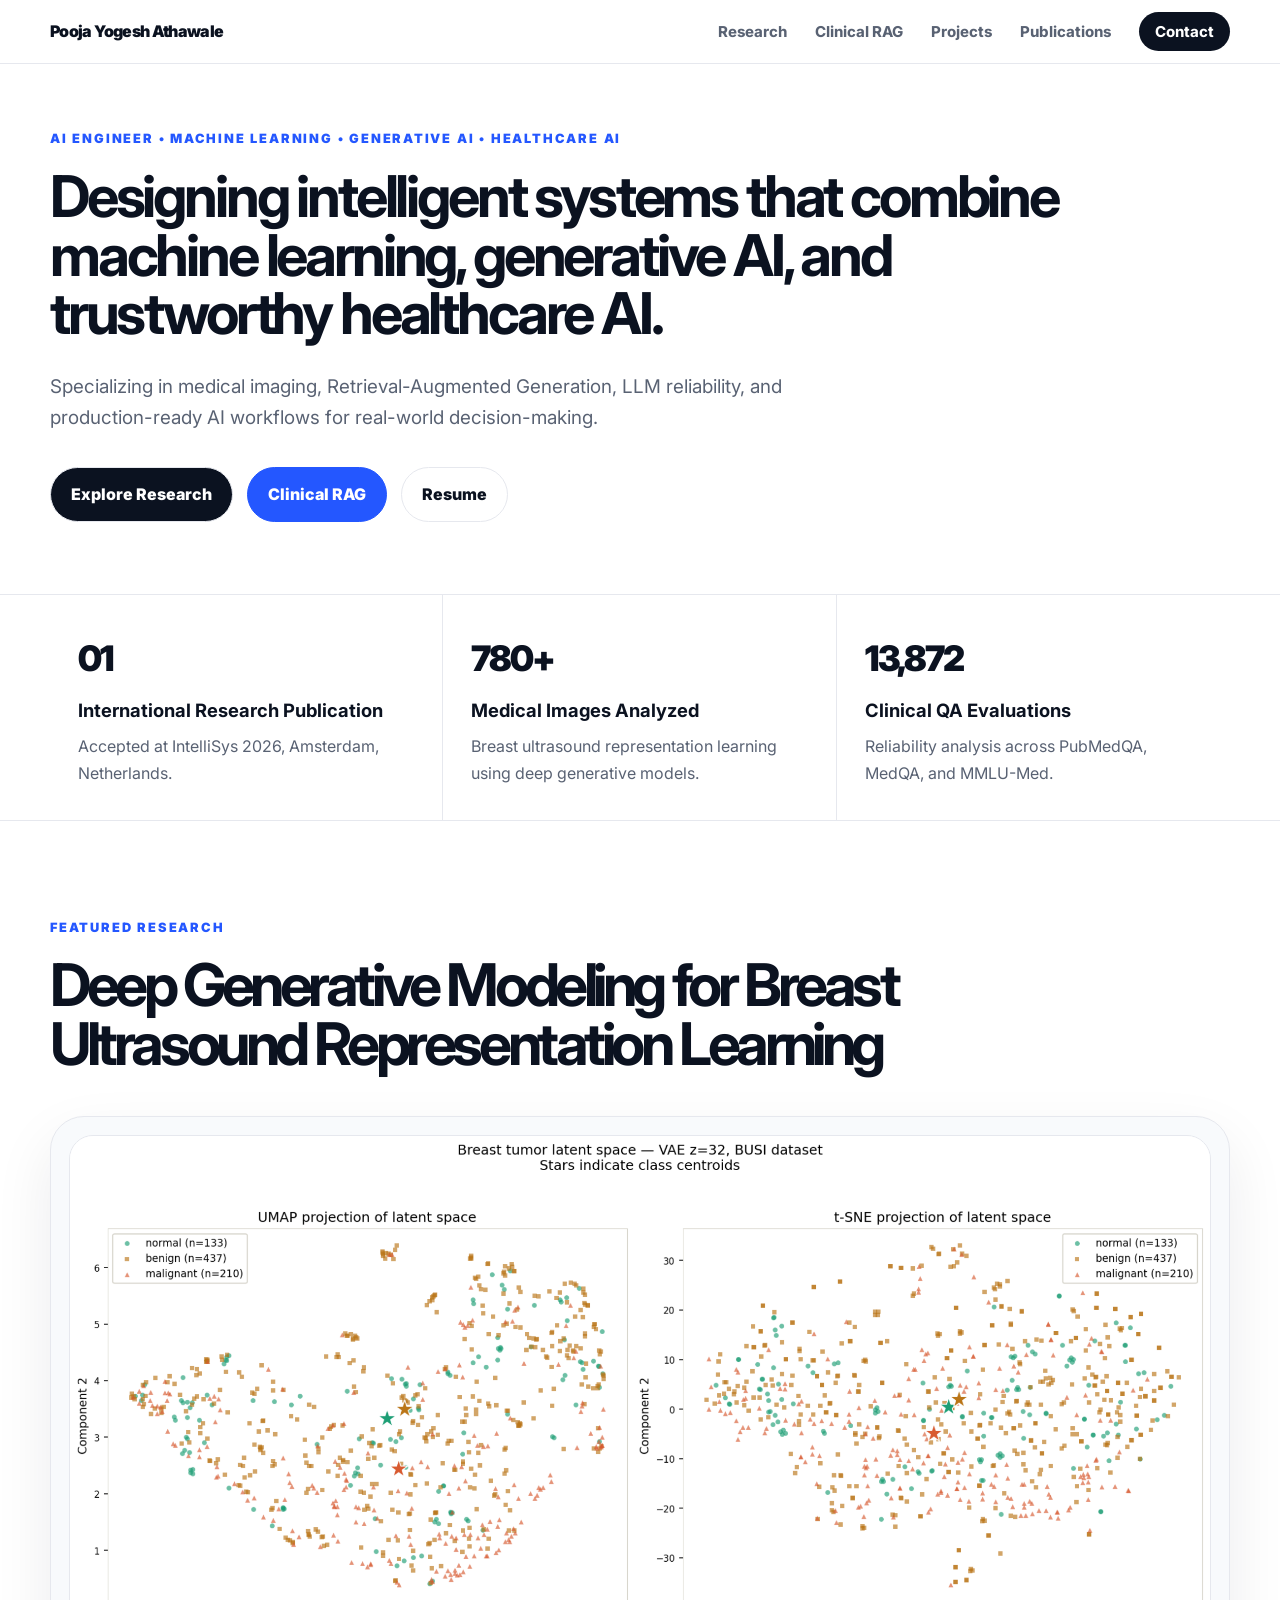
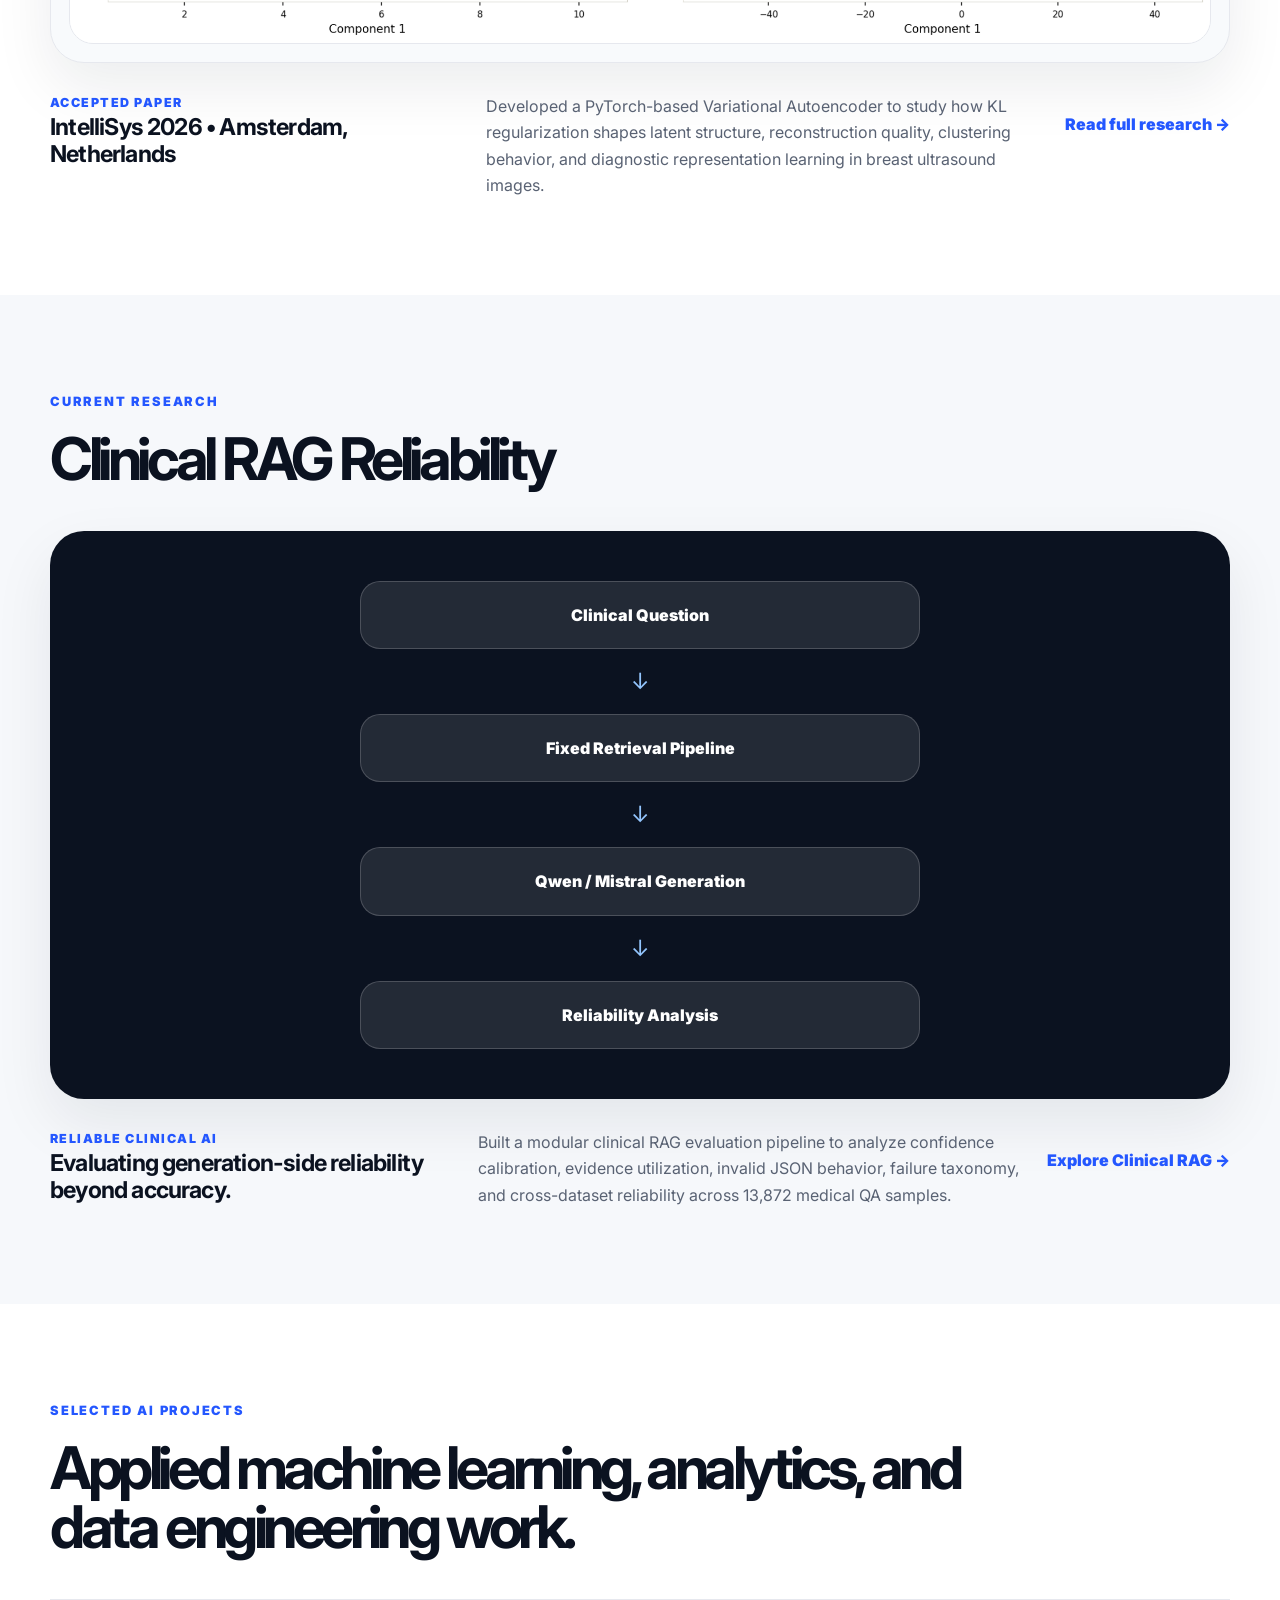
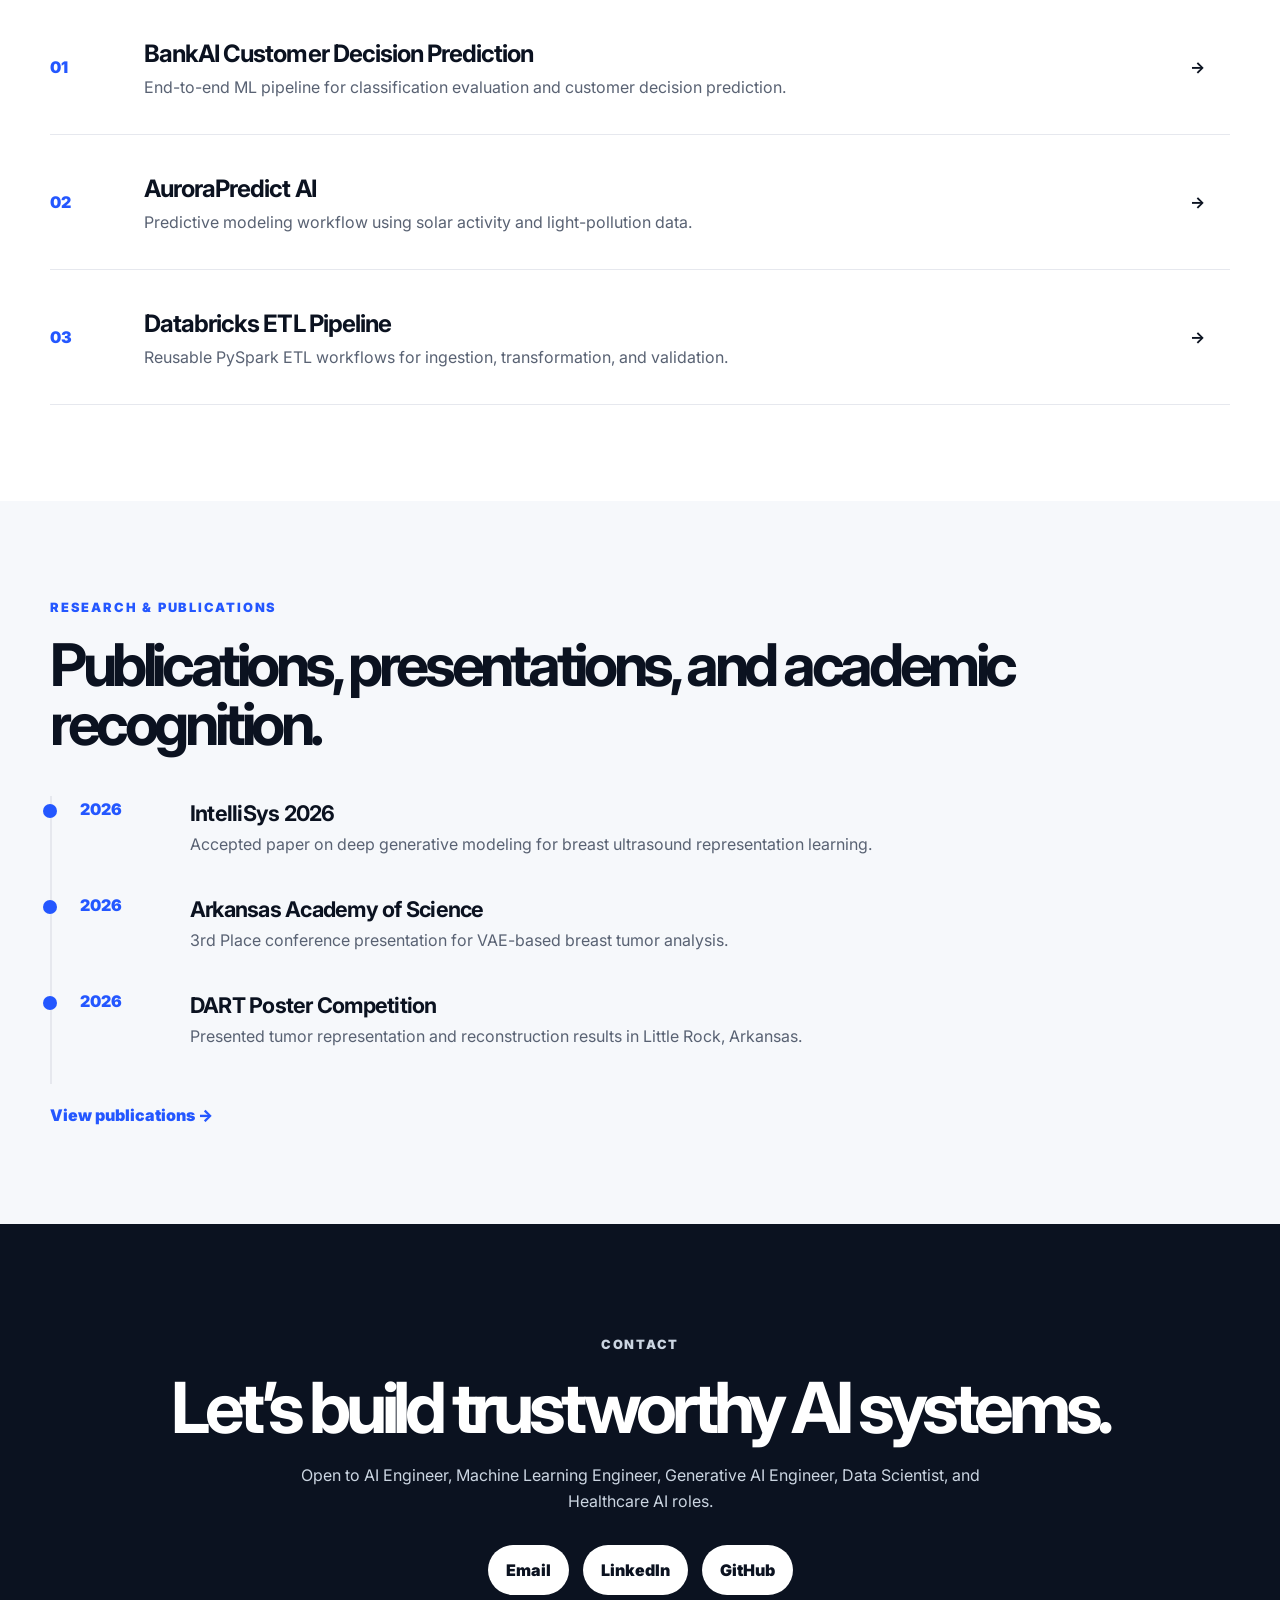
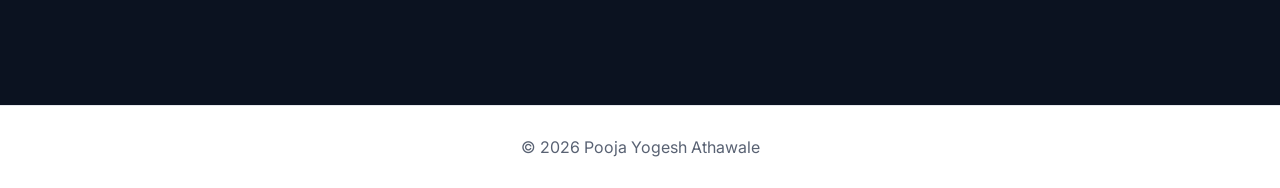
==== commit f626fe0d: "Update contact links in index.html Removed the Resume link from the contact section." ====
--- a/index.html
+++ b/index.html
@@ -86,7 +86,7 @@
   <section class="contact-section" id="contact">
     <p class="eyebrow reveal">Contact</p><h2 class="reveal">Let’s build trustworthy AI systems.</h2>
     <p class="reveal">Open to AI Engineer, Machine Learning Engineer, Generative AI Engineer, Data Scientist, and Healthcare AI roles.</p>
-    <div class="contact-links reveal"><a href="mailto:athawale.pooja2015@gmail.com">Email</a><a href="https://www.linkedin.com/in/pooja-athawale-2a9a47231/" target="_blank">LinkedIn</a><a href="https://github.com/athawalepy2015" target="_blank">GitHub</a><a href="assets/PoojaAthawale_6yrs_AI_Data.pdf" target="_blank">Resume</a></div>
+    <div class="contact-links reveal"><a href="mailto:athawale.pooja2015@gmail.com">Email</a><a href="https://www.linkedin.com/in/pooja-athawale-2a9a47231/" target="_blank">LinkedIn</a><a href="https://github.com/athawalepy2015" target="_blank">GitHub</a></div>
   </section>
 </main>
 <footer><p>© <span id="year"></span> Pooja Yogesh Athawale</p></footer>
